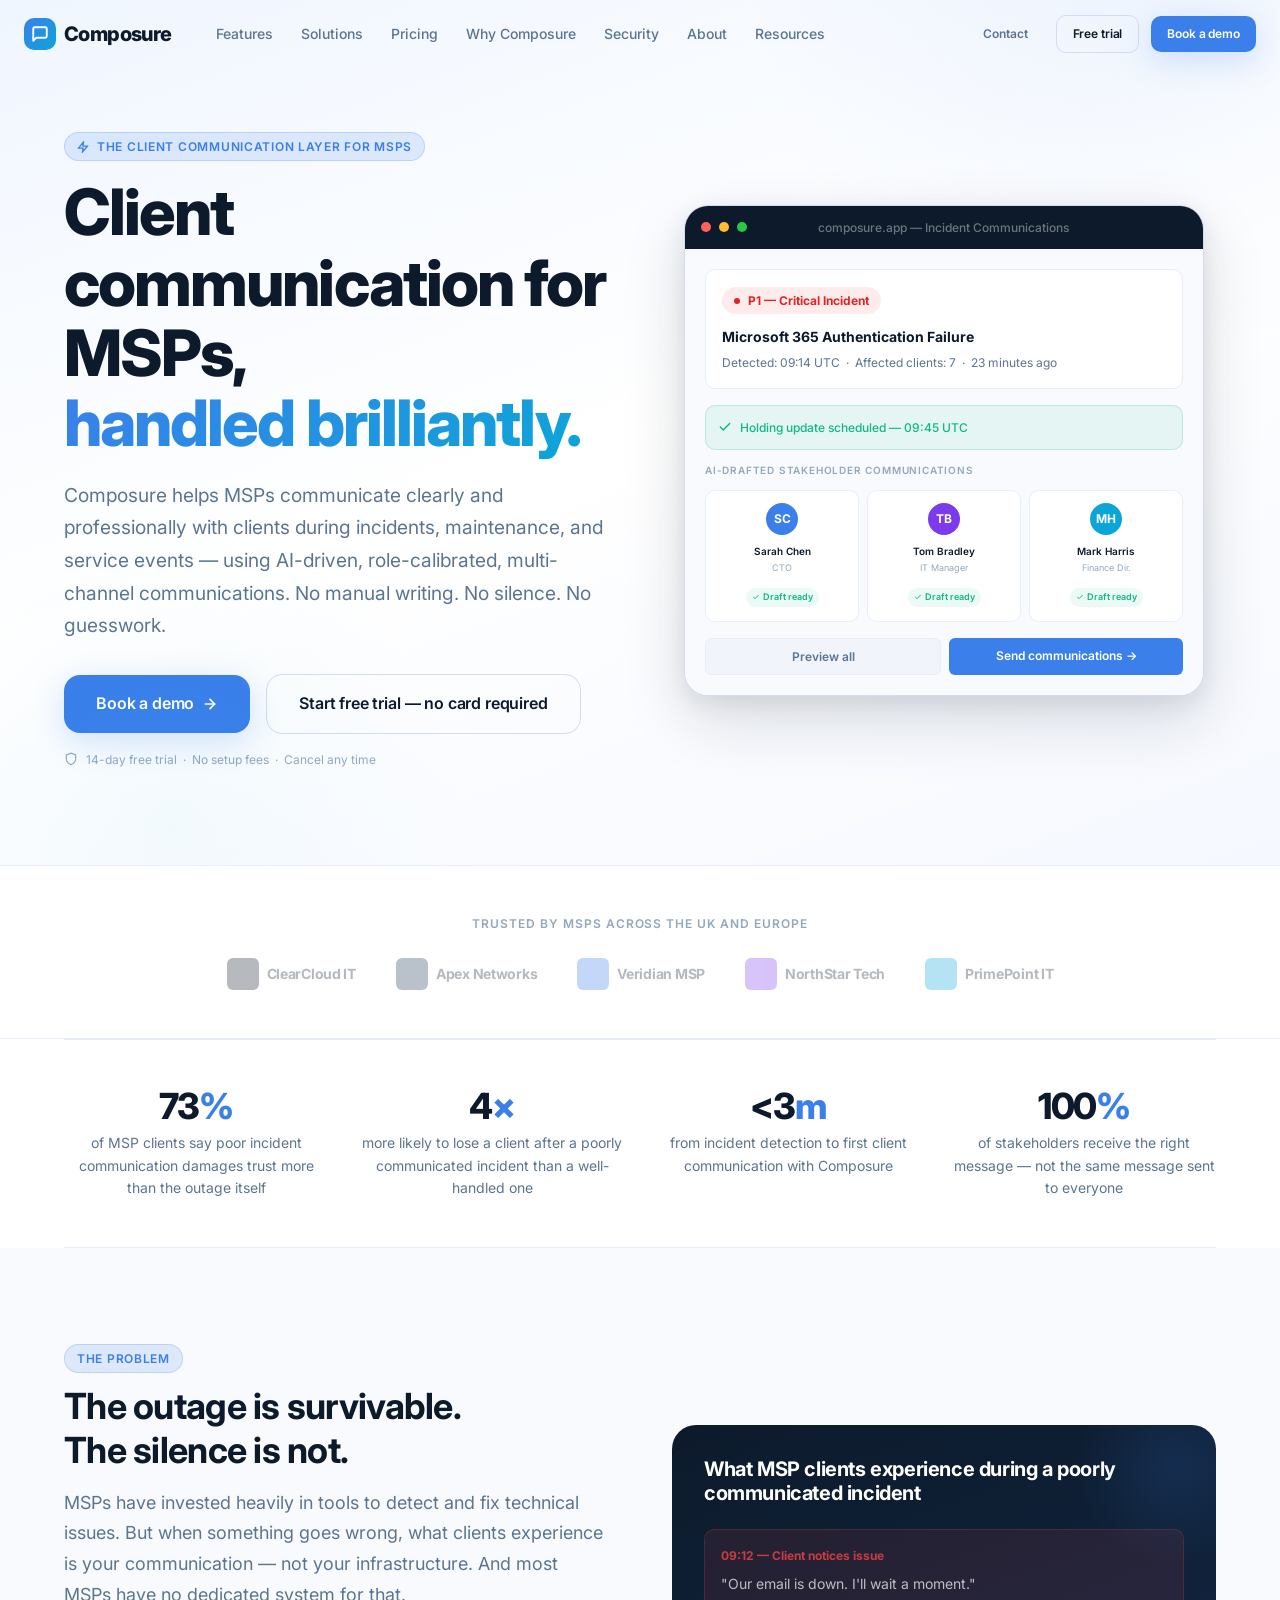
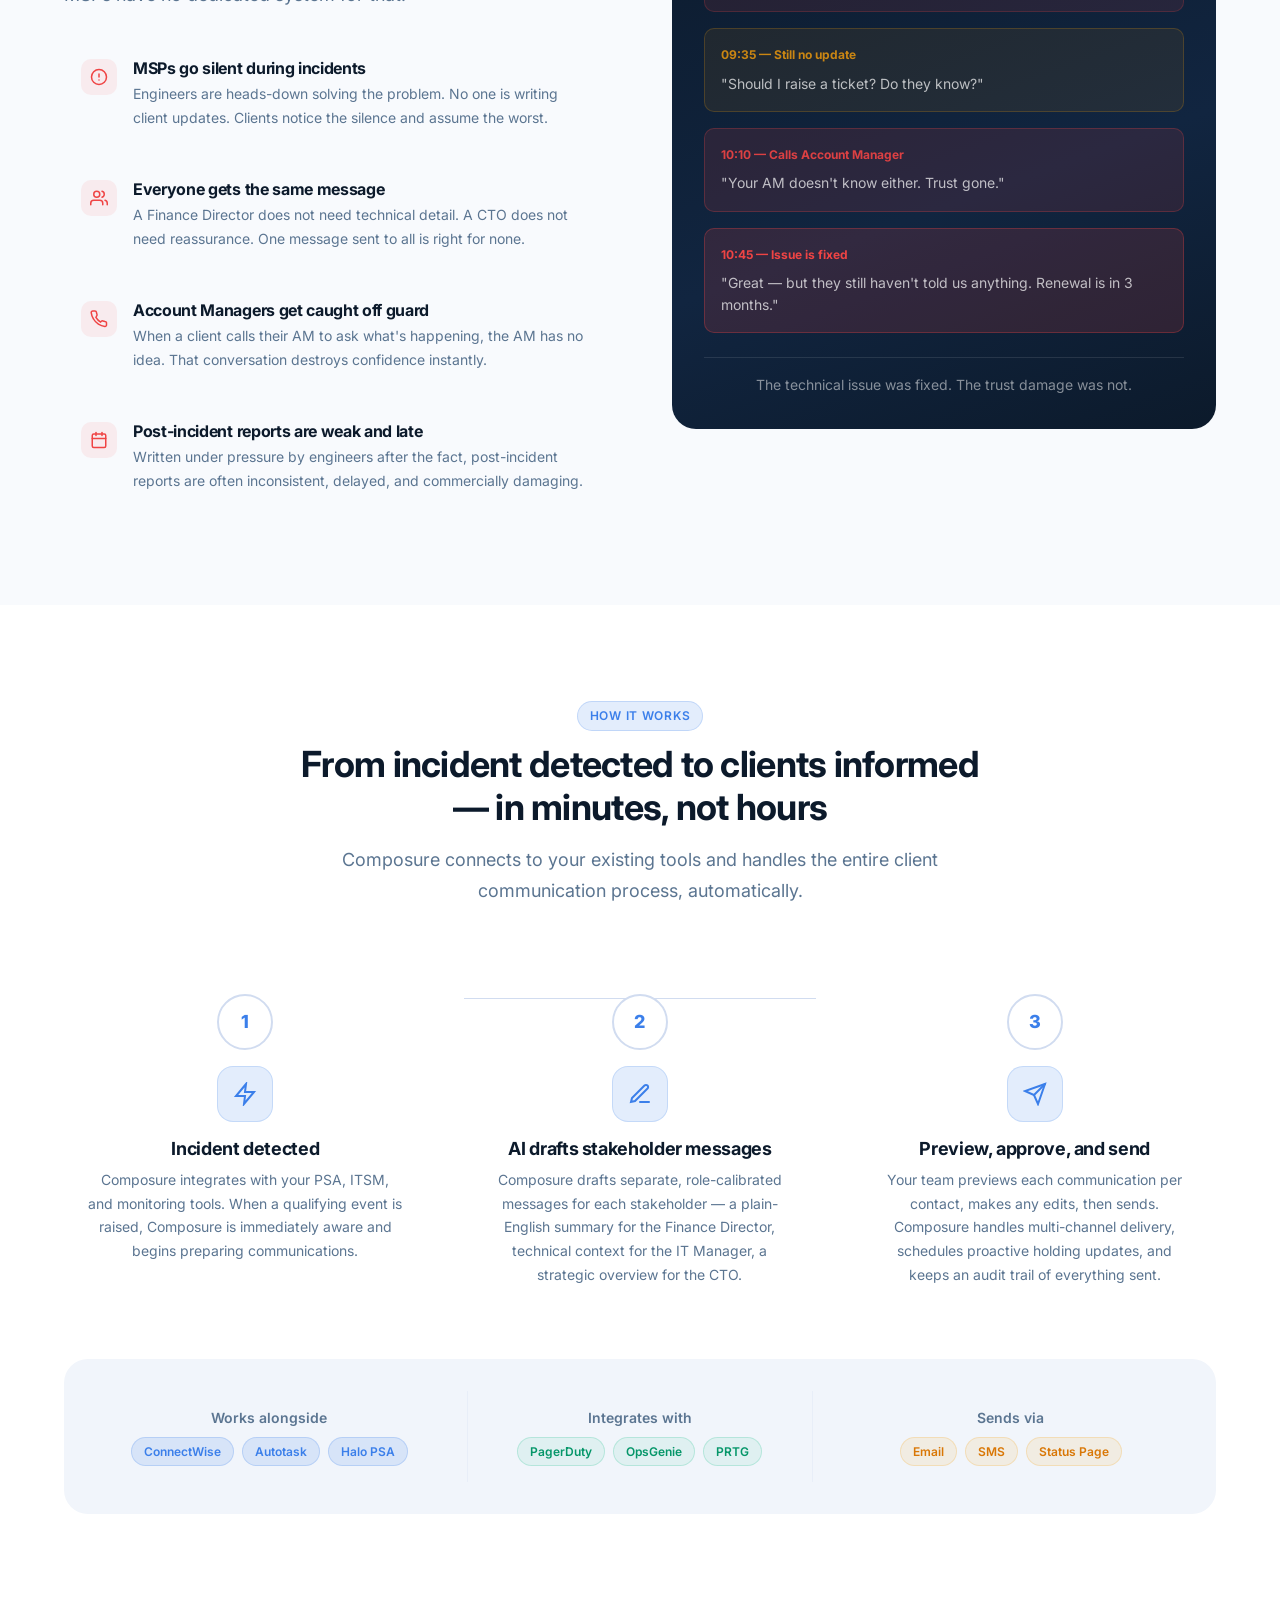
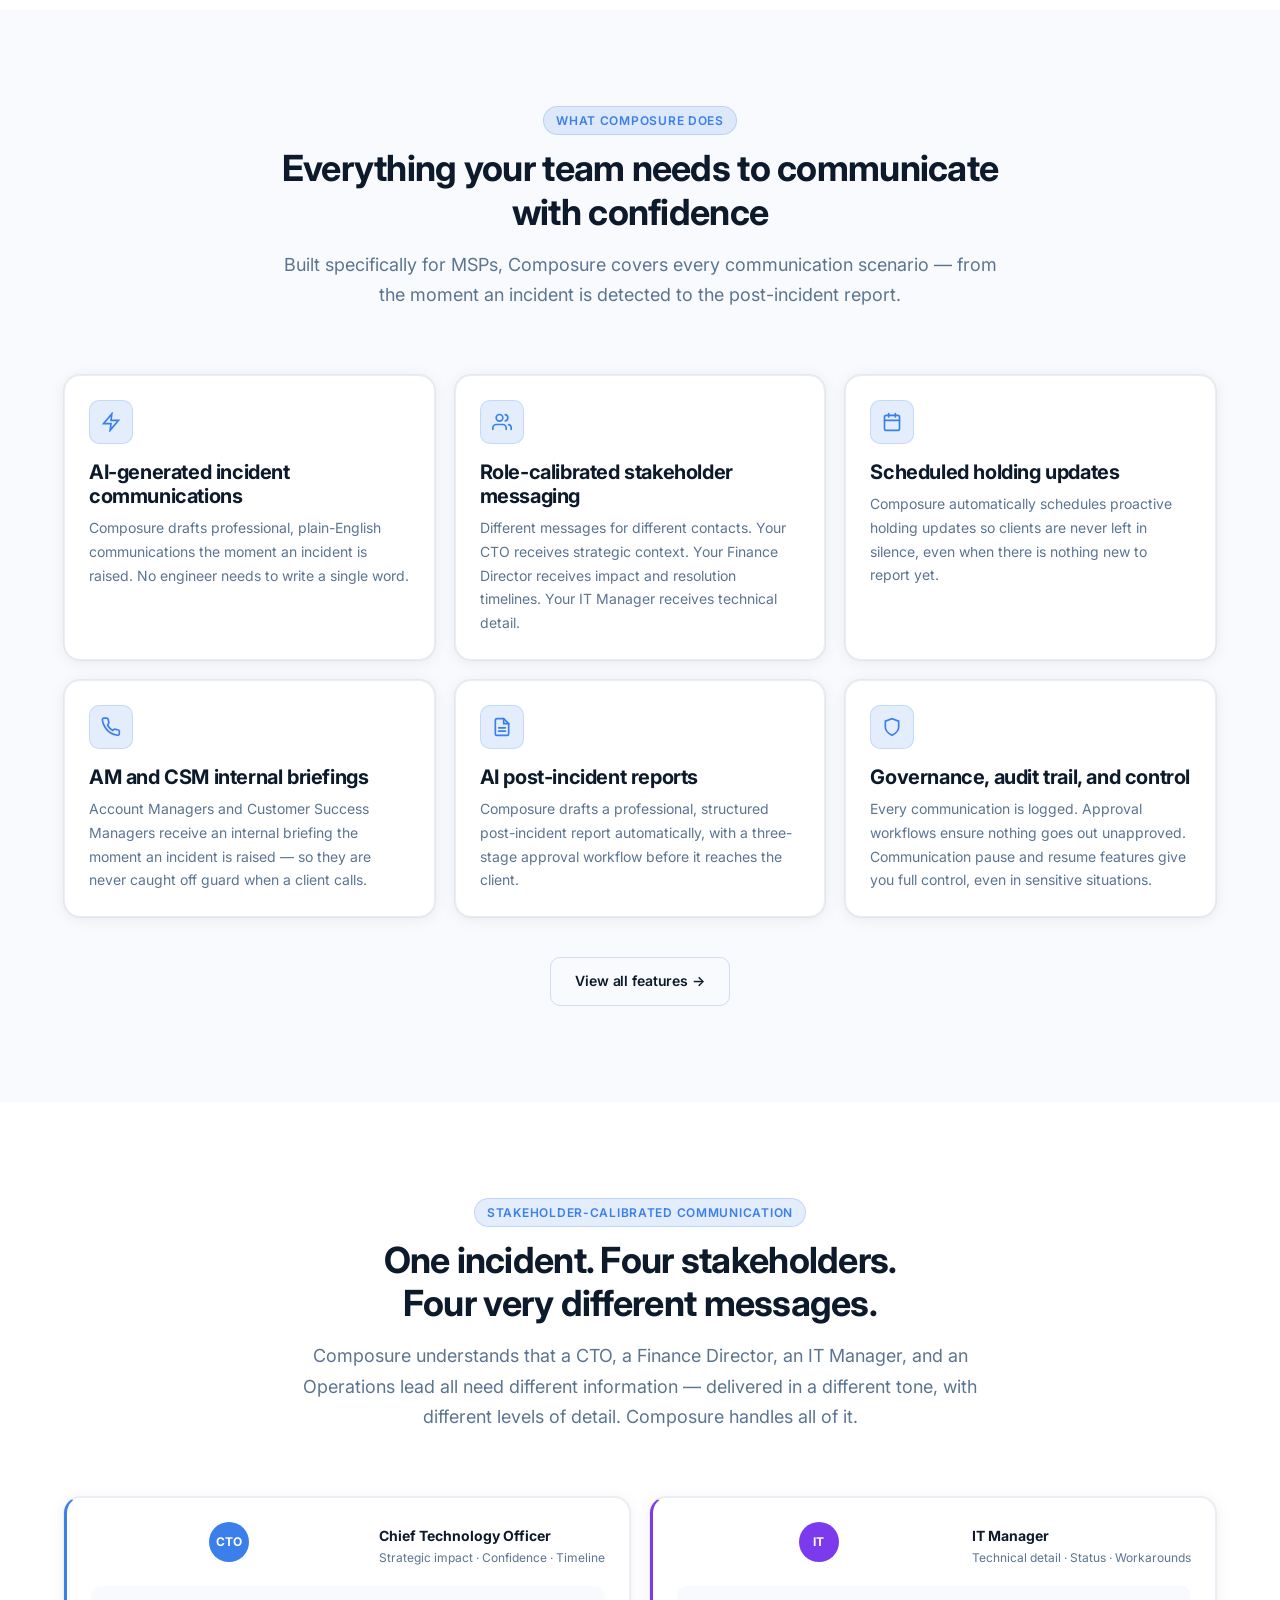
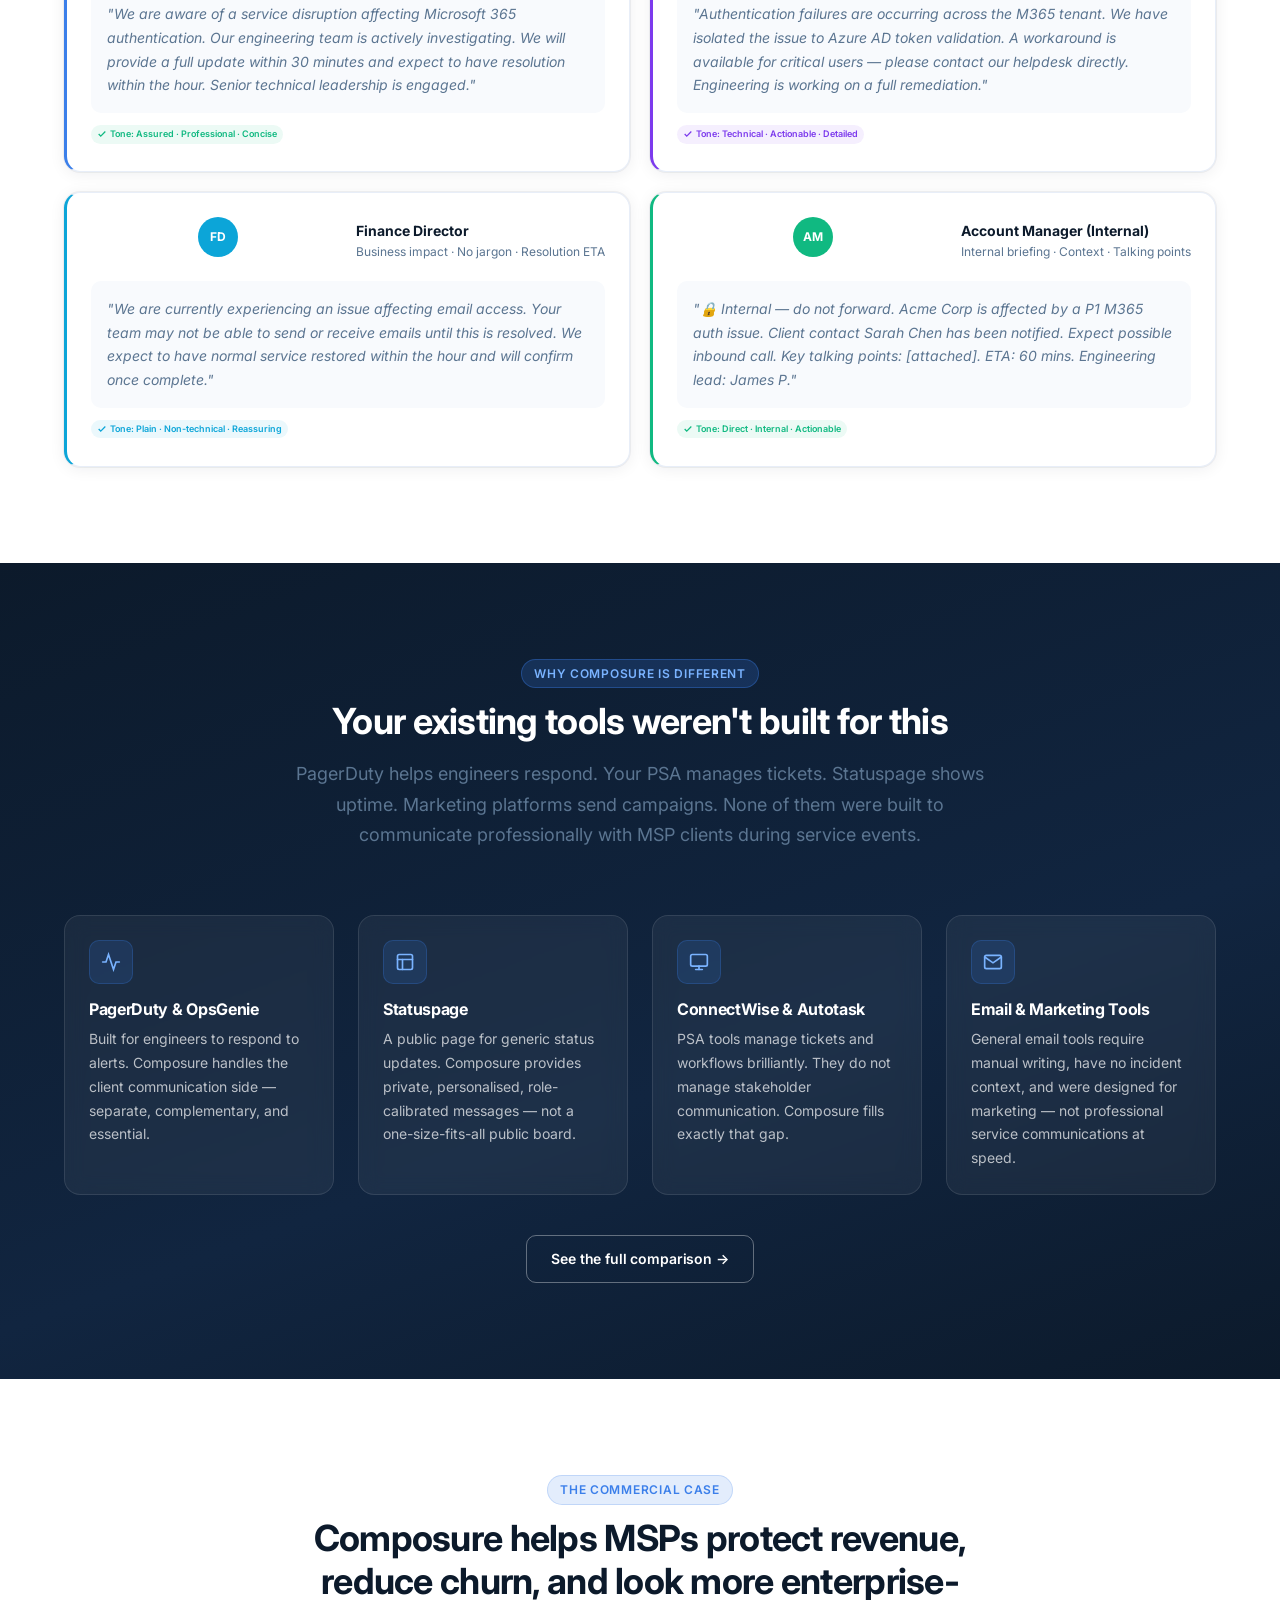
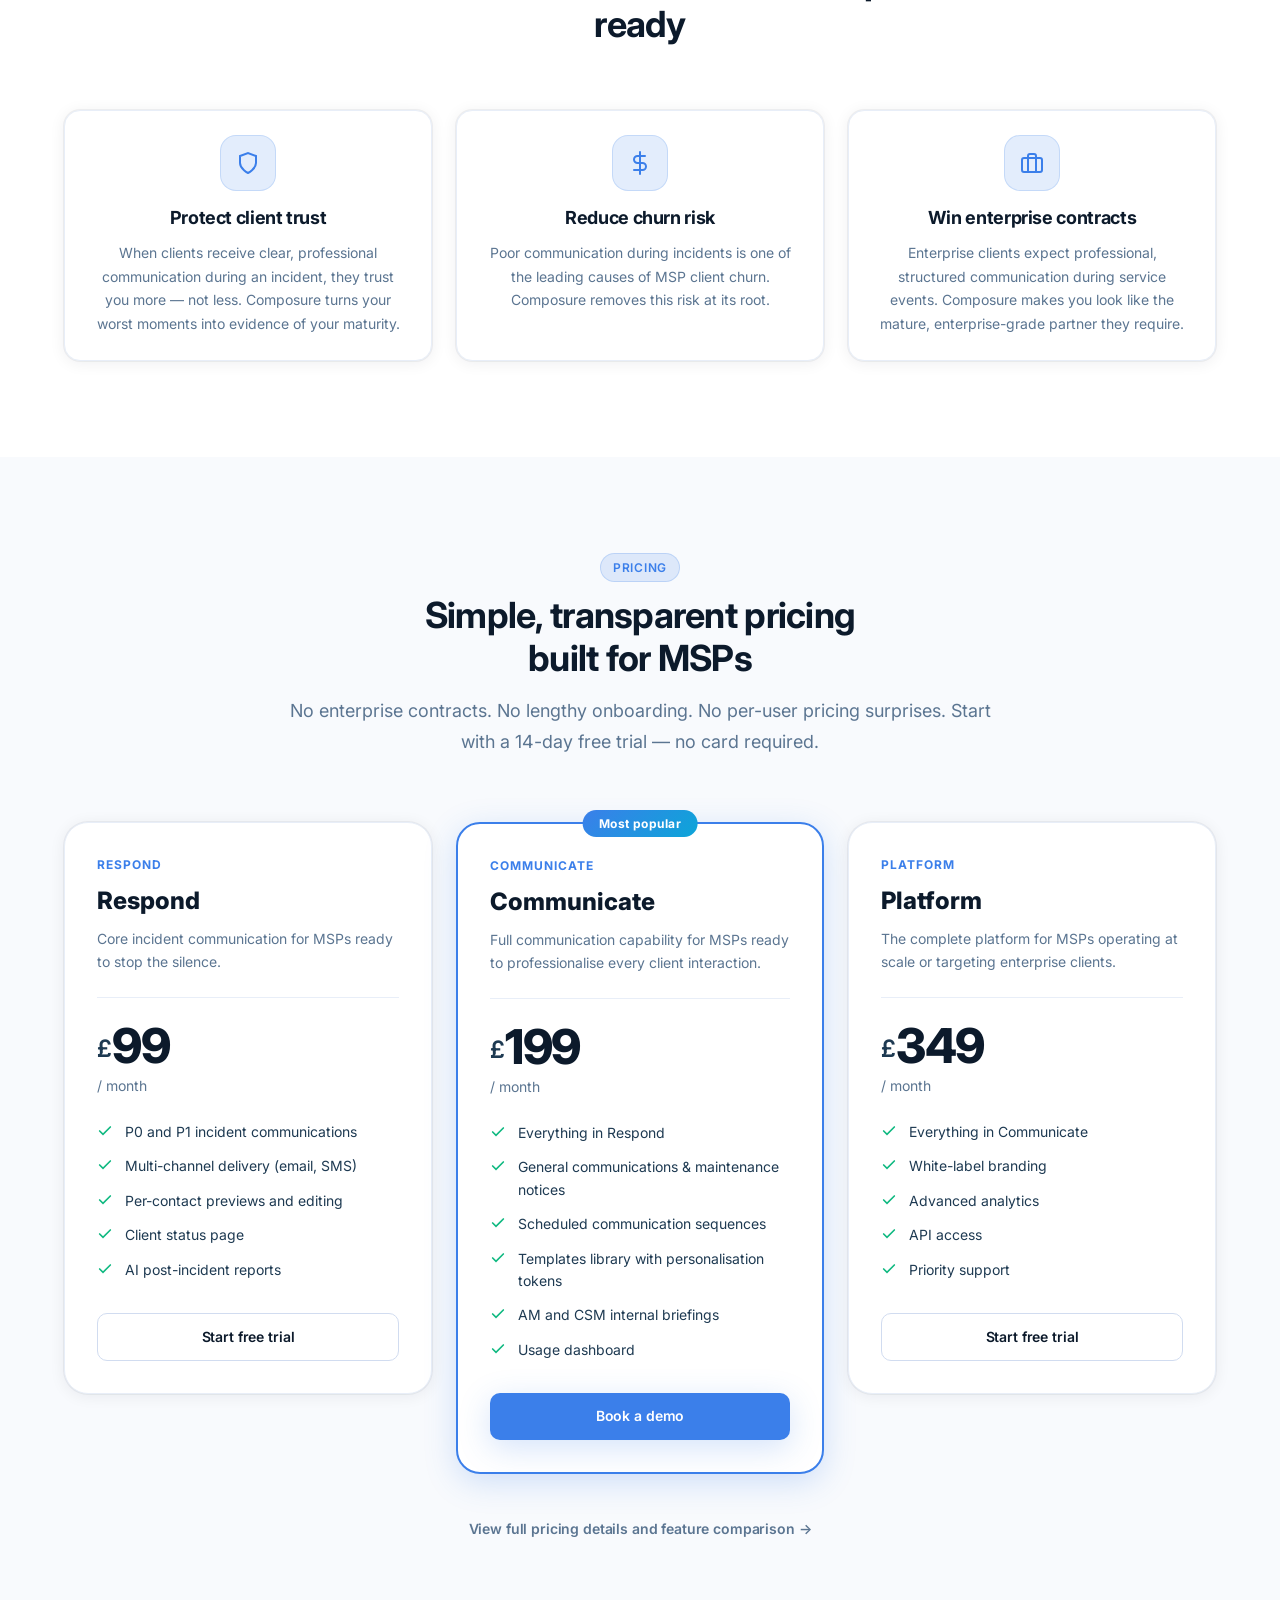
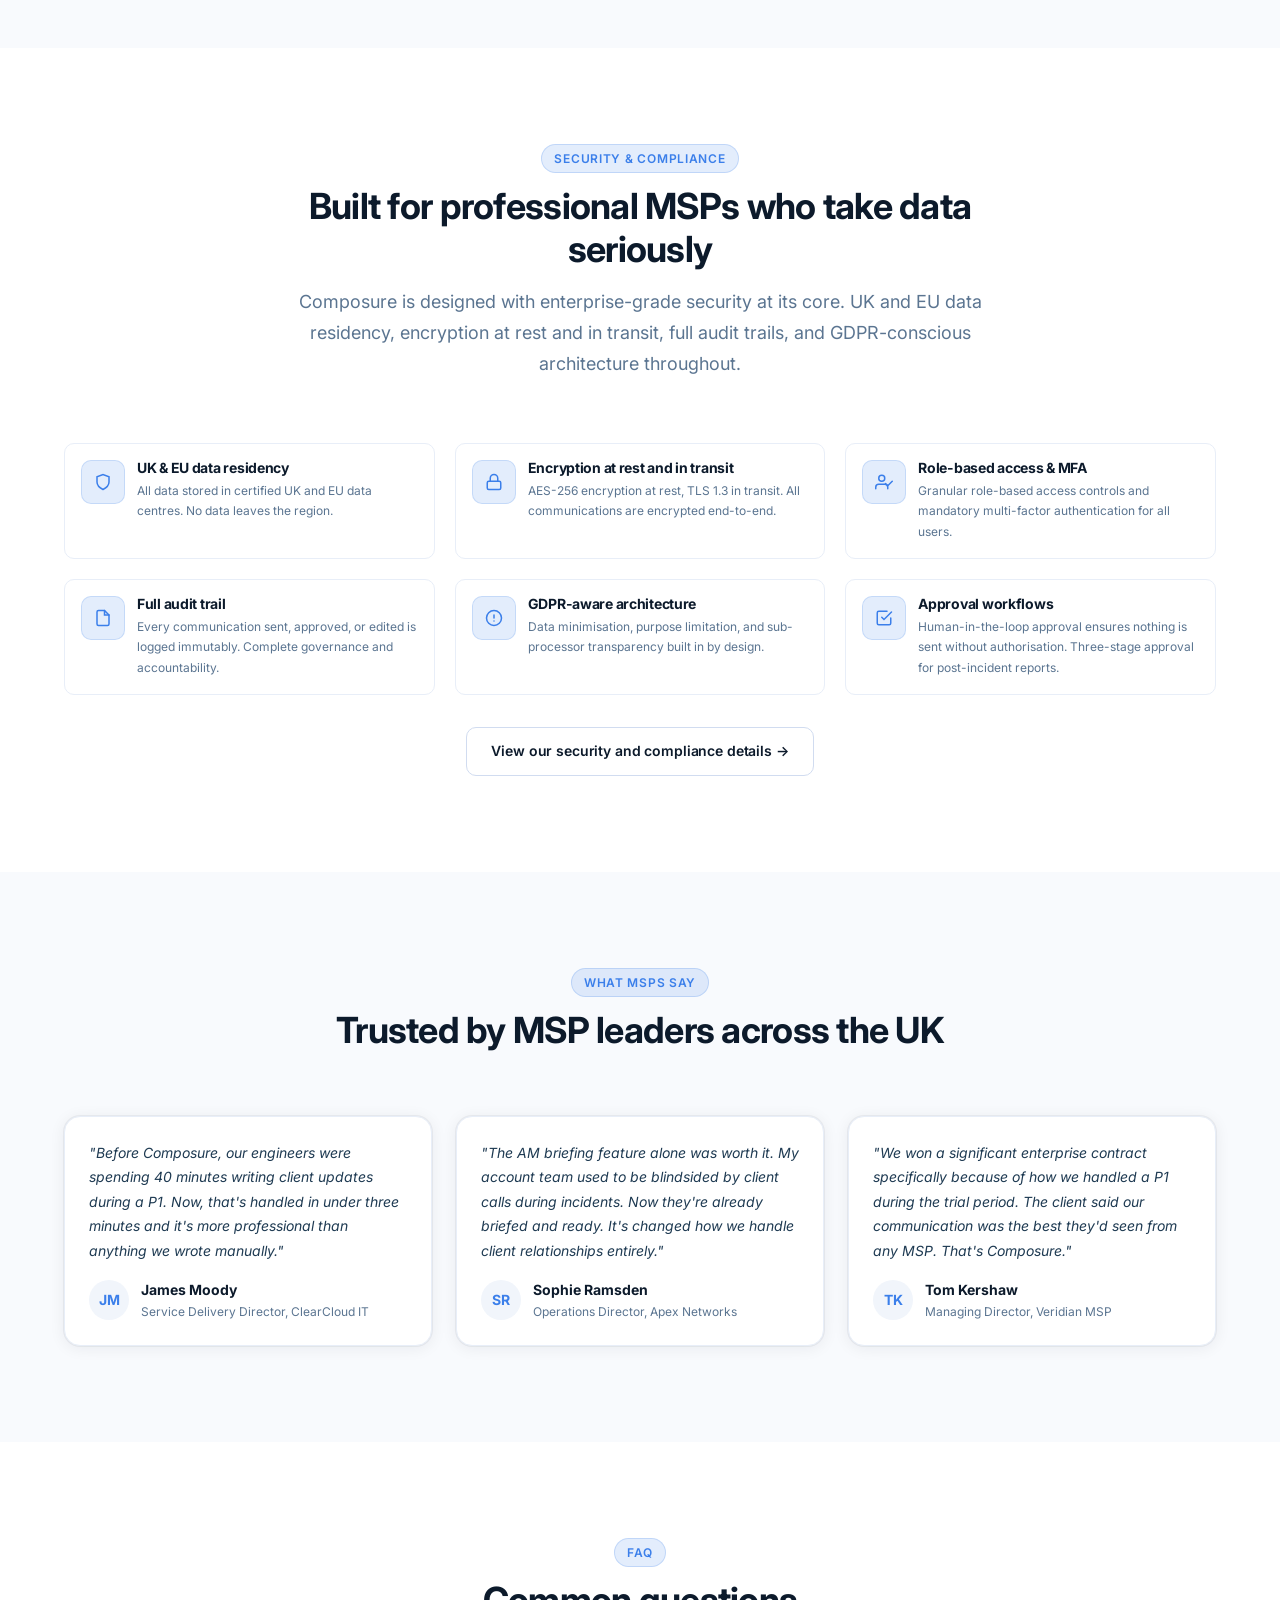
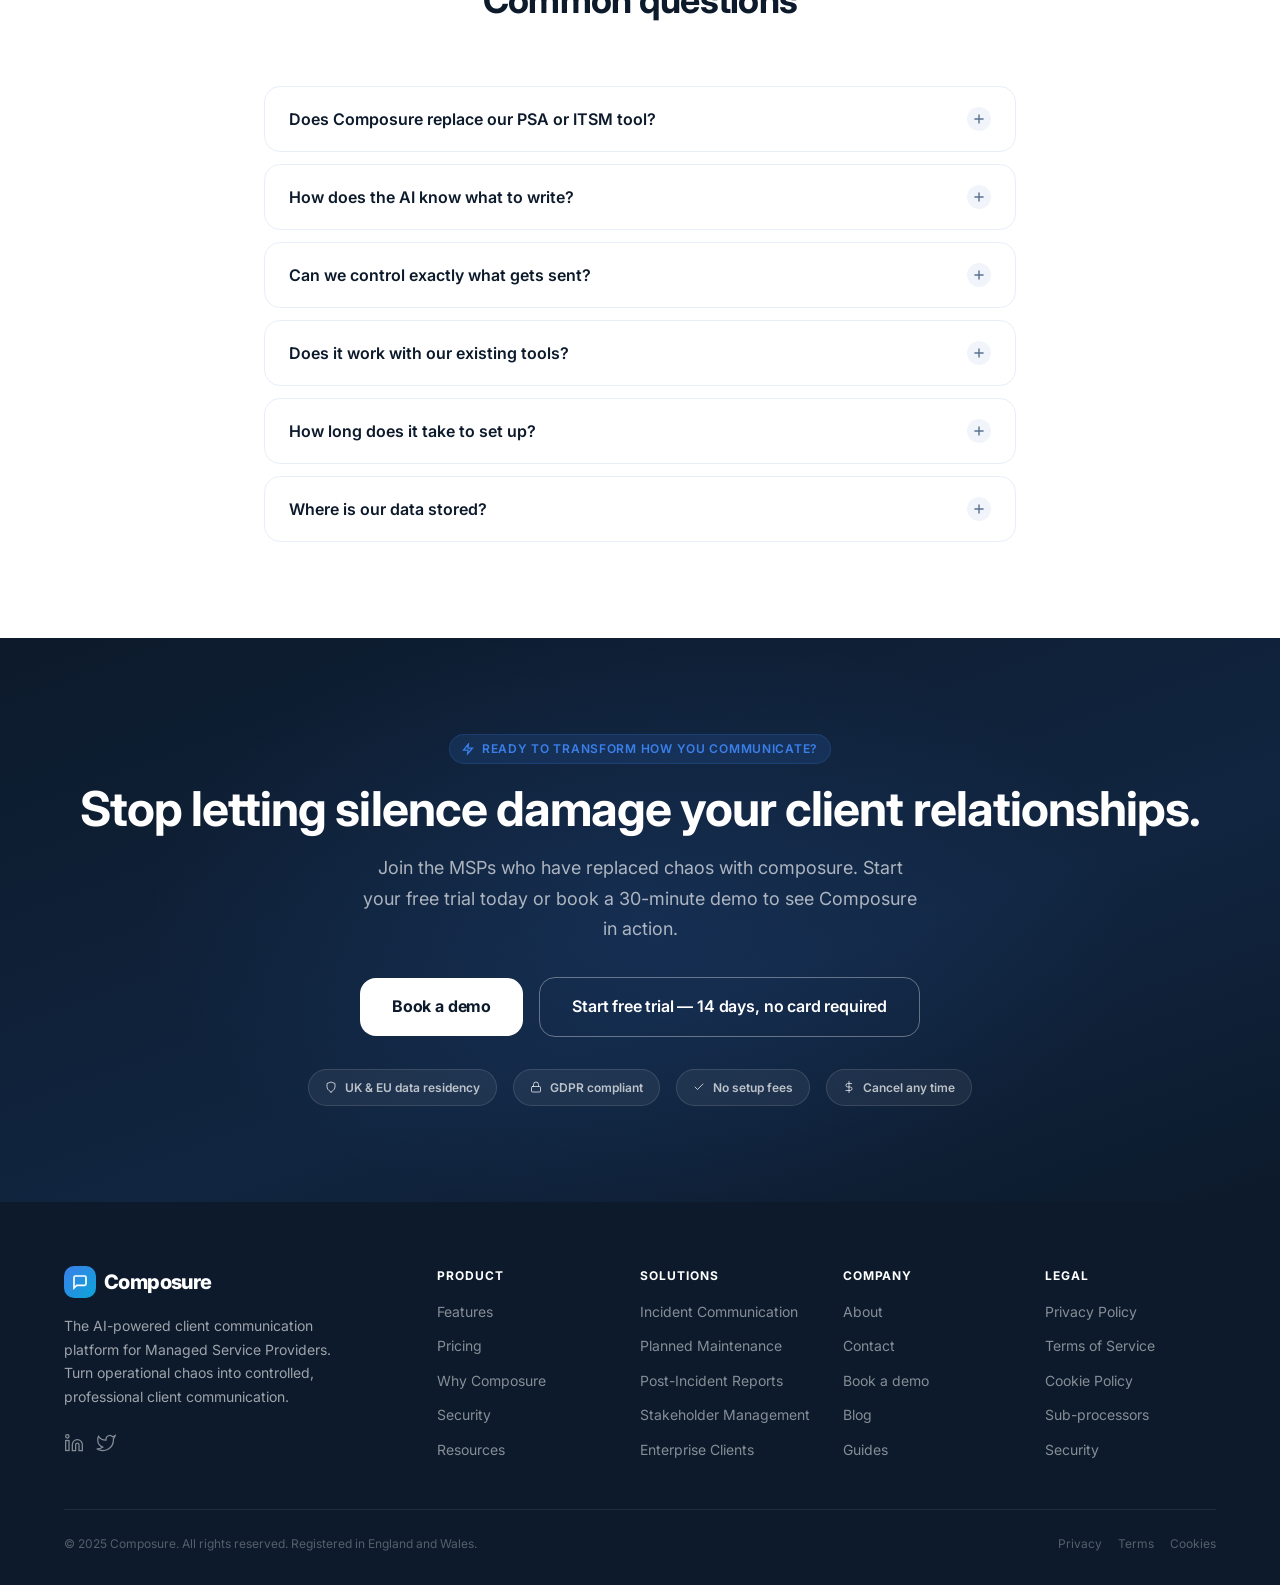
==== index.html @ 86de08e7 "Initial build: Composure marketing website Full 9-page SaaS marketing website for Composure — AI-pow" ====
<!DOCTYPE html>
<html lang="en-GB">
<head>
  <meta charset="UTF-8">
  <meta name="viewport" content="width=device-width, initial-scale=1.0">
  <meta name="description" content="Composure is the AI-powered client communication platform built for MSPs. Communicate clearly and professionally with clients during incidents, outages, and service events — automatically.">
  <meta name="keywords" content="MSP client communication, managed service provider software, incident communication, MSP platform, AI communications">
  <meta property="og:title" content="Composure — Client Communication for MSPs, Handled Brilliantly">
  <meta property="og:description" content="The AI-powered communication layer for Managed Service Providers. Never let a client sit in silence during an incident again.">
  <meta property="og:type" content="website">
  <title>Composure — Client Communication for MSPs, Handled Brilliantly</title>
  <link rel="stylesheet" href="css/styles.css">
  <link rel="preconnect" href="https://fonts.googleapis.com">
  <link rel="preconnect" href="https://fonts.gstatic.com" crossorigin>
</head>
<body>

<!-- ══════════════════════════════════════════════════════════
     NAVIGATION
══════════════════════════════════════════════════════════ -->
<nav class="nav" role="navigation" aria-label="Main navigation">
  <div class="nav-inner">
    <a href="index.html" class="nav-logo">
      <div class="nav-logo-mark">
        <svg width="18" height="18" viewBox="0 0 24 24" fill="none" stroke="white" stroke-width="2.5" stroke-linecap="round" stroke-linejoin="round">
          <path d="M21 15a2 2 0 0 1-2 2H7l-4 4V5a2 2 0 0 1 2-2h14a2 2 0 0 1 2 2z"/>
        </svg>
      </div>
      Composure
    </a>

    <div class="nav-links">
      <a href="features.html" class="nav-link">Features</a>
      <a href="solutions.html" class="nav-link">Solutions</a>
      <a href="pricing.html" class="nav-link">Pricing</a>
      <a href="comparison.html" class="nav-link">Why Composure</a>
      <a href="security.html" class="nav-link">Security</a>
      <a href="about.html" class="nav-link">About</a>
      <a href="resources.html" class="nav-link">Resources</a>
    </div>

    <div class="nav-actions">
      <a href="contact.html" class="btn btn-ghost btn-sm">Contact</a>
      <a href="contact.html#trial" class="btn btn-secondary btn-sm">Free trial</a>
      <a href="contact.html" class="btn btn-primary btn-sm">Book a demo</a>
    </div>

    <button class="nav-mobile-toggle" aria-label="Open menu">
      <svg width="22" height="22" viewBox="0 0 24 24" fill="none" stroke="currentColor" stroke-width="2" stroke-linecap="round">
        <line x1="3" y1="6" x2="21" y2="6"/><line x1="3" y1="12" x2="21" y2="12"/><line x1="3" y1="18" x2="21" y2="18"/>
      </svg>
    </button>
  </div>
</nav>

<!-- Mobile Nav -->
<div class="mobile-nav-overlay"></div>
<div class="mobile-nav">
  <div class="mobile-nav-header">
    <a href="index.html" class="nav-logo" style="font-size:1.1rem;">
      <div class="nav-logo-mark" style="width:28px;height:28px;">
        <svg width="14" height="14" viewBox="0 0 24 24" fill="none" stroke="white" stroke-width="2.5" stroke-linecap="round"><path d="M21 15a2 2 0 0 1-2 2H7l-4 4V5a2 2 0 0 1 2-2h14a2 2 0 0 1 2 2z"/></svg>
      </div>
      Composure
    </a>
    <button class="mobile-nav-close btn btn-ghost" style="padding:8px;">
      <svg width="20" height="20" viewBox="0 0 24 24" fill="none" stroke="currentColor" stroke-width="2" stroke-linecap="round"><line x1="18" y1="6" x2="6" y2="18"/><line x1="6" y1="6" x2="18" y2="18"/></svg>
    </button>
  </div>
  <div class="mobile-nav-links">
    <a href="features.html" class="mobile-nav-link">Features</a>
    <a href="solutions.html" class="mobile-nav-link">Solutions</a>
    <a href="pricing.html" class="mobile-nav-link">Pricing</a>
    <a href="comparison.html" class="mobile-nav-link">Why Composure</a>
    <a href="security.html" class="mobile-nav-link">Security</a>
    <a href="about.html" class="mobile-nav-link">About</a>
    <a href="resources.html" class="mobile-nav-link">Resources</a>
    <a href="contact.html" class="mobile-nav-link">Contact</a>
  </div>
  <div class="mobile-nav-actions">
    <a href="contact.html" class="btn btn-primary" style="text-align:center;">Book a demo</a>
    <a href="contact.html#trial" class="btn btn-secondary" style="text-align:center;">Start free trial</a>
  </div>
</div>

<!-- ══════════════════════════════════════════════════════════
     HERO
══════════════════════════════════════════════════════════ -->
<section class="hero" aria-label="Hero">
  <div class="container">
    <div class="hero-layout">

      <div class="hero-content fade-up">
        <div class="eyebrow-tag">
          <svg width="12" height="12" viewBox="0 0 24 24" fill="none" stroke="currentColor" stroke-width="2.5" stroke-linecap="round"><polygon points="13 2 3 14 12 14 11 22 21 10 12 10 13 2"/></svg>
          The client communication layer for MSPs
        </div>
        <h1 class="hero-headline">Client communication for MSPs,<br><span class="text-gradient">handled brilliantly.</span></h1>
        <p class="hero-sub">Composure helps MSPs communicate clearly and professionally with clients during incidents, maintenance, and service events — using AI-driven, role-calibrated, multi-channel communications. No manual writing. No silence. No guesswork.</p>
        <div class="hero-ctas">
          <a href="contact.html" class="btn btn-primary btn-lg">
            Book a demo
            <svg width="16" height="16" viewBox="0 0 24 24" fill="none" stroke="currentColor" stroke-width="2.5" stroke-linecap="round" stroke-linejoin="round"><line x1="5" y1="12" x2="19" y2="12"/><polyline points="12 5 19 12 12 19"/></svg>
          </a>
          <a href="contact.html#trial" class="btn btn-secondary btn-lg">Start free trial — no card required</a>
        </div>
        <div class="hero-note">
          <svg width="14" height="14" viewBox="0 0 24 24" fill="none" stroke="currentColor" stroke-width="2" stroke-linecap="round"><path d="M12 22s8-4 8-10V5l-8-3-8 3v7c0 6 8 10 8 10z"/></svg>
          14-day free trial &nbsp;·&nbsp; No setup fees &nbsp;·&nbsp; Cancel any time
        </div>
      </div>

      <!-- Product Mockup -->
      <div class="hero-visual fade-in stagger-2">
        <div class="product-mockup" style="transition: transform 0.3s ease;">
          <div class="mockup-titlebar">
            <div class="mockup-dots">
              <div class="mockup-dot"></div>
              <div class="mockup-dot"></div>
              <div class="mockup-dot"></div>
            </div>
            <span class="mockup-title">composure.app — Incident Communications</span>
            <div style="width:48px;"></div>
          </div>
          <div class="mockup-body">
            <div class="mockup-incident-header">
              <div class="incident-severity">
                <div class="incident-severity-dot"></div>
                P1 — Critical Incident
              </div>
              <div class="incident-title">Microsoft 365 Authentication Failure</div>
              <div class="incident-meta">Detected: 09:14 UTC &nbsp;·&nbsp; Affected clients: 7 &nbsp;·&nbsp; 23 minutes ago</div>
            </div>

            <div class="mockup-scheduling">
              <svg width="14" height="14" viewBox="0 0 24 24" fill="none" stroke="currentColor" stroke-width="2.5" stroke-linecap="round" style="color:#10B981;flex-shrink:0;">
                <polyline points="20 6 9 17 4 12"/>
              </svg>
              <span>Holding update scheduled — 09:45 UTC</span>
            </div>

            <div class="mockup-label">AI-drafted stakeholder communications</div>
            <div class="mockup-contacts">
              <div class="contact-card">
                <div class="contact-avatar" style="background: #3B7FEA;">SC</div>
                <div class="contact-name">Sarah Chen</div>
                <div class="contact-role">CTO</div>
                <div class="contact-status">
                  <svg width="8" height="8" viewBox="0 0 24 24" fill="none" stroke="currentColor" stroke-width="3"><polyline points="20 6 9 17 4 12"/></svg>
                  Draft ready
                </div>
              </div>
              <div class="contact-card">
                <div class="contact-avatar" style="background: #7C3AED;">TB</div>
                <div class="contact-name">Tom Bradley</div>
                <div class="contact-role">IT Manager</div>
                <div class="contact-status">
                  <svg width="8" height="8" viewBox="0 0 24 24" fill="none" stroke="currentColor" stroke-width="3"><polyline points="20 6 9 17 4 12"/></svg>
                  Draft ready
                </div>
              </div>
              <div class="contact-card">
                <div class="contact-avatar" style="background: #0CA5D8;">MH</div>
                <div class="contact-name">Mark Harris</div>
                <div class="contact-role">Finance Dir.</div>
                <div class="contact-status">
                  <svg width="8" height="8" viewBox="0 0 24 24" fill="none" stroke="currentColor" stroke-width="3"><polyline points="20 6 9 17 4 12"/></svg>
                  Draft ready
                </div>
              </div>
            </div>
            <div class="mockup-actions">
              <div class="mockup-btn mockup-btn-secondary">Preview all</div>
              <div class="mockup-btn mockup-btn-primary">Send communications →</div>
            </div>
          </div>
        </div>
      </div>

    </div>
  </div>
</section>

<!-- ══════════════════════════════════════════════════════════
     TRUST STRIP
══════════════════════════════════════════════════════════ -->
<div class="trust-strip">
  <div class="container">
    <p class="trust-label">Trusted by MSPs across the UK and Europe</p>
    <div class="trust-logos">
      <!-- Placeholder logo marks — replace with actual client logos -->
      <div style="display:flex;align-items:center;gap:8px;opacity:0.3;">
        <div style="width:32px;height:32px;background:var(--navy);border-radius:6px;"></div>
        <span style="font-size:14px;font-weight:700;color:var(--navy);letter-spacing:-0.02em;">ClearCloud IT</span>
      </div>
      <div style="display:flex;align-items:center;gap:8px;opacity:0.3;">
        <div style="width:32px;height:32px;background:var(--navy-light);border-radius:6px;"></div>
        <span style="font-size:14px;font-weight:700;color:var(--navy);letter-spacing:-0.02em;">Apex Networks</span>
      </div>
      <div style="display:flex;align-items:center;gap:8px;opacity:0.3;">
        <div style="width:32px;height:32px;background:var(--accent);border-radius:6px;"></div>
        <span style="font-size:14px;font-weight:700;color:var(--navy);letter-spacing:-0.02em;">Veridian MSP</span>
      </div>
      <div style="display:flex;align-items:center;gap:8px;opacity:0.3;">
        <div style="width:32px;height:32px;background:#7C3AED;border-radius:6px;"></div>
        <span style="font-size:14px;font-weight:700;color:var(--navy);letter-spacing:-0.02em;">NorthStar Tech</span>
      </div>
      <div style="display:flex;align-items:center;gap:8px;opacity:0.3;">
        <div style="width:32px;height:32px;background:#0CA5D8;border-radius:6px;"></div>
        <span style="font-size:14px;font-weight:700;color:var(--navy);letter-spacing:-0.02em;">PrimePoint IT</span>
      </div>
    </div>
  </div>
</div>

<!-- ══════════════════════════════════════════════════════════
     STATS ROW
══════════════════════════════════════════════════════════ -->
<div class="container">
  <div class="stats-row fade-up">
    <div class="stat-item">
      <div class="stat-number">73<span>%</span></div>
      <div class="stat-label">of MSP clients say poor incident communication damages trust more than the outage itself</div>
    </div>
    <div class="stat-item">
      <div class="stat-number">4<span>×</span></div>
      <div class="stat-label">more likely to lose a client after a poorly communicated incident than a well-handled one</div>
    </div>
    <div class="stat-item">
      <div class="stat-number">&lt;3<span>m</span></div>
      <div class="stat-label">from incident detection to first client communication with Composure</div>
    </div>
    <div class="stat-item">
      <div class="stat-number">100<span>%</span></div>
      <div class="stat-label">of stakeholders receive the right message — not the same message sent to everyone</div>
    </div>
  </div>
</div>

<!-- ══════════════════════════════════════════════════════════
     THE PROBLEM
══════════════════════════════════════════════════════════ -->
<section class="section section-alt" aria-labelledby="problem-heading">
  <div class="container">
    <div class="problem-grid">

      <div>
        <div class="section-header" style="text-align:left;margin-bottom:var(--sp-8);">
          <div class="eyebrow-tag fade-up">The problem</div>
          <h2 class="fade-up stagger-1">The outage is survivable.<br>The silence is not.</h2>
          <p class="fade-up stagger-2">MSPs have invested heavily in tools to detect and fix technical issues. But when something goes wrong, what clients experience is your communication — not your infrastructure. And most MSPs have no dedicated system for that.</p>
        </div>

        <div class="problem-points">
          <div class="problem-point fade-up stagger-1">
            <div class="problem-icon">
              <svg width="18" height="18" viewBox="0 0 24 24" fill="none" stroke="currentColor" stroke-width="2" stroke-linecap="round"><circle cx="12" cy="12" r="10"/><line x1="12" y1="8" x2="12" y2="12"/><line x1="12" y1="16" x2="12.01" y2="16"/></svg>
            </div>
            <div>
              <h4 style="font-size:var(--text-base);margin-bottom:var(--sp-1);">MSPs go silent during incidents</h4>
              <p style="font-size:var(--text-sm);color:var(--text-muted);">Engineers are heads-down solving the problem. No one is writing client updates. Clients notice the silence and assume the worst.</p>
            </div>
          </div>

          <div class="problem-point fade-up stagger-2">
            <div class="problem-icon">
              <svg width="18" height="18" viewBox="0 0 24 24" fill="none" stroke="currentColor" stroke-width="2" stroke-linecap="round"><path d="M17 21v-2a4 4 0 0 0-4-4H5a4 4 0 0 0-4 4v2"/><circle cx="9" cy="7" r="4"/><path d="M23 21v-2a4 4 0 0 0-3-3.87"/><path d="M16 3.13a4 4 0 0 1 0 7.75"/></svg>
            </div>
            <div>
              <h4 style="font-size:var(--text-base);margin-bottom:var(--sp-1);">Everyone gets the same message</h4>
              <p style="font-size:var(--text-sm);color:var(--text-muted);">A Finance Director does not need technical detail. A CTO does not need reassurance. One message sent to all is right for none.</p>
            </div>
          </div>

          <div class="problem-point fade-up stagger-3">
            <div class="problem-icon">
              <svg width="18" height="18" viewBox="0 0 24 24" fill="none" stroke="currentColor" stroke-width="2" stroke-linecap="round"><path d="M22 16.92v3a2 2 0 0 1-2.18 2 19.79 19.79 0 0 1-8.63-3.07A19.5 19.5 0 0 1 4.69 12 19.79 19.79 0 0 1 1.61 3.44a2 2 0 0 1 1.99-2.18h3a2 2 0 0 1 2 1.72 12.84 12.84 0 0 0 .7 2.81 2 2 0 0 1-.45 2.11L7.91 9.91a16 16 0 0 0 6.18 6.18l1.02-1.02a2 2 0 0 1 2.11-.45 12.84 12.84 0 0 0 2.81.7A2 2 0 0 1 22 16.92z"/></svg>
            </div>
            <div>
              <h4 style="font-size:var(--text-base);margin-bottom:var(--sp-1);">Account Managers get caught off guard</h4>
              <p style="font-size:var(--text-sm);color:var(--text-muted);">When a client calls their AM to ask what's happening, the AM has no idea. That conversation destroys confidence instantly.</p>
            </div>
          </div>

          <div class="problem-point fade-up stagger-4">
            <div class="problem-icon">
              <svg width="18" height="18" viewBox="0 0 24 24" fill="none" stroke="currentColor" stroke-width="2" stroke-linecap="round"><rect x="3" y="4" width="18" height="18" rx="2" ry="2"/><line x1="16" y1="2" x2="16" y2="6"/><line x1="8" y1="2" x2="8" y2="6"/><line x1="3" y1="10" x2="21" y2="10"/></svg>
            </div>
            <div>
              <h4 style="font-size:var(--text-base);margin-bottom:var(--sp-1);">Post-incident reports are weak and late</h4>
              <p style="font-size:var(--text-sm);color:var(--text-muted);">Written under pressure by engineers after the fact, post-incident reports are often inconsistent, delayed, and commercially damaging.</p>
            </div>
          </div>
        </div>
      </div>

      <!-- Visual contrast block -->
      <div class="fade-in stagger-2">
        <div style="background:var(--grad-dark);border-radius:var(--radius-xl);padding:var(--sp-8);position:relative;overflow:hidden;">
          <div style="position:absolute;top:-60px;right:-60px;width:200px;height:200px;background:radial-gradient(circle,rgba(59,127,234,0.15),transparent 70%);pointer-events:none;"></div>

          <h3 style="color:var(--white);font-size:var(--text-xl);margin-bottom:var(--sp-6);">What MSP clients experience during a poorly communicated incident</h3>

          <div style="display:flex;flex-direction:column;gap:var(--sp-4);">
            <div style="background:rgba(239,68,68,0.1);border:1px solid rgba(239,68,68,0.2);border-radius:var(--radius);padding:var(--sp-4);">
              <div style="font-size:var(--text-xs);color:rgba(239,68,68,0.8);font-weight:700;margin-bottom:var(--sp-2);">09:12 — Client notices issue</div>
              <div style="font-size:var(--text-sm);color:rgba(255,255,255,0.7);">"Our email is down. I'll wait a moment."</div>
            </div>
            <div style="background:rgba(245,158,11,0.08);border:1px solid rgba(245,158,11,0.2);border-radius:var(--radius);padding:var(--sp-4);">
              <div style="font-size:var(--text-xs);color:rgba(245,158,11,0.8);font-weight:700;margin-bottom:var(--sp-2);">09:35 — Still no update</div>
              <div style="font-size:var(--text-sm);color:rgba(255,255,255,0.7);">"Should I raise a ticket? Do they know?"</div>
            </div>
            <div style="background:rgba(239,68,68,0.12);border:1px solid rgba(239,68,68,0.25);border-radius:var(--radius);padding:var(--sp-4);">
              <div style="font-size:var(--text-xs);color:rgba(239,68,68,0.9);font-weight:700;margin-bottom:var(--sp-2);">10:10 — Calls Account Manager</div>
              <div style="font-size:var(--text-sm);color:rgba(255,255,255,0.7);">"Your AM doesn't know either. Trust gone."</div>
            </div>
            <div style="background:rgba(239,68,68,0.15);border:1px solid rgba(239,68,68,0.3);border-radius:var(--radius);padding:var(--sp-4);">
              <div style="font-size:var(--text-xs);color:rgba(239,68,68,1);font-weight:700;margin-bottom:var(--sp-2);">10:45 — Issue is fixed</div>
              <div style="font-size:var(--text-sm);color:rgba(255,255,255,0.7);">"Great — but they still haven't told us anything. Renewal is in 3 months."</div>
            </div>
          </div>

          <div style="margin-top:var(--sp-6);padding-top:var(--sp-4);border-top:1px solid rgba(255,255,255,0.1);">
            <div style="font-size:var(--text-sm);color:rgba(255,255,255,0.5);text-align:center;">The technical issue was fixed. The trust damage was not.</div>
          </div>
        </div>
      </div>

    </div>
  </div>
</section>

<!-- ══════════════════════════════════════════════════════════
     HOW IT WORKS
══════════════════════════════════════════════════════════ -->
<section class="section" aria-labelledby="how-heading">
  <div class="container">
    <div class="section-header fade-up">
      <div class="eyebrow-tag">How it works</div>
      <h2 id="how-heading">From incident detected to clients informed — in minutes, not hours</h2>
      <p>Composure connects to your existing tools and handles the entire client communication process, automatically.</p>
    </div>

    <div class="steps">
      <div class="step fade-up stagger-1">
        <div class="step-number">1</div>
        <div class="feature-icon-lg" style="margin:0 auto var(--sp-4);">
          <svg width="24" height="24" viewBox="0 0 24 24" fill="none" stroke="currentColor" stroke-width="2" stroke-linecap="round"><polygon points="13 2 3 14 12 14 11 22 21 10 12 10 13 2"/></svg>
        </div>
        <h3>Incident detected</h3>
        <p>Composure integrates with your PSA, ITSM, and monitoring tools. When a qualifying event is raised, Composure is immediately aware and begins preparing communications.</p>
      </div>

      <div class="step fade-up stagger-2">
        <div class="step-number">2</div>
        <div class="feature-icon-lg" style="margin:0 auto var(--sp-4);">
          <svg width="24" height="24" viewBox="0 0 24 24" fill="none" stroke="currentColor" stroke-width="2" stroke-linecap="round"><path d="M12 20h9"/><path d="M16.5 3.5a2.121 2.121 0 0 1 3 3L7 19l-4 1 1-4L16.5 3.5z"/></svg>
        </div>
        <h3>AI drafts stakeholder messages</h3>
        <p>Composure drafts separate, role-calibrated messages for each stakeholder — a plain-English summary for the Finance Director, technical context for the IT Manager, a strategic overview for the CTO.</p>
      </div>

      <div class="step fade-up stagger-3">
        <div class="step-number">3</div>
        <div class="feature-icon-lg" style="margin:0 auto var(--sp-4);">
          <svg width="24" height="24" viewBox="0 0 24 24" fill="none" stroke="currentColor" stroke-width="2" stroke-linecap="round"><line x1="22" y1="2" x2="11" y2="13"/><polygon points="22 2 15 22 11 13 2 9 22 2"/></svg>
        </div>
        <h3>Preview, approve, and send</h3>
        <p>Your team previews each communication per contact, makes any edits, then sends. Composure handles multi-channel delivery, schedules proactive holding updates, and keeps an audit trail of everything sent.</p>
      </div>
    </div>

    <div style="margin-top:var(--sp-12);background:var(--surface);border-radius:var(--radius-xl);padding:var(--sp-8);display:grid;grid-template-columns:1fr 1fr 1fr;gap:var(--sp-6);" class="fade-up">
      <div style="text-align:center;padding:var(--sp-4);">
        <div style="font-size:var(--text-sm);font-weight:600;color:var(--text-muted);margin-bottom:var(--sp-2);">Works alongside</div>
        <div style="display:flex;flex-wrap:wrap;gap:var(--sp-2);justify-content:center;">
          <span class="badge badge-blue">ConnectWise</span>
          <span class="badge badge-blue">Autotask</span>
          <span class="badge badge-blue">Halo PSA</span>
        </div>
      </div>
      <div style="text-align:center;padding:var(--sp-4);border-left:1px solid var(--border-light);border-right:1px solid var(--border-light);">
        <div style="font-size:var(--text-sm);font-weight:600;color:var(--text-muted);margin-bottom:var(--sp-2);">Integrates with</div>
        <div style="display:flex;flex-wrap:wrap;gap:var(--sp-2);justify-content:center;">
          <span class="badge badge-green">PagerDuty</span>
          <span class="badge badge-green">OpsGenie</span>
          <span class="badge badge-green">PRTG</span>
        </div>
      </div>
      <div style="text-align:center;padding:var(--sp-4);">
        <div style="font-size:var(--text-sm);font-weight:600;color:var(--text-muted);margin-bottom:var(--sp-2);">Sends via</div>
        <div style="display:flex;flex-wrap:wrap;gap:var(--sp-2);justify-content:center;">
          <span class="badge badge-amber">Email</span>
          <span class="badge badge-amber">SMS</span>
          <span class="badge badge-amber">Status Page</span>
        </div>
      </div>
    </div>
  </div>
</section>

<!-- ══════════════════════════════════════════════════════════
     KEY FEATURES
══════════════════════════════════════════════════════════ -->
<section class="section section-alt" aria-labelledby="features-heading">
  <div class="container">
    <div class="section-header fade-up">
      <div class="eyebrow-tag">What Composure does</div>
      <h2 id="features-heading">Everything your team needs to communicate with confidence</h2>
      <p>Built specifically for MSPs, Composure covers every communication scenario — from the moment an incident is detected to the post-incident report.</p>
    </div>

    <div class="grid-3" style="gap:var(--sp-5);">
      <div class="feature-card fade-up stagger-1">
        <div class="feature-icon" style="margin-bottom:var(--sp-4);">
          <svg width="20" height="20" viewBox="0 0 24 24" fill="none" stroke="currentColor" stroke-width="2" stroke-linecap="round"><polygon points="13 2 3 14 12 14 11 22 21 10 12 10 13 2"/></svg>
        </div>
        <h4 style="margin-bottom:var(--sp-2);">AI-generated incident communications</h4>
        <p style="font-size:var(--text-sm);color:var(--text-muted);">Composure drafts professional, plain-English communications the moment an incident is raised. No engineer needs to write a single word.</p>
      </div>

      <div class="feature-card fade-up stagger-2">
        <div class="feature-icon" style="margin-bottom:var(--sp-4);">
          <svg width="20" height="20" viewBox="0 0 24 24" fill="none" stroke="currentColor" stroke-width="2" stroke-linecap="round"><path d="M17 21v-2a4 4 0 0 0-4-4H5a4 4 0 0 0-4 4v2"/><circle cx="9" cy="7" r="4"/><path d="M23 21v-2a4 4 0 0 0-3-3.87"/><path d="M16 3.13a4 4 0 0 1 0 7.75"/></svg>
        </div>
        <h4 style="margin-bottom:var(--sp-2);">Role-calibrated stakeholder messaging</h4>
        <p style="font-size:var(--text-sm);color:var(--text-muted);">Different messages for different contacts. Your CTO receives strategic context. Your Finance Director receives impact and resolution timelines. Your IT Manager receives technical detail.</p>
      </div>

      <div class="feature-card fade-up stagger-3">
        <div class="feature-icon" style="margin-bottom:var(--sp-4);">
          <svg width="20" height="20" viewBox="0 0 24 24" fill="none" stroke="currentColor" stroke-width="2" stroke-linecap="round"><rect x="3" y="4" width="18" height="18" rx="2" ry="2"/><line x1="16" y1="2" x2="16" y2="6"/><line x1="8" y1="2" x2="8" y2="6"/><line x1="3" y1="10" x2="21" y2="10"/></svg>
        </div>
        <h4 style="margin-bottom:var(--sp-2);">Scheduled holding updates</h4>
        <p style="font-size:var(--text-sm);color:var(--text-muted);">Composure automatically schedules proactive holding updates so clients are never left in silence, even when there is nothing new to report yet.</p>
      </div>

      <div class="feature-card fade-up stagger-1">
        <div class="feature-icon" style="margin-bottom:var(--sp-4);">
          <svg width="20" height="20" viewBox="0 0 24 24" fill="none" stroke="currentColor" stroke-width="2" stroke-linecap="round"><path d="M22 16.92v3a2 2 0 0 1-2.18 2 19.79 19.79 0 0 1-8.63-3.07A19.5 19.5 0 0 1 4.69 12 19.79 19.79 0 0 1 1.61 3.44a2 2 0 0 1 1.99-2.18h3a2 2 0 0 1 2 1.72 12.84 12.84 0 0 0 .7 2.81 2 2 0 0 1-.45 2.11L7.91 9.91a16 16 0 0 0 6.18 6.18l1.02-1.02a2 2 0 0 1 2.11-.45 12.84 12.84 0 0 0 2.81.7A2 2 0 0 1 22 16.92z"/></svg>
        </div>
        <h4 style="margin-bottom:var(--sp-2);">AM and CSM internal briefings</h4>
        <p style="font-size:var(--text-sm);color:var(--text-muted);">Account Managers and Customer Success Managers receive an internal briefing the moment an incident is raised — so they are never caught off guard when a client calls.</p>
      </div>

      <div class="feature-card fade-up stagger-2">
        <div class="feature-icon" style="margin-bottom:var(--sp-4);">
          <svg width="20" height="20" viewBox="0 0 24 24" fill="none" stroke="currentColor" stroke-width="2" stroke-linecap="round"><path d="M14 2H6a2 2 0 0 0-2 2v16a2 2 0 0 0 2 2h12a2 2 0 0 0 2-2V8z"/><polyline points="14 2 14 8 20 8"/><line x1="16" y1="13" x2="8" y2="13"/><line x1="16" y1="17" x2="8" y2="17"/></svg>
        </div>
        <h4 style="margin-bottom:var(--sp-2);">AI post-incident reports</h4>
        <p style="font-size:var(--text-sm);color:var(--text-muted);">Composure drafts a professional, structured post-incident report automatically, with a three-stage approval workflow before it reaches the client.</p>
      </div>

      <div class="feature-card fade-up stagger-3">
        <div class="feature-icon" style="margin-bottom:var(--sp-4);">
          <svg width="20" height="20" viewBox="0 0 24 24" fill="none" stroke="currentColor" stroke-width="2" stroke-linecap="round"><path d="M12 22s8-4 8-10V5l-8-3-8 3v7c0 6 8 10 8 10z"/></svg>
        </div>
        <h4 style="margin-bottom:var(--sp-2);">Governance, audit trail, and control</h4>
        <p style="font-size:var(--text-sm);color:var(--text-muted);">Every communication is logged. Approval workflows ensure nothing goes out unapproved. Communication pause and resume features give you full control, even in sensitive situations.</p>
      </div>
    </div>

    <div style="text-align:center;margin-top:var(--sp-10);">
      <a href="features.html" class="btn btn-secondary">View all features →</a>
    </div>
  </div>
</section>

<!-- ══════════════════════════════════════════════════════════
     AUDIENCE CALIBRATION
══════════════════════════════════════════════════════════ -->
<section class="section" aria-labelledby="audience-heading">
  <div class="container">
    <div class="section-header fade-up">
      <div class="eyebrow-tag">Stakeholder-calibrated communication</div>
      <h2 id="audience-heading">One incident. Four stakeholders.<br>Four very different messages.</h2>
      <p>Composure understands that a CTO, a Finance Director, an IT Manager, and an Operations lead all need different information — delivered in a different tone, with different levels of detail. Composure handles all of it.</p>
    </div>

    <div class="grid-2" style="gap:var(--sp-5);">
      <div class="card fade-up stagger-1" style="border-left:3px solid var(--accent);">
        <div style="display:flex;align-items:center;gap:var(--sp-3);margin-bottom:var(--sp-4);">
          <div class="contact-avatar" style="background:#3B7FEA;width:40px;height:40px;">CTO</div>
          <div>
            <div style="font-size:var(--text-sm);font-weight:700;color:var(--navy);">Chief Technology Officer</div>
            <div style="font-size:var(--text-xs);color:var(--text-muted);">Strategic impact · Confidence · Timeline</div>
          </div>
        </div>
        <div style="background:var(--off-white);border-radius:var(--radius);padding:var(--sp-4);font-size:var(--text-sm);color:var(--text-muted);font-style:italic;line-height:1.7;">
          "We are aware of a service disruption affecting Microsoft 365 authentication. Our engineering team is actively investigating. We will provide a full update within 30 minutes and expect to have resolution within the hour. Senior technical leadership is engaged."
        </div>
        <div class="contact-status" style="margin-top:var(--sp-3);display:inline-flex;">
          <svg width="10" height="10" viewBox="0 0 24 24" fill="none" stroke="currentColor" stroke-width="3"><polyline points="20 6 9 17 4 12"/></svg>
          Tone: Assured · Professional · Concise
        </div>
      </div>

      <div class="card fade-up stagger-2" style="border-left:3px solid #7C3AED;">
        <div style="display:flex;align-items:center;gap:var(--sp-3);margin-bottom:var(--sp-4);">
          <div class="contact-avatar" style="background:#7C3AED;width:40px;height:40px;">IT</div>
          <div>
            <div style="font-size:var(--text-sm);font-weight:700;color:var(--navy);">IT Manager</div>
            <div style="font-size:var(--text-xs);color:var(--text-muted);">Technical detail · Status · Workarounds</div>
          </div>
        </div>
        <div style="background:var(--off-white);border-radius:var(--radius);padding:var(--sp-4);font-size:var(--text-sm);color:var(--text-muted);font-style:italic;line-height:1.7;">
          "Authentication failures are occurring across the M365 tenant. We have isolated the issue to Azure AD token validation. A workaround is available for critical users — please contact our helpdesk directly. Engineering is working on a full remediation."
        </div>
        <div class="contact-status" style="margin-top:var(--sp-3);display:inline-flex;background:rgba(124,58,237,0.08);color:#7C3AED;">
          <svg width="10" height="10" viewBox="0 0 24 24" fill="none" stroke="currentColor" stroke-width="3"><polyline points="20 6 9 17 4 12"/></svg>
          Tone: Technical · Actionable · Detailed
        </div>
      </div>

      <div class="card fade-up stagger-3" style="border-left:3px solid #0CA5D8;">
        <div style="display:flex;align-items:center;gap:var(--sp-3);margin-bottom:var(--sp-4);">
          <div class="contact-avatar" style="background:#0CA5D8;width:40px;height:40px;">FD</div>
          <div>
            <div style="font-size:var(--text-sm);font-weight:700;color:var(--navy);">Finance Director</div>
            <div style="font-size:var(--text-xs);color:var(--text-muted);">Business impact · No jargon · Resolution ETA</div>
          </div>
        </div>
        <div style="background:var(--off-white);border-radius:var(--radius);padding:var(--sp-4);font-size:var(--text-sm);color:var(--text-muted);font-style:italic;line-height:1.7;">
          "We are currently experiencing an issue affecting email access. Your team may not be able to send or receive emails until this is resolved. We expect to have normal service restored within the hour and will confirm once complete."
        </div>
        <div class="contact-status" style="margin-top:var(--sp-3);display:inline-flex;background:rgba(12,165,216,0.08);color:#0CA5D8;">
          <svg width="10" height="10" viewBox="0 0 24 24" fill="none" stroke="currentColor" stroke-width="3"><polyline points="20 6 9 17 4 12"/></svg>
          Tone: Plain · Non-technical · Reassuring
        </div>
      </div>

      <div class="card fade-up stagger-4" style="border-left:3px solid var(--success);">
        <div style="display:flex;align-items:center;gap:var(--sp-3);margin-bottom:var(--sp-4);">
          <div class="contact-avatar" style="background:var(--success);width:40px;height:40px;">AM</div>
          <div>
            <div style="font-size:var(--text-sm);font-weight:700;color:var(--navy);">Account Manager (Internal)</div>
            <div style="font-size:var(--text-xs);color:var(--text-muted);">Internal briefing · Context · Talking points</div>
          </div>
        </div>
        <div style="background:var(--off-white);border-radius:var(--radius);padding:var(--sp-4);font-size:var(--text-sm);color:var(--text-muted);font-style:italic;line-height:1.7;">
          "🔒 Internal — do not forward. Acme Corp is affected by a P1 M365 auth issue. Client contact Sarah Chen has been notified. Expect possible inbound call. Key talking points: [attached]. ETA: 60 mins. Engineering lead: James P."
        </div>
        <div class="contact-status" style="margin-top:var(--sp-3);display:inline-flex;background:var(--success-bg);color:var(--success);">
          <svg width="10" height="10" viewBox="0 0 24 24" fill="none" stroke="currentColor" stroke-width="3"><polyline points="20 6 9 17 4 12"/></svg>
          Tone: Direct · Internal · Actionable
        </div>
      </div>
    </div>
  </div>
</section>

<!-- ══════════════════════════════════════════════════════════
     WHY DIFFERENT
══════════════════════════════════════════════════════════ -->
<section class="section section-dark" aria-labelledby="different-heading">
  <div class="container">
    <div class="section-header fade-up">
      <div class="eyebrow-tag">Why Composure is different</div>
      <h2 id="different-heading">Your existing tools weren't built for this</h2>
      <p>PagerDuty helps engineers respond. Your PSA manages tickets. Statuspage shows uptime. Marketing platforms send campaigns. None of them were built to communicate professionally with MSP clients during service events.</p>
    </div>

    <div class="grid-4 fade-up">
      <div class="card-dark">
        <div class="feature-icon-dark" style="margin-bottom:var(--sp-4);">
          <svg width="20" height="20" viewBox="0 0 24 24" fill="none" stroke="currentColor" stroke-width="2" stroke-linecap="round"><path d="M22 12h-4l-3 9L9 3l-3 9H2"/></svg>
        </div>
        <h4 style="font-size:var(--text-base);color:var(--white);margin-bottom:var(--sp-2);">PagerDuty &amp; OpsGenie</h4>
        <p style="font-size:var(--text-sm);">Built for engineers to respond to alerts. Composure handles the client communication side — separate, complementary, and essential.</p>
      </div>

      <div class="card-dark">
        <div class="feature-icon-dark" style="margin-bottom:var(--sp-4);">
          <svg width="20" height="20" viewBox="0 0 24 24" fill="none" stroke="currentColor" stroke-width="2" stroke-linecap="round"><rect x="3" y="3" width="18" height="18" rx="2" ry="2"/><line x1="3" y1="9" x2="21" y2="9"/><line x1="9" y1="21" x2="9" y2="9"/></svg>
        </div>
        <h4 style="font-size:var(--text-base);color:var(--white);margin-bottom:var(--sp-2);">Statuspage</h4>
        <p style="font-size:var(--text-sm);">A public page for generic status updates. Composure provides private, personalised, role-calibrated messages — not a one-size-fits-all public board.</p>
      </div>

      <div class="card-dark">
        <div class="feature-icon-dark" style="margin-bottom:var(--sp-4);">
          <svg width="20" height="20" viewBox="0 0 24 24" fill="none" stroke="currentColor" stroke-width="2" stroke-linecap="round"><rect x="2" y="3" width="20" height="14" rx="2" ry="2"/><line x1="8" y1="21" x2="16" y2="21"/><line x1="12" y1="17" x2="12" y2="21"/></svg>
        </div>
        <h4 style="font-size:var(--text-base);color:var(--white);margin-bottom:var(--sp-2);">ConnectWise &amp; Autotask</h4>
        <p style="font-size:var(--text-sm);">PSA tools manage tickets and workflows brilliantly. They do not manage stakeholder communication. Composure fills exactly that gap.</p>
      </div>

      <div class="card-dark">
        <div class="feature-icon-dark" style="margin-bottom:var(--sp-4);">
          <svg width="20" height="20" viewBox="0 0 24 24" fill="none" stroke="currentColor" stroke-width="2" stroke-linecap="round"><path d="M4 4h16c1.1 0 2 .9 2 2v12c0 1.1-.9 2-2 2H4c-1.1 0-2-.9-2-2V6c0-1.1.9-2 2-2z"/><polyline points="22,6 12,13 2,6"/></svg>
        </div>
        <h4 style="font-size:var(--text-base);color:var(--white);margin-bottom:var(--sp-2);">Email &amp; Marketing Tools</h4>
        <p style="font-size:var(--text-sm);">General email tools require manual writing, have no incident context, and were designed for marketing — not professional service communications at speed.</p>
      </div>
    </div>

    <div style="text-align:center;margin-top:var(--sp-10);">
      <a href="comparison.html" class="btn btn-outline-white">See the full comparison →</a>
    </div>
  </div>
</section>

<!-- ══════════════════════════════════════════════════════════
     COMMERCIAL VALUE
══════════════════════════════════════════════════════════ -->
<section class="section" aria-labelledby="value-heading">
  <div class="container">
    <div class="section-header fade-up">
      <div class="eyebrow-tag">The commercial case</div>
      <h2 id="value-heading">Composure helps MSPs protect revenue,<br>reduce churn, and look more enterprise-ready</h2>
    </div>

    <div class="grid-3" style="gap:var(--sp-6);">
      <div class="card fade-up stagger-1" style="text-align:center;">
        <div class="feature-icon-lg" style="margin:0 auto var(--sp-4);">
          <svg width="24" height="24" viewBox="0 0 24 24" fill="none" stroke="currentColor" stroke-width="2" stroke-linecap="round"><path d="M12 22s8-4 8-10V5l-8-3-8 3v7c0 6 8 10 8 10z"/></svg>
        </div>
        <h3 style="font-size:var(--text-lg);margin-bottom:var(--sp-3);">Protect client trust</h3>
        <p style="font-size:var(--text-sm);color:var(--text-muted);">When clients receive clear, professional communication during an incident, they trust you more — not less. Composure turns your worst moments into evidence of your maturity.</p>
      </div>

      <div class="card fade-up stagger-2" style="text-align:center;">
        <div class="feature-icon-lg" style="margin:0 auto var(--sp-4);">
          <svg width="24" height="24" viewBox="0 0 24 24" fill="none" stroke="currentColor" stroke-width="2" stroke-linecap="round"><line x1="12" y1="1" x2="12" y2="23"/><path d="M17 5H9.5a3.5 3.5 0 0 0 0 7h5a3.5 3.5 0 0 1 0 7H6"/></svg>
        </div>
        <h3 style="font-size:var(--text-lg);margin-bottom:var(--sp-3);">Reduce churn risk</h3>
        <p style="font-size:var(--text-sm);color:var(--text-muted);">Poor communication during incidents is one of the leading causes of MSP client churn. Composure removes this risk at its root.</p>
      </div>

      <div class="card fade-up stagger-3" style="text-align:center;">
        <div class="feature-icon-lg" style="margin:0 auto var(--sp-4);">
          <svg width="24" height="24" viewBox="0 0 24 24" fill="none" stroke="currentColor" stroke-width="2" stroke-linecap="round"><rect x="2" y="7" width="20" height="14" rx="2" ry="2"/><path d="M16 21V5a2 2 0 0 0-2-2h-4a2 2 0 0 0-2 2v16"/></svg>
        </div>
        <h3 style="font-size:var(--text-lg);margin-bottom:var(--sp-3);">Win enterprise contracts</h3>
        <p style="font-size:var(--text-sm);color:var(--text-muted);">Enterprise clients expect professional, structured communication during service events. Composure makes you look like the mature, enterprise-grade partner they require.</p>
      </div>
    </div>
  </div>
</section>

<!-- ══════════════════════════════════════════════════════════
     PRICING TEASER
══════════════════════════════════════════════════════════ -->
<section class="section section-alt" aria-labelledby="pricing-heading">
  <div class="container">
    <div class="section-header fade-up">
      <div class="eyebrow-tag">Pricing</div>
      <h2 id="pricing-heading">Simple, transparent pricing<br>built for MSPs</h2>
      <p>No enterprise contracts. No lengthy onboarding. No per-user pricing surprises. Start with a 14-day free trial — no card required.</p>
    </div>

    <div class="pricing-grid">
      <div class="pricing-card fade-up stagger-1">
        <div class="pricing-tier">Respond</div>
        <div class="pricing-name">Respond</div>
        <div class="pricing-description">Core incident communication for MSPs ready to stop the silence.</div>
        <div class="pricing-price">
          <span class="pricing-currency">£</span><span class="pricing-amount" data-monthly="99">99</span>
          <div class="pricing-period">/ month</div>
        </div>
        <div class="pricing-features">
          <div class="pricing-feature"><svg width="16" height="16" viewBox="0 0 24 24" fill="none" stroke="currentColor" stroke-width="2.5" stroke-linecap="round"><polyline points="20 6 9 17 4 12"/></svg>P0 and P1 incident communications</div>
          <div class="pricing-feature"><svg width="16" height="16" viewBox="0 0 24 24" fill="none" stroke="currentColor" stroke-width="2.5" stroke-linecap="round"><polyline points="20 6 9 17 4 12"/></svg>Multi-channel delivery (email, SMS)</div>
          <div class="pricing-feature"><svg width="16" height="16" viewBox="0 0 24 24" fill="none" stroke="currentColor" stroke-width="2.5" stroke-linecap="round"><polyline points="20 6 9 17 4 12"/></svg>Per-contact previews and editing</div>
          <div class="pricing-feature"><svg width="16" height="16" viewBox="0 0 24 24" fill="none" stroke="currentColor" stroke-width="2.5" stroke-linecap="round"><polyline points="20 6 9 17 4 12"/></svg>Client status page</div>
          <div class="pricing-feature"><svg width="16" height="16" viewBox="0 0 24 24" fill="none" stroke="currentColor" stroke-width="2.5" stroke-linecap="round"><polyline points="20 6 9 17 4 12"/></svg>AI post-incident reports</div>
        </div>
        <a href="contact.html#trial" class="btn btn-secondary" style="width:100%;text-align:center;">Start free trial</a>
      </div>

      <div class="pricing-card popular fade-up stagger-2">
        <div class="popular-badge">Most popular</div>
        <div class="pricing-tier">Communicate</div>
        <div class="pricing-name">Communicate</div>
        <div class="pricing-description">Full communication capability for MSPs ready to professionalise every client interaction.</div>
        <div class="pricing-price">
          <span class="pricing-currency">£</span><span class="pricing-amount" data-monthly="199">199</span>
          <div class="pricing-period">/ month</div>
        </div>
        <div class="pricing-features">
          <div class="pricing-feature"><svg width="16" height="16" viewBox="0 0 24 24" fill="none" stroke="currentColor" stroke-width="2.5" stroke-linecap="round"><polyline points="20 6 9 17 4 12"/></svg>Everything in Respond</div>
          <div class="pricing-feature"><svg width="16" height="16" viewBox="0 0 24 24" fill="none" stroke="currentColor" stroke-width="2.5" stroke-linecap="round"><polyline points="20 6 9 17 4 12"/></svg>General communications &amp; maintenance notices</div>
          <div class="pricing-feature"><svg width="16" height="16" viewBox="0 0 24 24" fill="none" stroke="currentColor" stroke-width="2.5" stroke-linecap="round"><polyline points="20 6 9 17 4 12"/></svg>Scheduled communication sequences</div>
          <div class="pricing-feature"><svg width="16" height="16" viewBox="0 0 24 24" fill="none" stroke="currentColor" stroke-width="2.5" stroke-linecap="round"><polyline points="20 6 9 17 4 12"/></svg>Templates library with personalisation tokens</div>
          <div class="pricing-feature"><svg width="16" height="16" viewBox="0 0 24 24" fill="none" stroke="currentColor" stroke-width="2.5" stroke-linecap="round"><polyline points="20 6 9 17 4 12"/></svg>AM and CSM internal briefings</div>
          <div class="pricing-feature"><svg width="16" height="16" viewBox="0 0 24 24" fill="none" stroke="currentColor" stroke-width="2.5" stroke-linecap="round"><polyline points="20 6 9 17 4 12"/></svg>Usage dashboard</div>
        </div>
        <a href="contact.html" class="btn btn-primary" style="width:100%;text-align:center;">Book a demo</a>
      </div>

      <div class="pricing-card fade-up stagger-3">
        <div class="pricing-tier">Platform</div>
        <div class="pricing-name">Platform</div>
        <div class="pricing-description">The complete platform for MSPs operating at scale or targeting enterprise clients.</div>
        <div class="pricing-price">
          <span class="pricing-currency">£</span><span class="pricing-amount" data-monthly="349">349</span>
          <div class="pricing-period">/ month</div>
        </div>
        <div class="pricing-features">
          <div class="pricing-feature"><svg width="16" height="16" viewBox="0 0 24 24" fill="none" stroke="currentColor" stroke-width="2.5" stroke-linecap="round"><polyline points="20 6 9 17 4 12"/></svg>Everything in Communicate</div>
          <div class="pricing-feature"><svg width="16" height="16" viewBox="0 0 24 24" fill="none" stroke="currentColor" stroke-width="2.5" stroke-linecap="round"><polyline points="20 6 9 17 4 12"/></svg>White-label branding</div>
          <div class="pricing-feature"><svg width="16" height="16" viewBox="0 0 24 24" fill="none" stroke="currentColor" stroke-width="2.5" stroke-linecap="round"><polyline points="20 6 9 17 4 12"/></svg>Advanced analytics</div>
          <div class="pricing-feature"><svg width="16" height="16" viewBox="0 0 24 24" fill="none" stroke="currentColor" stroke-width="2.5" stroke-linecap="round"><polyline points="20 6 9 17 4 12"/></svg>API access</div>
          <div class="pricing-feature"><svg width="16" height="16" viewBox="0 0 24 24" fill="none" stroke="currentColor" stroke-width="2.5" stroke-linecap="round"><polyline points="20 6 9 17 4 12"/></svg>Priority support</div>
        </div>
        <a href="contact.html#trial" class="btn btn-secondary" style="width:100%;text-align:center;">Start free trial</a>
      </div>
    </div>

    <div style="text-align:center;margin-top:var(--sp-8);">
      <a href="pricing.html" class="btn btn-ghost">View full pricing details and feature comparison →</a>
    </div>
  </div>
</section>

<!-- ══════════════════════════════════════════════════════════
     SECURITY
══════════════════════════════════════════════════════════ -->
<section class="section" aria-labelledby="security-heading">
  <div class="container">
    <div class="section-header fade-up">
      <div class="eyebrow-tag">Security &amp; compliance</div>
      <h2 id="security-heading">Built for professional MSPs who take data seriously</h2>
      <p>Composure is designed with enterprise-grade security at its core. UK and EU data residency, encryption at rest and in transit, full audit trails, and GDPR-conscious architecture throughout.</p>
    </div>

    <div class="grid-3" style="gap:var(--sp-5);">
      <div class="feature-list-item fade-up stagger-1">
        <div class="feature-icon">
          <svg width="18" height="18" viewBox="0 0 24 24" fill="none" stroke="currentColor" stroke-width="2" stroke-linecap="round"><path d="M12 22s8-4 8-10V5l-8-3-8 3v7c0 6 8 10 8 10z"/></svg>
        </div>
        <div>
          <h5 style="font-size:var(--text-sm);margin-bottom:var(--sp-1);">UK &amp; EU data residency</h5>
          <p style="font-size:var(--text-xs);color:var(--text-muted);">All data stored in certified UK and EU data centres. No data leaves the region.</p>
        </div>
      </div>

      <div class="feature-list-item fade-up stagger-2">
        <div class="feature-icon">
          <svg width="18" height="18" viewBox="0 0 24 24" fill="none" stroke="currentColor" stroke-width="2" stroke-linecap="round"><rect x="3" y="11" width="18" height="11" rx="2" ry="2"/><path d="M7 11V7a5 5 0 0 1 10 0v4"/></svg>
        </div>
        <div>
          <h5 style="font-size:var(--text-sm);margin-bottom:var(--sp-1);">Encryption at rest and in transit</h5>
          <p style="font-size:var(--text-xs);color:var(--text-muted);">AES-256 encryption at rest, TLS 1.3 in transit. All communications are encrypted end-to-end.</p>
        </div>
      </div>

      <div class="feature-list-item fade-up stagger-3">
        <div class="feature-icon">
          <svg width="18" height="18" viewBox="0 0 24 24" fill="none" stroke="currentColor" stroke-width="2" stroke-linecap="round"><path d="M17 21v-2a4 4 0 0 0-4-4H5a4 4 0 0 0-4 4v2"/><circle cx="9" cy="7" r="4"/><polyline points="23 11 17 17 14 14"/></svg>
        </div>
        <div>
          <h5 style="font-size:var(--text-sm);margin-bottom:var(--sp-1);">Role-based access &amp; MFA</h5>
          <p style="font-size:var(--text-xs);color:var(--text-muted);">Granular role-based access controls and mandatory multi-factor authentication for all users.</p>
        </div>
      </div>

      <div class="feature-list-item fade-up stagger-1">
        <div class="feature-icon">
          <svg width="18" height="18" viewBox="0 0 24 24" fill="none" stroke="currentColor" stroke-width="2" stroke-linecap="round"><path d="M14 2H6a2 2 0 0 0-2 2v16a2 2 0 0 0 2 2h12a2 2 0 0 0 2-2V8z"/><polyline points="14 2 14 8 20 8"/></svg>
        </div>
        <div>
          <h5 style="font-size:var(--text-sm);margin-bottom:var(--sp-1);">Full audit trail</h5>
          <p style="font-size:var(--text-xs);color:var(--text-muted);">Every communication sent, approved, or edited is logged immutably. Complete governance and accountability.</p>
        </div>
      </div>

      <div class="feature-list-item fade-up stagger-2">
        <div class="feature-icon">
          <svg width="18" height="18" viewBox="0 0 24 24" fill="none" stroke="currentColor" stroke-width="2" stroke-linecap="round"><circle cx="12" cy="12" r="10"/><line x1="12" y1="8" x2="12" y2="12"/><line x1="12" y1="16" x2="12.01" y2="16"/></svg>
        </div>
        <div>
          <h5 style="font-size:var(--text-sm);margin-bottom:var(--sp-1);">GDPR-aware architecture</h5>
          <p style="font-size:var(--text-xs);color:var(--text-muted);">Data minimisation, purpose limitation, and sub-processor transparency built in by design.</p>
        </div>
      </div>

      <div class="feature-list-item fade-up stagger-3">
        <div class="feature-icon">
          <svg width="18" height="18" viewBox="0 0 24 24" fill="none" stroke="currentColor" stroke-width="2" stroke-linecap="round"><polyline points="9 11 12 14 22 4"/><path d="M21 12v7a2 2 0 0 1-2 2H5a2 2 0 0 1-2-2V5a2 2 0 0 1 2-2h11"/></svg>
        </div>
        <div>
          <h5 style="font-size:var(--text-sm);margin-bottom:var(--sp-1);">Approval workflows</h5>
          <p style="font-size:var(--text-xs);color:var(--text-muted);">Human-in-the-loop approval ensures nothing is sent without authorisation. Three-stage approval for post-incident reports.</p>
        </div>
      </div>
    </div>

    <div style="text-align:center;margin-top:var(--sp-8);">
      <a href="security.html" class="btn btn-secondary">View our security and compliance details →</a>
    </div>
  </div>
</section>

<!-- ══════════════════════════════════════════════════════════
     TESTIMONIALS (Placeholder)
══════════════════════════════════════════════════════════ -->
<section class="section section-alt" aria-labelledby="testimonials-heading">
  <div class="container">
    <div class="section-header fade-up">
      <div class="eyebrow-tag">What MSPs say</div>
      <h2 id="testimonials-heading">Trusted by MSP leaders across the UK</h2>
    </div>

    <div class="testimonial-grid fade-up">
      <div class="testimonial-card">
        <div class="testimonial-quote">"Before Composure, our engineers were spending 40 minutes writing client updates during a P1. Now, that's handled in under three minutes and it's more professional than anything we wrote manually."</div>
        <div class="testimonial-author">
          <div class="testimonial-avatar">JM</div>
          <div>
            <div class="testimonial-name">James Moody</div>
            <div class="testimonial-role">Service Delivery Director, ClearCloud IT</div>
          </div>
        </div>
      </div>

      <div class="testimonial-card">
        <div class="testimonial-quote">"The AM briefing feature alone was worth it. My account team used to be blindsided by client calls during incidents. Now they're already briefed and ready. It's changed how we handle client relationships entirely."</div>
        <div class="testimonial-author">
          <div class="testimonial-avatar">SR</div>
          <div>
            <div class="testimonial-name">Sophie Ramsden</div>
            <div class="testimonial-role">Operations Director, Apex Networks</div>
          </div>
        </div>
      </div>

      <div class="testimonial-card">
        <div class="testimonial-quote">"We won a significant enterprise contract specifically because of how we handled a P1 during the trial period. The client said our communication was the best they'd seen from any MSP. That's Composure."</div>
        <div class="testimonial-author">
          <div class="testimonial-avatar">TK</div>
          <div>
            <div class="testimonial-name">Tom Kershaw</div>
            <div class="testimonial-role">Managing Director, Veridian MSP</div>
          </div>
        </div>
      </div>
    </div>
  </div>
</section>

<!-- ══════════════════════════════════════════════════════════
     FAQ
══════════════════════════════════════════════════════════ -->
<section class="section" aria-labelledby="faq-heading">
  <div class="container-narrow">
    <div class="section-header fade-up">
      <div class="eyebrow-tag">FAQ</div>
      <h2 id="faq-heading">Common questions</h2>
    </div>

    <div class="faq-list fade-up">
      <div class="faq-item">
        <button class="faq-question">
          Does Composure replace our PSA or ITSM tool?
          <div class="faq-icon"><svg width="14" height="14" viewBox="0 0 24 24" fill="none" stroke="currentColor" stroke-width="2.5" stroke-linecap="round"><line x1="12" y1="5" x2="12" y2="19"/><line x1="5" y1="12" x2="19" y2="12"/></svg></div>
        </button>
        <div class="faq-answer"><div class="faq-answer-inner">No. Composure works alongside your existing PSA, ITSM, and monitoring tools. It connects to them to get the information it needs, then handles the client communication layer — which is a gap those tools were never designed to fill. You keep everything you already use.</div></div>
      </div>

      <div class="faq-item">
        <button class="faq-question">
          How does the AI know what to write?
          <div class="faq-icon"><svg width="14" height="14" viewBox="0 0 24 24" fill="none" stroke="currentColor" stroke-width="2.5" stroke-linecap="round"><line x1="12" y1="5" x2="12" y2="19"/><line x1="5" y1="12" x2="19" y2="12"/></svg></div>
        </button>
        <div class="faq-answer"><div class="faq-answer-inner">Composure draws on the incident or ticket data from your PSA or ITSM tool, the stakeholder profiles and roles you've configured for each contact, and your communication playbooks — the rules you set about tone, what to share, and what to omit. Every draft can be previewed and edited by your team before it's sent.</div></div>
      </div>

      <div class="faq-item">
        <button class="faq-question">
          Can we control exactly what gets sent?
          <div class="faq-icon"><svg width="14" height="14" viewBox="0 0 24 24" fill="none" stroke="currentColor" stroke-width="2.5" stroke-linecap="round"><line x1="12" y1="5" x2="12" y2="19"/><line x1="5" y1="12" x2="19" y2="12"/></svg></div>
        </button>
        <div class="faq-answer"><div class="faq-answer-inner">Yes, completely. Composure is built on a human-in-the-loop principle. Every communication is previewed, and can be edited, before sending. You can pause communications entirely for sensitive situations. Approval workflows mean nothing goes out without the appropriate sign-off.</div></div>
      </div>

      <div class="faq-item">
        <button class="faq-question">
          Does it work with our existing tools?
          <div class="faq-icon"><svg width="14" height="14" viewBox="0 0 24 24" fill="none" stroke="currentColor" stroke-width="2.5" stroke-linecap="round"><line x1="12" y1="5" x2="12" y2="19"/><line x1="5" y1="12" x2="19" y2="12"/></svg></div>
        </button>
        <div class="faq-answer"><div class="faq-answer-inner">Composure integrates with the most widely used MSP tools including ConnectWise Manage, Autotask, Halo PSA, PagerDuty, OpsGenie, and PRTG. We're continuously expanding our integration library and our team can discuss specific integration requirements during your demo.</div></div>
      </div>

      <div class="faq-item">
        <button class="faq-question">
          How long does it take to set up?
          <div class="faq-icon"><svg width="14" height="14" viewBox="0 0 24 24" fill="none" stroke="currentColor" stroke-width="2.5" stroke-linecap="round"><line x1="12" y1="5" x2="12" y2="19"/><line x1="5" y1="12" x2="19" y2="12"/></svg></div>
        </button>
        <div class="faq-answer"><div class="faq-answer-inner">Most MSPs are up and running within a single working day. Connecting your PSA, configuring your client and stakeholder contacts, and setting your communication playbooks typically takes 2–4 hours. Our onboarding team guides you through every step.</div></div>
      </div>

      <div class="faq-item">
        <button class="faq-question">
          Where is our data stored?
          <div class="faq-icon"><svg width="14" height="14" viewBox="0 0 24 24" fill="none" stroke="currentColor" stroke-width="2.5" stroke-linecap="round"><line x1="12" y1="5" x2="12" y2="19"/><line x1="5" y1="12" x2="19" y2="12"/></svg></div>
        </button>
        <div class="faq-answer"><div class="faq-answer-inner">All data is stored in UK and EU data centres. We do not transfer data outside the EEA. Our architecture is designed to meet GDPR requirements, and we publish a full sub-processor list. See our Security page for full details.</div></div>
      </div>
    </div>
  </div>
</section>

<!-- ══════════════════════════════════════════════════════════
     FINAL CTA
══════════════════════════════════════════════════════════ -->
<section class="cta-banner" aria-labelledby="cta-heading">
  <div class="container" style="position:relative;z-index:1;">
    <div class="eyebrow-tag" style="justify-content:center;display:inline-flex;margin-bottom:var(--sp-4);">
      <svg width="12" height="12" viewBox="0 0 24 24" fill="none" stroke="currentColor" stroke-width="2.5" stroke-linecap="round"><polygon points="13 2 3 14 12 14 11 22 21 10 12 10 13 2"/></svg>
      Ready to transform how you communicate?
    </div>
    <h2 id="cta-heading" class="fade-up">Stop letting silence damage your client relationships.</h2>
    <p class="fade-up stagger-1">Join the MSPs who have replaced chaos with composure. Start your free trial today or book a 30-minute demo to see Composure in action.</p>
    <div class="cta-banner-actions fade-up stagger-2">
      <a href="contact.html" class="btn btn-white btn-lg">Book a demo</a>
      <a href="contact.html#trial" class="btn btn-outline-white btn-lg">Start free trial — 14 days, no card required</a>
    </div>
    <div style="margin-top:var(--sp-8);display:flex;align-items:center;justify-content:center;gap:var(--sp-4);flex-wrap:wrap;">
      <div class="security-badge">
        <svg width="12" height="12" viewBox="0 0 24 24" fill="none" stroke="currentColor" stroke-width="2" stroke-linecap="round"><path d="M12 22s8-4 8-10V5l-8-3-8 3v7c0 6 8 10 8 10z"/></svg>
        UK &amp; EU data residency
      </div>
      <div class="security-badge">
        <svg width="12" height="12" viewBox="0 0 24 24" fill="none" stroke="currentColor" stroke-width="2" stroke-linecap="round"><rect x="3" y="11" width="18" height="11" rx="2" ry="2"/><path d="M7 11V7a5 5 0 0 1 10 0v4"/></svg>
        GDPR compliant
      </div>
      <div class="security-badge">
        <svg width="12" height="12" viewBox="0 0 24 24" fill="none" stroke="currentColor" stroke-width="2" stroke-linecap="round"><polyline points="20 6 9 17 4 12"/></svg>
        No setup fees
      </div>
      <div class="security-badge">
        <svg width="12" height="12" viewBox="0 0 24 24" fill="none" stroke="currentColor" stroke-width="2" stroke-linecap="round"><line x1="12" y1="1" x2="12" y2="23"/><path d="M17 5H9.5a3.5 3.5 0 0 0 0 7h5a3.5 3.5 0 0 1 0 7H6"/></svg>
        Cancel any time
      </div>
    </div>
  </div>
</section>

<!-- ══════════════════════════════════════════════════════════
     FOOTER
══════════════════════════════════════════════════════════ -->
<footer class="footer" aria-label="Site footer">
  <div class="container">
    <div class="footer-grid">
      <div class="footer-brand">
        <div class="footer-logo">
          <div class="nav-logo-mark">
            <svg width="16" height="16" viewBox="0 0 24 24" fill="none" stroke="white" stroke-width="2.5" stroke-linecap="round"><path d="M21 15a2 2 0 0 1-2 2H7l-4 4V5a2 2 0 0 1 2-2h14a2 2 0 0 1 2 2z"/></svg>
          </div>
          Composure
        </div>
        <p>The AI-powered client communication platform for Managed Service Providers. Turn operational chaos into controlled, professional client communication.</p>
        <div style="display:flex;gap:var(--sp-3);">
          <a href="#" class="footer-link" aria-label="LinkedIn">
            <svg width="20" height="20" viewBox="0 0 24 24" fill="none" stroke="currentColor" stroke-width="1.5" stroke-linecap="round"><path d="M16 8a6 6 0 0 1 6 6v7h-4v-7a2 2 0 0 0-2-2 2 2 0 0 0-2 2v7h-4v-7a6 6 0 0 1 6-6z"/><rect x="2" y="9" width="4" height="12"/><circle cx="4" cy="4" r="2"/></svg>
          </a>
          <a href="#" class="footer-link" aria-label="Twitter / X">
            <svg width="20" height="20" viewBox="0 0 24 24" fill="none" stroke="currentColor" stroke-width="1.5" stroke-linecap="round"><path d="M23 3a10.9 10.9 0 0 1-3.14 1.53 4.48 4.48 0 0 0-7.86 3v1A10.66 10.66 0 0 1 3 4s-4 9 5 13a11.64 11.64 0 0 1-7 2c9 5 20 0 20-11.5a4.5 4.5 0 0 0-.08-.83A7.72 7.72 0 0 0 23 3z"/></svg>
          </a>
        </div>
      </div>

      <div>
        <div class="footer-col-title">Product</div>
        <div class="footer-links">
          <a href="features.html" class="footer-link">Features</a>
          <a href="pricing.html" class="footer-link">Pricing</a>
          <a href="comparison.html" class="footer-link">Why Composure</a>
          <a href="security.html" class="footer-link">Security</a>
          <a href="resources.html" class="footer-link">Resources</a>
        </div>
      </div>

      <div>
        <div class="footer-col-title">Solutions</div>
        <div class="footer-links">
          <a href="solutions.html" class="footer-link">Incident Communication</a>
          <a href="solutions.html" class="footer-link">Planned Maintenance</a>
          <a href="solutions.html" class="footer-link">Post-Incident Reports</a>
          <a href="solutions.html" class="footer-link">Stakeholder Management</a>
          <a href="solutions.html" class="footer-link">Enterprise Clients</a>
        </div>
      </div>

      <div>
        <div class="footer-col-title">Company</div>
        <div class="footer-links">
          <a href="about.html" class="footer-link">About</a>
          <a href="contact.html" class="footer-link">Contact</a>
          <a href="contact.html" class="footer-link">Book a demo</a>
          <a href="resources.html#blog" class="footer-link">Blog</a>
          <a href="resources.html#guides" class="footer-link">Guides</a>
        </div>
      </div>

      <div>
        <div class="footer-col-title">Legal</div>
        <div class="footer-links">
          <a href="#" class="footer-link">Privacy Policy</a>
          <a href="#" class="footer-link">Terms of Service</a>
          <a href="#" class="footer-link">Cookie Policy</a>
          <a href="#" class="footer-link">Sub-processors</a>
          <a href="security.html" class="footer-link">Security</a>
        </div>
      </div>
    </div>

    <div class="footer-bottom">
      <div class="footer-bottom-left">
        &copy; 2025 Composure. All rights reserved. Registered in England and Wales.
      </div>
      <div class="footer-bottom-links">
        <a href="#" class="footer-bottom-link">Privacy</a>
        <a href="#" class="footer-bottom-link">Terms</a>
        <a href="#" class="footer-bottom-link">Cookies</a>
      </div>
    </div>
  </div>
</footer>

<script src="js/main.js"></script>
</body>
</html>
---- css/styles.css ----
/* ============================================================
   Composure — Design System & Shared Styles
   Premium SaaS Marketing Website
   ============================================================ */

@import url('https://fonts.googleapis.com/css2?family=Inter:wght@300;400;500;600;700;800;900&display=swap');

/* ============================================================
   CSS Custom Properties (Design Tokens)
   ============================================================ */
:root {
  /* Brand Colours */
  --navy:        #0C1A2B;
  --navy-mid:    #112540;
  --navy-light:  #1A3554;
  --accent:      #3B7FEA;
  --accent-dark: #2563CB;
  --accent-hover:#1D55B8;
  --accent-glow: rgba(59, 127, 234, 0.14);
  --teal:        #0CA5D8;
  --teal-light:  rgba(12, 165, 216, 0.1);

  /* Neutrals */
  --white:       #FFFFFF;
  --off-white:   #F8FAFD;
  --surface:     #F1F5FB;
  --surface-alt: #EBF0F9;
  --border:      #D1DCF0;
  --border-light:#E8EEF8;
  --text:        #0C1A2B;
  --text-body:   #1E3A52;
  --text-muted:  #5B7591;
  --text-subtle: #92A8BF;

  /* Semantic */
  --success:     #10B981;
  --success-bg:  rgba(16, 185, 129, 0.08);
  --warning:     #F59E0B;
  --danger:      #EF4444;

  /* Gradients */
  --grad-dark:    linear-gradient(160deg, #0C1A2B 0%, #112540 60%, #0C1A2B 100%);
  --grad-accent:  linear-gradient(135deg, #3B7FEA 0%, #0CA5D8 100%);
  --grad-subtle:  linear-gradient(180deg, #FFFFFF 0%, #F8FAFD 100%);
  --grad-hero:    linear-gradient(160deg, #F0F6FF 0%, #FFFFFF 50%, #F5F8FF 100%);

  /* Shadows */
  --shadow-xs: 0 1px 3px rgba(12, 26, 43, 0.06), 0 1px 2px rgba(12, 26, 43, 0.04);
  --shadow-sm: 0 2px 8px rgba(12, 26, 43, 0.08), 0 1px 4px rgba(12, 26, 43, 0.04);
  --shadow-md: 0 4px 20px rgba(12, 26, 43, 0.10), 0 2px 8px rgba(12, 26, 43, 0.05);
  --shadow-lg: 0 12px 40px rgba(12, 26, 43, 0.12), 0 4px 16px rgba(12, 26, 43, 0.06);
  --shadow-xl: 0 24px 64px rgba(12, 26, 43, 0.14), 0 8px 24px rgba(12, 26, 43, 0.08);
  --shadow-accent: 0 8px 32px rgba(59, 127, 234, 0.22);
  --shadow-card: 0 2px 16px rgba(12, 26, 43, 0.07), 0 0 0 1px rgba(12, 26, 43, 0.05);

  /* Spacing */
  --sp-1:  0.25rem;   /* 4px */
  --sp-2:  0.5rem;    /* 8px */
  --sp-3:  0.75rem;   /* 12px */
  --sp-4:  1rem;      /* 16px */
  --sp-5:  1.25rem;   /* 20px */
  --sp-6:  1.5rem;    /* 24px */
  --sp-8:  2rem;      /* 32px */
  --sp-10: 2.5rem;    /* 40px */
  --sp-12: 3rem;      /* 48px */
  --sp-16: 4rem;      /* 64px */
  --sp-20: 5rem;      /* 80px */
  --sp-24: 6rem;      /* 96px */
  --sp-32: 8rem;      /* 128px */

  /* Typography scale */
  --text-xs:   0.75rem;
  --text-sm:   0.875rem;
  --text-base: 1rem;
  --text-lg:   1.125rem;
  --text-xl:   1.25rem;
  --text-2xl:  1.5rem;
  --text-3xl:  1.875rem;
  --text-4xl:  2.25rem;
  --text-5xl:  3rem;
  --text-6xl:  3.75rem;
  --text-7xl:  4.5rem;

  /* Border radius */
  --radius-sm: 0.375rem;
  --radius:    0.625rem;
  --radius-lg: 1rem;
  --radius-xl: 1.5rem;
  --radius-2xl:2rem;
  --radius-full: 9999px;

  /* Transitions */
  --ease:      cubic-bezier(0.4, 0, 0.2, 1);
  --ease-out:  cubic-bezier(0, 0, 0.2, 1);
  --ease-spring: cubic-bezier(0.34, 1.56, 0.64, 1);
  --transition: 0.2s var(--ease);
  --transition-slow: 0.4s var(--ease);

  /* Layout */
  --container: 1200px;
  --container-wide: 1360px;
  --container-narrow: 800px;
}

/* ============================================================
   Reset & Base
   ============================================================ */
*, *::before, *::after {
  box-sizing: border-box;
  margin: 0;
  padding: 0;
}

html {
  scroll-behavior: smooth;
  -webkit-text-size-adjust: 100%;
}

body {
  font-family: 'Inter', -apple-system, BlinkMacSystemFont, 'Segoe UI', sans-serif;
  font-size: var(--text-base);
  line-height: 1.6;
  color: var(--text-body);
  background: var(--white);
  -webkit-font-smoothing: antialiased;
  -moz-osx-font-smoothing: grayscale;
  overflow-x: hidden;
}

img, svg, video { display: block; max-width: 100%; }
a { color: inherit; text-decoration: none; }
ul, ol { list-style: none; }
button { font-family: inherit; cursor: pointer; border: none; background: none; }
input, textarea, select { font-family: inherit; }

::selection {
  background: rgba(59, 127, 234, 0.18);
  color: var(--navy);
}

/* ============================================================
   Typography
   ============================================================ */
h1, h2, h3, h4, h5, h6 {
  font-weight: 700;
  line-height: 1.2;
  letter-spacing: -0.02em;
  color: var(--text);
}

h1 { font-size: clamp(2.25rem, 5vw, var(--text-6xl)); }
h2 { font-size: clamp(1.75rem, 3.5vw, var(--text-4xl)); }
h3 { font-size: clamp(1.25rem, 2.5vw, var(--text-2xl)); }
h4 { font-size: var(--text-xl); }
h5 { font-size: var(--text-lg); }

p { line-height: 1.7; }

.text-gradient {
  background: var(--grad-accent);
  -webkit-background-clip: text;
  -webkit-text-fill-color: transparent;
  background-clip: text;
}

.eyebrow {
  font-size: var(--text-xs);
  font-weight: 600;
  letter-spacing: 0.1em;
  text-transform: uppercase;
  color: var(--accent);
}

.eyebrow-tag {
  display: inline-flex;
  align-items: center;
  gap: var(--sp-2);
  padding: var(--sp-1) var(--sp-3);
  background: var(--accent-glow);
  border: 1px solid var(--accent-border, rgba(59, 127, 234, 0.2));
  border-radius: var(--radius-full);
  font-size: var(--text-xs);
  font-weight: 600;
  letter-spacing: 0.06em;
  text-transform: uppercase;
  color: var(--accent);
}

/* ============================================================
   Layout Utilities
   ============================================================ */
.container {
  width: 100%;
  max-width: var(--container);
  margin: 0 auto;
  padding: 0 var(--sp-6);
}

.container-wide {
  width: 100%;
  max-width: var(--container-wide);
  margin: 0 auto;
  padding: 0 var(--sp-6);
}

.container-narrow {
  width: 100%;
  max-width: var(--container-narrow);
  margin: 0 auto;
  padding: 0 var(--sp-6);
}

.section {
  padding: var(--sp-24) 0;
}

.section-sm {
  padding: var(--sp-16) 0;
}

.section-lg {
  padding: var(--sp-32) 0;
}

.section-dark {
  background: var(--grad-dark);
  color: var(--white);
}

.section-dark h1,
.section-dark h2,
.section-dark h3,
.section-dark h4,
.section-dark h5,
.section-dark .eyebrow { color: var(--white); }

.section-dark .eyebrow-tag {
  background: rgba(59, 127, 234, 0.2);
  border-color: rgba(59, 127, 234, 0.35);
  color: #7AB3FF;
}

.section-dark p,
.section-dark li { color: rgba(255,255,255,0.7); }

.section-alt {
  background: var(--off-white);
}

.text-centre { text-align: center; }
.text-left   { text-align: left; }

.flex { display: flex; }
.flex-col { flex-direction: column; }
.items-centre { align-items: center; }
.justify-centre { justify-content: center; }
.gap-4 { gap: var(--sp-4); }
.gap-6 { gap: var(--sp-6); }
.gap-8 { gap: var(--sp-8); }

.grid-2 {
  display: grid;
  grid-template-columns: repeat(2, 1fr);
  gap: var(--sp-8);
}

.grid-3 {
  display: grid;
  grid-template-columns: repeat(3, 1fr);
  gap: var(--sp-6);
}

.grid-4 {
  display: grid;
  grid-template-columns: repeat(4, 1fr);
  gap: var(--sp-6);
}

/* ============================================================
   Navigation
   ============================================================ */
.nav {
  position: fixed;
  top: 0;
  left: 0;
  right: 0;
  z-index: 1000;
  padding: 0 var(--sp-6);
  transition: var(--transition-slow);
}

.nav-inner {
  max-width: var(--container-wide);
  margin: 0 auto;
  height: 68px;
  display: flex;
  align-items: center;
  justify-content: space-between;
  gap: var(--sp-8);
}

.nav.scrolled {
  background: rgba(255, 255, 255, 0.92);
  backdrop-filter: blur(20px);
  -webkit-backdrop-filter: blur(20px);
  border-bottom: 1px solid var(--border-light);
  box-shadow: var(--shadow-sm);
}

.nav-logo {
  display: flex;
  align-items: center;
  gap: var(--sp-2);
  font-size: var(--text-xl);
  font-weight: 800;
  color: var(--navy);
  letter-spacing: -0.03em;
  flex-shrink: 0;
}

.nav-logo-mark {
  width: 32px;
  height: 32px;
  background: var(--grad-accent);
  border-radius: var(--radius);
  display: flex;
  align-items: center;
  justify-content: center;
}

.nav-links {
  display: flex;
  align-items: center;
  gap: var(--sp-1);
  flex: 1;
}

.nav-link {
  padding: var(--sp-2) var(--sp-3);
  font-size: var(--text-sm);
  font-weight: 500;
  color: var(--text-muted);
  border-radius: var(--radius-sm);
  transition: var(--transition);
  white-space: nowrap;
}

.nav-link:hover,
.nav-link.active {
  color: var(--navy);
  background: var(--surface);
}

.nav-actions {
  display: flex;
  align-items: center;
  gap: var(--sp-3);
  flex-shrink: 0;
}

.nav-mobile-toggle {
  display: none;
  padding: var(--sp-2);
  color: var(--navy);
  border-radius: var(--radius-sm);
}

/* ============================================================
   Buttons
   ============================================================ */
.btn {
  display: inline-flex;
  align-items: center;
  justify-content: center;
  gap: var(--sp-2);
  padding: var(--sp-3) var(--sp-6);
  font-size: var(--text-sm);
  font-weight: 600;
  border-radius: var(--radius);
  transition: var(--transition);
  cursor: pointer;
  white-space: nowrap;
  letter-spacing: -0.01em;
  position: relative;
  overflow: hidden;
}

.btn-primary {
  background: var(--accent);
  color: var(--white);
  box-shadow: var(--shadow-accent);
}

.btn-primary:hover {
  background: var(--accent-dark);
  box-shadow: 0 10px 36px rgba(59, 127, 234, 0.32);
  transform: translateY(-1px);
}

.btn-primary:active {
  transform: translateY(0);
}

.btn-secondary {
  background: transparent;
  color: var(--navy);
  border: 1.5px solid var(--border);
}

.btn-secondary:hover {
  background: var(--surface);
  border-color: var(--accent);
  color: var(--accent);
}

.btn-ghost {
  background: transparent;
  color: var(--text-muted);
}

.btn-ghost:hover {
  background: var(--surface);
  color: var(--navy);
}

.btn-white {
  background: var(--white);
  color: var(--navy);
  font-weight: 700;
}

.btn-white:hover {
  background: var(--off-white);
  transform: translateY(-1px);
  box-shadow: var(--shadow-md);
}

.btn-outline-white {
  background: transparent;
  color: var(--white);
  border: 1.5px solid rgba(255,255,255,0.35);
}

.btn-outline-white:hover {
  background: rgba(255,255,255,0.1);
  border-color: rgba(255,255,255,0.6);
}

.btn-sm {
  padding: var(--sp-2) var(--sp-4);
  font-size: var(--text-xs);
}

.btn-lg {
  padding: var(--sp-4) var(--sp-8);
  font-size: var(--text-base);
  border-radius: var(--radius-lg);
}

/* ============================================================
   Cards
   ============================================================ */
.card {
  background: var(--white);
  border: 1px solid var(--border-light);
  border-radius: var(--radius-lg);
  padding: var(--sp-6);
  box-shadow: var(--shadow-card);
  transition: var(--transition-slow);
}

.card:hover {
  box-shadow: var(--shadow-lg);
  border-color: var(--border);
  transform: translateY(-2px);
}

.card-accent-top {
  border-top: 3px solid var(--accent);
}

.card-dark {
  background: rgba(255,255,255,0.05);
  border: 1px solid rgba(255,255,255,0.1);
  border-radius: var(--radius-lg);
  padding: var(--sp-6);
  backdrop-filter: blur(10px);
}

.card-dark:hover {
  background: rgba(255,255,255,0.08);
  border-color: rgba(255,255,255,0.18);
}

.feature-card {
  background: var(--white);
  border: 1px solid var(--border-light);
  border-radius: var(--radius-lg);
  padding: var(--sp-6);
  box-shadow: var(--shadow-card);
  transition: var(--transition-slow);
}

.feature-card:hover {
  box-shadow: var(--shadow-lg);
  border-color: var(--accent);
  transform: translateY(-2px);
}

.feature-card:hover .feature-icon {
  background: var(--accent);
  color: var(--white);
}

/* ============================================================
   Feature Icon
   ============================================================ */
.feature-icon {
  width: 44px;
  height: 44px;
  background: var(--accent-glow);
  border: 1px solid rgba(59, 127, 234, 0.18);
  border-radius: var(--radius);
  display: flex;
  align-items: center;
  justify-content: center;
  color: var(--accent);
  flex-shrink: 0;
  transition: var(--transition);
}

.feature-icon-lg {
  width: 56px;
  height: 56px;
  background: var(--accent-glow);
  border: 1px solid rgba(59, 127, 234, 0.18);
  border-radius: var(--radius-lg);
  display: flex;
  align-items: center;
  justify-content: center;
  color: var(--accent);
  flex-shrink: 0;
  transition: var(--transition);
}

.feature-icon-dark {
  width: 44px;
  height: 44px;
  background: rgba(59, 127, 234, 0.15);
  border: 1px solid rgba(59, 127, 234, 0.25);
  border-radius: var(--radius);
  display: flex;
  align-items: center;
  justify-content: center;
  color: #7AB3FF;
  flex-shrink: 0;
}

/* ============================================================
   Section Headers
   ============================================================ */
.section-header {
  text-align: center;
  max-width: 720px;
  margin: 0 auto var(--sp-16);
}

.section-header h2 {
  margin: var(--sp-3) 0 var(--sp-4);
}

.section-header p {
  font-size: var(--text-lg);
  color: var(--text-muted);
  line-height: 1.7;
}

/* ============================================================
   Hero Section
   ============================================================ */
.hero {
  padding: calc(68px + var(--sp-16)) 0 var(--sp-24);
  background: var(--grad-hero);
  position: relative;
  overflow: hidden;
}

.hero::before {
  content: '';
  position: absolute;
  top: -50%;
  right: -20%;
  width: 800px;
  height: 800px;
  background: radial-gradient(circle, rgba(59, 127, 234, 0.06) 0%, transparent 70%);
  pointer-events: none;
}

.hero::after {
  content: '';
  position: absolute;
  bottom: -30%;
  left: -10%;
  width: 600px;
  height: 600px;
  background: radial-gradient(circle, rgba(12, 165, 216, 0.04) 0%, transparent 70%);
  pointer-events: none;
}

.hero-inner {
  position: relative;
  z-index: 1;
}

.hero-content {
  max-width: 680px;
}

.hero-headline {
  font-size: clamp(2.5rem, 5.5vw, 4rem);
  font-weight: 800;
  line-height: 1.1;
  letter-spacing: -0.03em;
  color: var(--navy);
  margin: var(--sp-4) 0 var(--sp-5);
}

.hero-sub {
  font-size: clamp(1rem, 2vw, 1.2rem);
  color: var(--text-muted);
  line-height: 1.7;
  margin-bottom: var(--sp-8);
  max-width: 560px;
}

.hero-ctas {
  display: flex;
  align-items: center;
  gap: var(--sp-4);
  flex-wrap: wrap;
}

.hero-visual {
  position: relative;
  flex: 1;
  display: flex;
  align-items: center;
  justify-content: center;
}

.hero-layout {
  display: grid;
  grid-template-columns: 1fr 1fr;
  gap: var(--sp-16);
  align-items: center;
}

.hero-note {
  display: flex;
  align-items: center;
  gap: var(--sp-2);
  font-size: var(--text-xs);
  color: var(--text-subtle);
  margin-top: var(--sp-4);
}

/* ============================================================
   Product Mockup
   ============================================================ */
.product-mockup {
  background: var(--white);
  border: 1px solid var(--border);
  border-radius: var(--radius-xl);
  box-shadow: var(--shadow-xl);
  overflow: hidden;
  width: 100%;
  max-width: 520px;
}

.mockup-titlebar {
  background: var(--navy);
  padding: var(--sp-3) var(--sp-4);
  display: flex;
  align-items: center;
  justify-content: space-between;
}

.mockup-dots {
  display: flex;
  gap: var(--sp-2);
}

.mockup-dot {
  width: 10px;
  height: 10px;
  border-radius: var(--radius-full);
}

.mockup-dot:nth-child(1) { background: #FF6058; }
.mockup-dot:nth-child(2) { background: #FEBC2E; }
.mockup-dot:nth-child(3) { background: #28C840; }

.mockup-title {
  font-size: var(--text-xs);
  color: rgba(255,255,255,0.4);
  font-weight: 500;
}

.mockup-body {
  padding: var(--sp-5);
  background: var(--off-white);
}

.mockup-incident-header {
  background: var(--white);
  border: 1px solid var(--border-light);
  border-radius: var(--radius);
  padding: var(--sp-4);
  margin-bottom: var(--sp-4);
}

.incident-severity {
  display: inline-flex;
  align-items: center;
  gap: var(--sp-2);
  padding: var(--sp-1) var(--sp-3);
  border-radius: var(--radius-full);
  font-size: var(--text-xs);
  font-weight: 700;
  background: rgba(239, 68, 68, 0.1);
  color: #DC2626;
  margin-bottom: var(--sp-3);
}

.incident-severity-dot {
  width: 6px;
  height: 6px;
  border-radius: 50%;
  background: #DC2626;
  animation: pulse-red 1.5s infinite;
}

@keyframes pulse-red {
  0%, 100% { opacity: 1; transform: scale(1); }
  50% { opacity: 0.5; transform: scale(1.3); }
}

.incident-title {
  font-size: var(--text-sm);
  font-weight: 700;
  color: var(--navy);
  margin-bottom: var(--sp-1);
}

.incident-meta {
  font-size: var(--text-xs);
  color: var(--text-muted);
}

.mockup-label {
  font-size: 10px;
  font-weight: 600;
  letter-spacing: 0.08em;
  text-transform: uppercase;
  color: var(--text-subtle);
  margin-bottom: var(--sp-3);
}

.mockup-contacts {
  display: grid;
  grid-template-columns: repeat(3, 1fr);
  gap: var(--sp-2);
  margin-bottom: var(--sp-4);
}

.contact-card {
  background: var(--white);
  border: 1px solid var(--border-light);
  border-radius: var(--radius);
  padding: var(--sp-3);
  text-align: center;
}

.contact-avatar {
  width: 32px;
  height: 32px;
  border-radius: 50%;
  margin: 0 auto var(--sp-2);
  display: flex;
  align-items: center;
  justify-content: center;
  font-size: var(--text-xs);
  font-weight: 700;
  color: var(--white);
}

.contact-name {
  font-size: 10px;
  font-weight: 600;
  color: var(--navy);
  margin-bottom: 2px;
}

.contact-role {
  font-size: 9px;
  color: var(--text-subtle);
  margin-bottom: var(--sp-2);
}

.contact-status {
  display: inline-flex;
  align-items: center;
  gap: 3px;
  font-size: 9px;
  font-weight: 600;
  color: var(--success);
  padding: 2px 6px;
  background: var(--success-bg);
  border-radius: var(--radius-full);
}

.mockup-actions {
  display: flex;
  gap: var(--sp-2);
}

.mockup-btn {
  flex: 1;
  padding: var(--sp-2) var(--sp-3);
  border-radius: var(--radius-sm);
  font-size: var(--text-xs);
  font-weight: 600;
  text-align: center;
  cursor: pointer;
}

.mockup-btn-primary {
  background: var(--accent);
  color: var(--white);
}

.mockup-btn-secondary {
  background: var(--surface);
  color: var(--text-muted);
  border: 1px solid var(--border-light);
}

.mockup-scheduling {
  background: rgba(16, 185, 129, 0.08);
  border: 1px solid rgba(16, 185, 129, 0.2);
  border-radius: var(--radius);
  padding: var(--sp-3);
  display: flex;
  align-items: center;
  gap: var(--sp-2);
  margin-bottom: var(--sp-3);
}

.mockup-scheduling span {
  font-size: var(--text-xs);
  color: var(--success);
  font-weight: 500;
}

/* ============================================================
   Trust Strip / Logos
   ============================================================ */
.trust-strip {
  padding: var(--sp-12) 0;
  border-top: 1px solid var(--border-light);
  border-bottom: 1px solid var(--border-light);
  background: var(--white);
}

.trust-label {
  font-size: var(--text-xs);
  font-weight: 600;
  letter-spacing: 0.08em;
  text-transform: uppercase;
  color: var(--text-subtle);
  text-align: center;
  margin-bottom: var(--sp-6);
}

.trust-logos {
  display: flex;
  align-items: center;
  justify-content: center;
  gap: var(--sp-10);
  flex-wrap: wrap;
}

.trust-logo {
  height: 28px;
  opacity: 0.35;
  filter: grayscale(1);
  transition: var(--transition);
}

.trust-logo:hover {
  opacity: 0.6;
  filter: grayscale(0.5);
}

/* ============================================================
   Stat Items
   ============================================================ */
.stats-row {
  display: grid;
  grid-template-columns: repeat(4, 1fr);
  gap: var(--sp-8);
  padding: var(--sp-12) 0;
  border-top: 1px solid var(--border-light);
  border-bottom: 1px solid var(--border-light);
}

.stat-item {
  text-align: center;
}

.stat-number {
  font-size: var(--text-4xl);
  font-weight: 800;
  color: var(--navy);
  letter-spacing: -0.03em;
  line-height: 1;
  margin-bottom: var(--sp-2);
}

.stat-number span {
  color: var(--accent);
}

.stat-label {
  font-size: var(--text-sm);
  color: var(--text-muted);
}

/* ============================================================
   Problem Section
   ============================================================ */
.problem-grid {
  display: grid;
  grid-template-columns: 1fr 1fr;
  gap: var(--sp-16);
  align-items: center;
}

.problem-points {
  display: flex;
  flex-direction: column;
  gap: var(--sp-4);
}

.problem-point {
  display: flex;
  gap: var(--sp-4);
  align-items: flex-start;
  padding: var(--sp-4);
  border-radius: var(--radius);
  border: 1px solid transparent;
  transition: var(--transition);
}

.problem-point:hover {
  background: rgba(239, 68, 68, 0.04);
  border-color: rgba(239, 68, 68, 0.12);
}

.problem-icon {
  width: 36px;
  height: 36px;
  border-radius: var(--radius);
  background: rgba(239, 68, 68, 0.08);
  display: flex;
  align-items: center;
  justify-content: center;
  color: var(--danger);
  flex-shrink: 0;
}

/* ============================================================
   How It Works
   ============================================================ */
.steps {
  display: grid;
  grid-template-columns: repeat(3, 1fr);
  gap: var(--sp-8);
  position: relative;
}

.steps::before {
  content: '';
  position: absolute;
  top: 28px;
  left: calc(33.33% + 16px);
  right: calc(33.33% + 16px);
  height: 1px;
  background: var(--border);
}

.step {
  text-align: center;
  padding: var(--sp-6);
}

.step-number {
  width: 56px;
  height: 56px;
  border-radius: 50%;
  background: var(--white);
  border: 2px solid var(--border);
  display: flex;
  align-items: center;
  justify-content: center;
  font-size: var(--text-lg);
  font-weight: 800;
  color: var(--accent);
  margin: 0 auto var(--sp-4);
  position: relative;
  z-index: 1;
}

.step h3 {
  font-size: var(--text-lg);
  margin-bottom: var(--sp-2);
}

.step p {
  font-size: var(--text-sm);
  color: var(--text-muted);
}

/* ============================================================
   Feature Group Cards
   ============================================================ */
.feature-group {
  margin-bottom: var(--sp-16);
}

.feature-group-header {
  display: flex;
  align-items: center;
  gap: var(--sp-3);
  margin-bottom: var(--sp-6);
  padding-bottom: var(--sp-4);
  border-bottom: 1px solid var(--border-light);
}

.feature-group-title {
  font-size: var(--text-xl);
  font-weight: 700;
  color: var(--navy);
}

.feature-list-grid {
  display: grid;
  grid-template-columns: repeat(3, 1fr);
  gap: var(--sp-4);
}

.feature-list-item {
  display: flex;
  gap: var(--sp-3);
  align-items: flex-start;
  padding: var(--sp-4);
  background: var(--white);
  border: 1px solid var(--border-light);
  border-radius: var(--radius);
  transition: var(--transition);
}

.feature-list-item:hover {
  border-color: var(--accent);
  box-shadow: var(--shadow-sm);
}

.check-icon {
  width: 20px;
  height: 20px;
  background: var(--success-bg);
  border-radius: 50%;
  display: flex;
  align-items: center;
  justify-content: center;
  color: var(--success);
  flex-shrink: 0;
  margin-top: 2px;
}

/* ============================================================
   Pricing Cards
   ============================================================ */
.pricing-grid {
  display: grid;
  grid-template-columns: repeat(3, 1fr);
  gap: var(--sp-6);
  align-items: start;
}

.pricing-card {
  background: var(--white);
  border: 1px solid var(--border-light);
  border-radius: var(--radius-xl);
  padding: var(--sp-8);
  box-shadow: var(--shadow-card);
  transition: var(--transition-slow);
  position: relative;
}

.pricing-card:hover {
  box-shadow: var(--shadow-lg);
  transform: translateY(-3px);
}

.pricing-card.popular {
  border: 2px solid var(--accent);
  box-shadow: var(--shadow-accent);
}

.pricing-card.popular:hover {
  box-shadow: 0 16px 48px rgba(59, 127, 234, 0.28);
}

.popular-badge {
  position: absolute;
  top: -14px;
  left: 50%;
  transform: translateX(-50%);
  background: var(--grad-accent);
  color: var(--white);
  font-size: var(--text-xs);
  font-weight: 700;
  padding: var(--sp-1) var(--sp-4);
  border-radius: var(--radius-full);
  letter-spacing: 0.04em;
  white-space: nowrap;
}

.pricing-tier {
  font-size: var(--text-xs);
  font-weight: 700;
  letter-spacing: 0.08em;
  text-transform: uppercase;
  color: var(--accent);
  margin-bottom: var(--sp-2);
}

.pricing-name {
  font-size: var(--text-2xl);
  font-weight: 800;
  color: var(--navy);
  margin-bottom: var(--sp-2);
}

.pricing-description {
  font-size: var(--text-sm);
  color: var(--text-muted);
  margin-bottom: var(--sp-6);
  padding-bottom: var(--sp-6);
  border-bottom: 1px solid var(--border-light);
}

.pricing-price {
  margin-bottom: var(--sp-6);
}

.pricing-amount {
  font-size: var(--text-5xl);
  font-weight: 800;
  color: var(--navy);
  letter-spacing: -0.03em;
  line-height: 1;
}

.pricing-currency {
  font-size: var(--text-2xl);
  font-weight: 600;
  vertical-align: top;
  margin-top: 8px;
  display: inline-block;
}

.pricing-period {
  font-size: var(--text-sm);
  color: var(--text-muted);
  margin-top: var(--sp-1);
}

.pricing-features {
  display: flex;
  flex-direction: column;
  gap: var(--sp-3);
  margin-bottom: var(--sp-8);
}

.pricing-feature {
  display: flex;
  align-items: flex-start;
  gap: var(--sp-3);
  font-size: var(--text-sm);
  color: var(--text-body);
}

.pricing-feature svg {
  color: var(--success);
  flex-shrink: 0;
  margin-top: 2px;
}

/* ============================================================
   Comparison Table
   ============================================================ */
.comparison-table {
  width: 100%;
  border-collapse: collapse;
  border-radius: var(--radius-lg);
  overflow: hidden;
  box-shadow: var(--shadow-card);
  border: 1px solid var(--border-light);
}

.comparison-table th {
  padding: var(--sp-4) var(--sp-6);
  background: var(--surface);
  text-align: left;
  font-size: var(--text-sm);
  font-weight: 700;
  color: var(--navy);
  border-bottom: 1px solid var(--border);
}

.comparison-table th:first-child {
  width: 30%;
}

.comparison-table td {
  padding: var(--sp-4) var(--sp-6);
  border-bottom: 1px solid var(--border-light);
  font-size: var(--text-sm);
  color: var(--text-body);
  vertical-align: middle;
}

.comparison-table tr:last-child td {
  border-bottom: none;
}

.comparison-table tr:nth-child(even) td {
  background: var(--off-white);
}

.comparison-table tr:hover td {
  background: var(--surface-alt);
}

.comparison-table .col-composure {
  background: rgba(59, 127, 234, 0.04);
  font-weight: 500;
}

.comparison-table .col-composure:hover {
  background: rgba(59, 127, 234, 0.06);
}

.table-header-composure {
  background: var(--accent) !important;
  color: var(--white) !important;
}

.icon-check { color: var(--success); }
.icon-partial { color: var(--warning); }
.icon-cross { color: var(--danger); }

/* ============================================================
   FAQ Accordion
   ============================================================ */
.faq-list {
  display: flex;
  flex-direction: column;
  gap: var(--sp-3);
}

.faq-item {
  background: var(--white);
  border: 1px solid var(--border-light);
  border-radius: var(--radius-lg);
  overflow: hidden;
  transition: var(--transition);
}

.faq-item.open {
  border-color: var(--accent);
  box-shadow: var(--shadow-sm);
}

.faq-question {
  width: 100%;
  display: flex;
  align-items: center;
  justify-content: space-between;
  padding: var(--sp-5) var(--sp-6);
  text-align: left;
  font-size: var(--text-base);
  font-weight: 600;
  color: var(--navy);
  cursor: pointer;
  gap: var(--sp-4);
  transition: var(--transition);
}

.faq-question:hover {
  color: var(--accent);
}

.faq-icon {
  width: 24px;
  height: 24px;
  border-radius: 50%;
  background: var(--surface);
  display: flex;
  align-items: center;
  justify-content: center;
  color: var(--text-muted);
  flex-shrink: 0;
  transition: var(--transition);
}

.faq-item.open .faq-icon {
  background: var(--accent);
  color: var(--white);
  transform: rotate(45deg);
}

.faq-answer {
  max-height: 0;
  overflow: hidden;
  transition: max-height 0.35s var(--ease-out);
}

.faq-answer-inner {
  padding: 0 var(--sp-6) var(--sp-5);
  font-size: var(--text-sm);
  color: var(--text-muted);
  line-height: 1.75;
}

/* ============================================================
   Testimonials
   ============================================================ */
.testimonial-grid {
  display: grid;
  grid-template-columns: repeat(3, 1fr);
  gap: var(--sp-6);
}

.testimonial-card {
  background: var(--white);
  border: 1px solid var(--border-light);
  border-radius: var(--radius-lg);
  padding: var(--sp-6);
  box-shadow: var(--shadow-card);
}

.testimonial-quote {
  font-size: var(--text-sm);
  line-height: 1.75;
  color: var(--text-body);
  font-style: italic;
  margin-bottom: var(--sp-4);
}

.testimonial-author {
  display: flex;
  align-items: center;
  gap: var(--sp-3);
}

.testimonial-avatar {
  width: 40px;
  height: 40px;
  border-radius: 50%;
  background: var(--surface);
  display: flex;
  align-items: center;
  justify-content: center;
  font-size: var(--text-sm);
  font-weight: 700;
  color: var(--accent);
}

.testimonial-name {
  font-size: var(--text-sm);
  font-weight: 700;
  color: var(--navy);
}

.testimonial-role {
  font-size: var(--text-xs);
  color: var(--text-muted);
}

/* ============================================================
   CTA Banner
   ============================================================ */
.cta-banner {
  background: var(--grad-dark);
  padding: var(--sp-24) 0;
  text-align: center;
  position: relative;
  overflow: hidden;
}

.cta-banner::before {
  content: '';
  position: absolute;
  top: 50%;
  left: 50%;
  transform: translate(-50%, -50%);
  width: 1000px;
  height: 600px;
  background: radial-gradient(ellipse, rgba(59, 127, 234, 0.12) 0%, transparent 70%);
  pointer-events: none;
}

.cta-banner h2 {
  color: var(--white);
  font-size: clamp(2rem, 4vw, 3rem);
  margin-bottom: var(--sp-4);
}

.cta-banner p {
  font-size: var(--text-lg);
  color: rgba(255,255,255,0.65);
  margin-bottom: var(--sp-8);
  max-width: 560px;
  margin-left: auto;
  margin-right: auto;
}

.cta-banner-actions {
  display: flex;
  align-items: center;
  justify-content: center;
  gap: var(--sp-4);
  flex-wrap: wrap;
}

/* ============================================================
   Footer
   ============================================================ */
.footer {
  background: var(--navy);
  color: rgba(255,255,255,0.6);
  padding: var(--sp-16) 0 var(--sp-8);
}

.footer-grid {
  display: grid;
  grid-template-columns: 2fr 1fr 1fr 1fr 1fr;
  gap: var(--sp-8);
  margin-bottom: var(--sp-12);
}

.footer-brand p {
  font-size: var(--text-sm);
  line-height: 1.7;
  margin-top: var(--sp-4);
  margin-bottom: var(--sp-6);
  max-width: 280px;
}

.footer-col-title {
  font-size: var(--text-xs);
  font-weight: 700;
  letter-spacing: 0.08em;
  text-transform: uppercase;
  color: var(--white);
  margin-bottom: var(--sp-4);
}

.footer-links {
  display: flex;
  flex-direction: column;
  gap: var(--sp-3);
}

.footer-link {
  font-size: var(--text-sm);
  color: rgba(255,255,255,0.5);
  transition: var(--transition);
}

.footer-link:hover {
  color: var(--white);
}

.footer-bottom {
  padding-top: var(--sp-6);
  border-top: 1px solid rgba(255,255,255,0.08);
  display: flex;
  align-items: center;
  justify-content: space-between;
  flex-wrap: wrap;
  gap: var(--sp-4);
}

.footer-bottom-left {
  font-size: var(--text-xs);
  color: rgba(255,255,255,0.3);
}

.footer-bottom-links {
  display: flex;
  gap: var(--sp-4);
}

.footer-bottom-link {
  font-size: var(--text-xs);
  color: rgba(255,255,255,0.3);
  transition: var(--transition);
}

.footer-bottom-link:hover {
  color: rgba(255,255,255,0.6);
}

.footer-logo {
  color: var(--white);
  font-size: var(--text-xl);
  font-weight: 800;
  letter-spacing: -0.03em;
  display: flex;
  align-items: center;
  gap: var(--sp-2);
}

/* ============================================================
   Security Badges
   ============================================================ */
.security-badges {
  display: flex;
  align-items: center;
  gap: var(--sp-4);
  flex-wrap: wrap;
  justify-content: center;
}

.security-badge {
  display: flex;
  align-items: center;
  gap: var(--sp-2);
  padding: var(--sp-2) var(--sp-4);
  background: rgba(255,255,255,0.06);
  border: 1px solid rgba(255,255,255,0.12);
  border-radius: var(--radius-full);
  font-size: var(--text-xs);
  font-weight: 600;
  color: rgba(255,255,255,0.7);
}

/* ============================================================
   Mobile Navigation Drawer
   ============================================================ */
.mobile-nav {
  display: none;
  position: fixed;
  top: 0;
  right: -100%;
  width: min(360px, 90vw);
  height: 100vh;
  background: var(--white);
  z-index: 1100;
  padding: var(--sp-6);
  box-shadow: var(--shadow-xl);
  transition: right 0.35s var(--ease-out);
  overflow-y: auto;
}

.mobile-nav.open {
  right: 0;
}

.mobile-nav-overlay {
  display: none;
  position: fixed;
  inset: 0;
  background: rgba(12, 26, 43, 0.5);
  z-index: 1050;
  opacity: 0;
  transition: opacity 0.35s var(--ease);
}

.mobile-nav-overlay.open {
  opacity: 1;
}

.mobile-nav-header {
  display: flex;
  align-items: center;
  justify-content: space-between;
  margin-bottom: var(--sp-8);
}

.mobile-nav-links {
  display: flex;
  flex-direction: column;
  gap: var(--sp-2);
  margin-bottom: var(--sp-6);
}

.mobile-nav-link {
  padding: var(--sp-3) var(--sp-4);
  font-size: var(--text-base);
  font-weight: 500;
  color: var(--text-body);
  border-radius: var(--radius);
  transition: var(--transition);
}

.mobile-nav-link:hover {
  background: var(--surface);
  color: var(--navy);
}

.mobile-nav-actions {
  display: flex;
  flex-direction: column;
  gap: var(--sp-3);
}

/* ============================================================
   Use Case Cards (Solutions Page)
   ============================================================ */
.use-case-card {
  background: var(--white);
  border: 1px solid var(--border-light);
  border-radius: var(--radius-xl);
  padding: var(--sp-8);
  box-shadow: var(--shadow-card);
  transition: var(--transition-slow);
}

.use-case-card:hover {
  box-shadow: var(--shadow-lg);
  border-color: var(--accent);
  transform: translateY(-2px);
}

.use-case-number {
  font-size: var(--text-sm);
  font-weight: 700;
  color: var(--accent);
  margin-bottom: var(--sp-2);
  opacity: 0.7;
}

.use-case-meta {
  display: grid;
  grid-template-columns: 1fr 1fr;
  gap: var(--sp-4);
  margin-top: var(--sp-6);
  padding-top: var(--sp-6);
  border-top: 1px solid var(--border-light);
}

.use-case-meta-block h5 {
  font-size: var(--text-xs);
  font-weight: 700;
  letter-spacing: 0.06em;
  text-transform: uppercase;
  color: var(--text-subtle);
  margin-bottom: var(--sp-2);
}

.use-case-meta-block p {
  font-size: var(--text-sm);
  color: var(--text-muted);
  line-height: 1.6;
}

.use-case-impact {
  background: var(--success-bg);
  border: 1px solid rgba(16, 185, 129, 0.2);
  border-radius: var(--radius);
  padding: var(--sp-3) var(--sp-4);
  margin-top: var(--sp-4);
  font-size: var(--text-sm);
  color: #065F46;
  font-weight: 500;
}

/* ============================================================
   Page Hero (inner pages)
   ============================================================ */
.page-hero {
  padding: calc(68px + var(--sp-12)) 0 var(--sp-16);
  background: var(--grad-dark);
  text-align: center;
  position: relative;
  overflow: hidden;
}

.page-hero::before {
  content: '';
  position: absolute;
  top: 50%;
  left: 50%;
  transform: translate(-50%, -50%);
  width: 800px;
  height: 400px;
  background: radial-gradient(ellipse, rgba(59, 127, 234, 0.15) 0%, transparent 70%);
  pointer-events: none;
}

.page-hero h1 {
  color: var(--white);
  max-width: 700px;
  margin: var(--sp-3) auto var(--sp-4);
}

.page-hero p {
  color: rgba(255,255,255,0.65);
  font-size: var(--text-lg);
  max-width: 560px;
  margin: 0 auto var(--sp-8);
}

/* ============================================================
   About Page
   ============================================================ */
.about-grid {
  display: grid;
  grid-template-columns: 3fr 2fr;
  gap: var(--sp-16);
  align-items: start;
}

.value-list {
  display: flex;
  flex-direction: column;
  gap: var(--sp-3);
}

.value-item {
  display: flex;
  gap: var(--sp-4);
  align-items: flex-start;
  padding: var(--sp-4);
  border-radius: var(--radius);
  border: 1px solid var(--border-light);
  background: var(--white);
}

/* ============================================================
   Form Styles
   ============================================================ */
.form-group {
  margin-bottom: var(--sp-5);
}

.form-label {
  display: block;
  font-size: var(--text-sm);
  font-weight: 600;
  color: var(--navy);
  margin-bottom: var(--sp-2);
}

.form-input,
.form-select,
.form-textarea {
  width: 100%;
  padding: var(--sp-3) var(--sp-4);
  font-size: var(--text-sm);
  color: var(--text);
  background: var(--white);
  border: 1.5px solid var(--border);
  border-radius: var(--radius);
  transition: var(--transition);
  outline: none;
  appearance: none;
}

.form-input:focus,
.form-select:focus,
.form-textarea:focus {
  border-color: var(--accent);
  box-shadow: 0 0 0 3px var(--accent-glow);
}

.form-textarea {
  min-height: 120px;
  resize: vertical;
}

.form-hint {
  font-size: var(--text-xs);
  color: var(--text-subtle);
  margin-top: var(--sp-1);
}

.form-grid-2 {
  display: grid;
  grid-template-columns: 1fr 1fr;
  gap: var(--sp-4);
}

/* ============================================================
   Scroll Animations
   ============================================================ */
.fade-up {
  opacity: 0;
  transform: translateY(24px);
  transition: opacity 0.6s var(--ease), transform 0.6s var(--ease);
}

.fade-up.visible {
  opacity: 1;
  transform: translateY(0);
}

.fade-in {
  opacity: 0;
  transition: opacity 0.6s var(--ease);
}

.fade-in.visible {
  opacity: 1;
}

.stagger-1 { transition-delay: 0.05s; }
.stagger-2 { transition-delay: 0.10s; }
.stagger-3 { transition-delay: 0.15s; }
.stagger-4 { transition-delay: 0.20s; }
.stagger-5 { transition-delay: 0.25s; }
.stagger-6 { transition-delay: 0.30s; }

/* ============================================================
   Dividers
   ============================================================ */
.divider {
  height: 1px;
  background: var(--border-light);
  margin: 0;
}

/* ============================================================
   Badges
   ============================================================ */
.badge {
  display: inline-flex;
  align-items: center;
  padding: var(--sp-1) var(--sp-3);
  border-radius: var(--radius-full);
  font-size: var(--text-xs);
  font-weight: 600;
}

.badge-blue  { background: var(--accent-glow); color: var(--accent); border: 1px solid rgba(59,127,234,0.2); }
.badge-green { background: var(--success-bg);  color: #059669;       border: 1px solid rgba(16,185,129,0.2); }
.badge-amber { background: rgba(245,158,11,0.1); color: #D97706;     border: 1px solid rgba(245,158,11,0.2); }

/* ============================================================
   Responsive — Tablet (≤1024px)
   ============================================================ */
@media (max-width: 1024px) {
  .hero-layout {
    grid-template-columns: 1fr;
    gap: var(--sp-12);
  }

  .hero-visual {
    order: -1;
  }

  .hero-content {
    max-width: 100%;
    text-align: center;
  }

  .hero-ctas {
    justify-content: center;
  }

  .hero-note {
    justify-content: center;
  }

  .grid-4 {
    grid-template-columns: repeat(2, 1fr);
  }

  .stats-row {
    grid-template-columns: repeat(2, 1fr);
  }

  .footer-grid {
    grid-template-columns: 1fr 1fr;
    gap: var(--sp-8);
  }

  .footer-brand {
    grid-column: 1 / -1;
  }

  .pricing-grid {
    grid-template-columns: 1fr;
    max-width: 480px;
    margin: 0 auto;
  }

  .problem-grid,
  .about-grid {
    grid-template-columns: 1fr;
  }
}

/* ============================================================
   Responsive — Mobile (≤768px)
   ============================================================ */
@media (max-width: 768px) {
  :root {
    --text-5xl: 2.25rem;
    --text-6xl: 2.5rem;
  }

  .section  { padding: var(--sp-16) 0; }
  .section-lg { padding: var(--sp-20) 0; }

  .nav-links  { display: none; }
  .nav-actions .btn { display: none; }
  .nav-mobile-toggle { display: flex; }

  .mobile-nav, .mobile-nav-overlay { display: block; }

  .grid-2,
  .grid-3 {
    grid-template-columns: 1fr;
  }

  .steps {
    grid-template-columns: 1fr;
  }

  .steps::before {
    display: none;
  }

  .stats-row {
    grid-template-columns: repeat(2, 1fr);
    gap: var(--sp-6);
  }

  .feature-list-grid {
    grid-template-columns: 1fr;
  }

  .hero-layout {
    grid-template-columns: 1fr;
  }

  .hero-ctas {
    flex-direction: column;
    align-items: stretch;
  }

  .hero-ctas .btn {
    text-align: center;
    justify-content: center;
  }

  .section-header {
    margin-bottom: var(--sp-10);
  }

  .use-case-meta {
    grid-template-columns: 1fr;
  }

  .form-grid-2 {
    grid-template-columns: 1fr;
  }

  .testimonial-grid {
    grid-template-columns: 1fr;
  }

  .cta-banner-actions {
    flex-direction: column;
    align-items: stretch;
  }

  .cta-banner-actions .btn {
    text-align: center;
  }

  .footer-grid {
    grid-template-columns: 1fr;
  }

  .footer-brand {
    grid-column: auto;
  }

  .footer-bottom {
    flex-direction: column;
    align-items: flex-start;
  }

  .comparison-table {
    font-size: var(--text-xs);
  }

  .comparison-table th,
  .comparison-table td {
    padding: var(--sp-3) var(--sp-4);
  }

  .trust-logos {
    gap: var(--sp-6);
  }
}
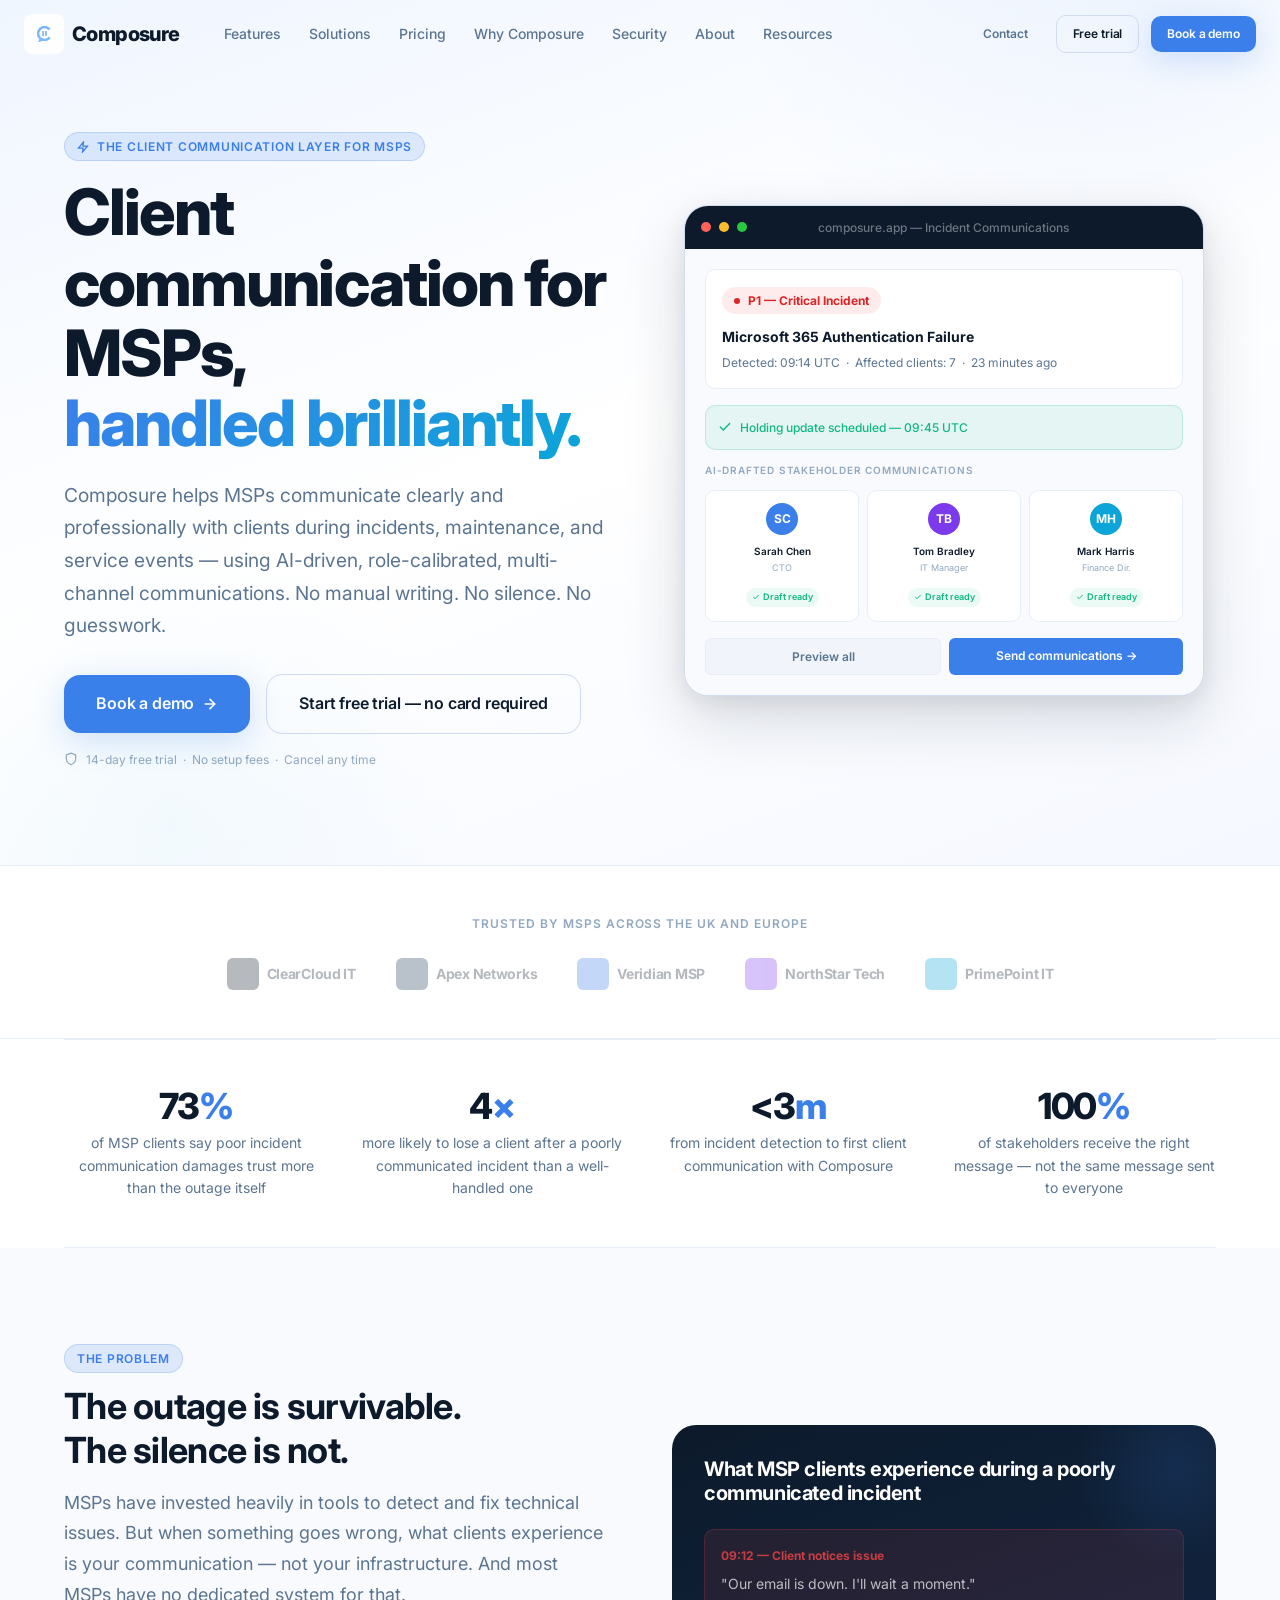
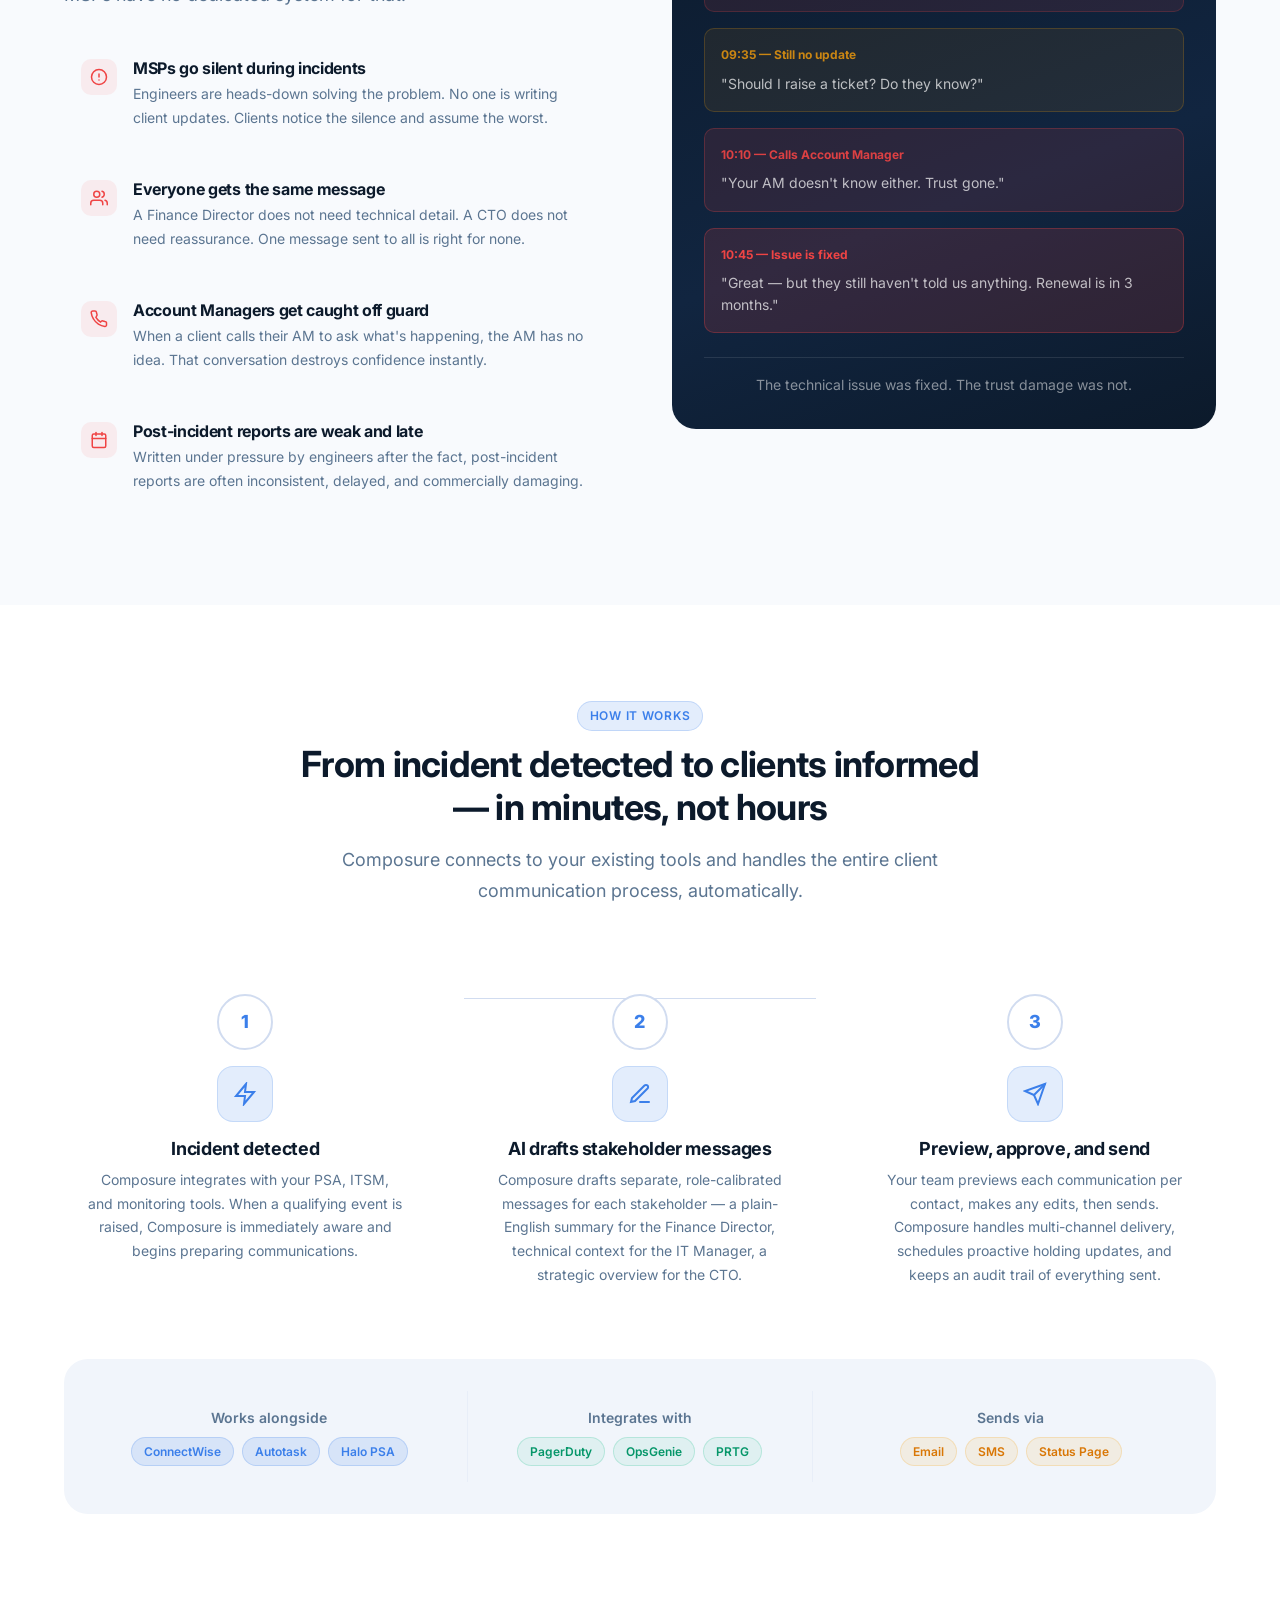
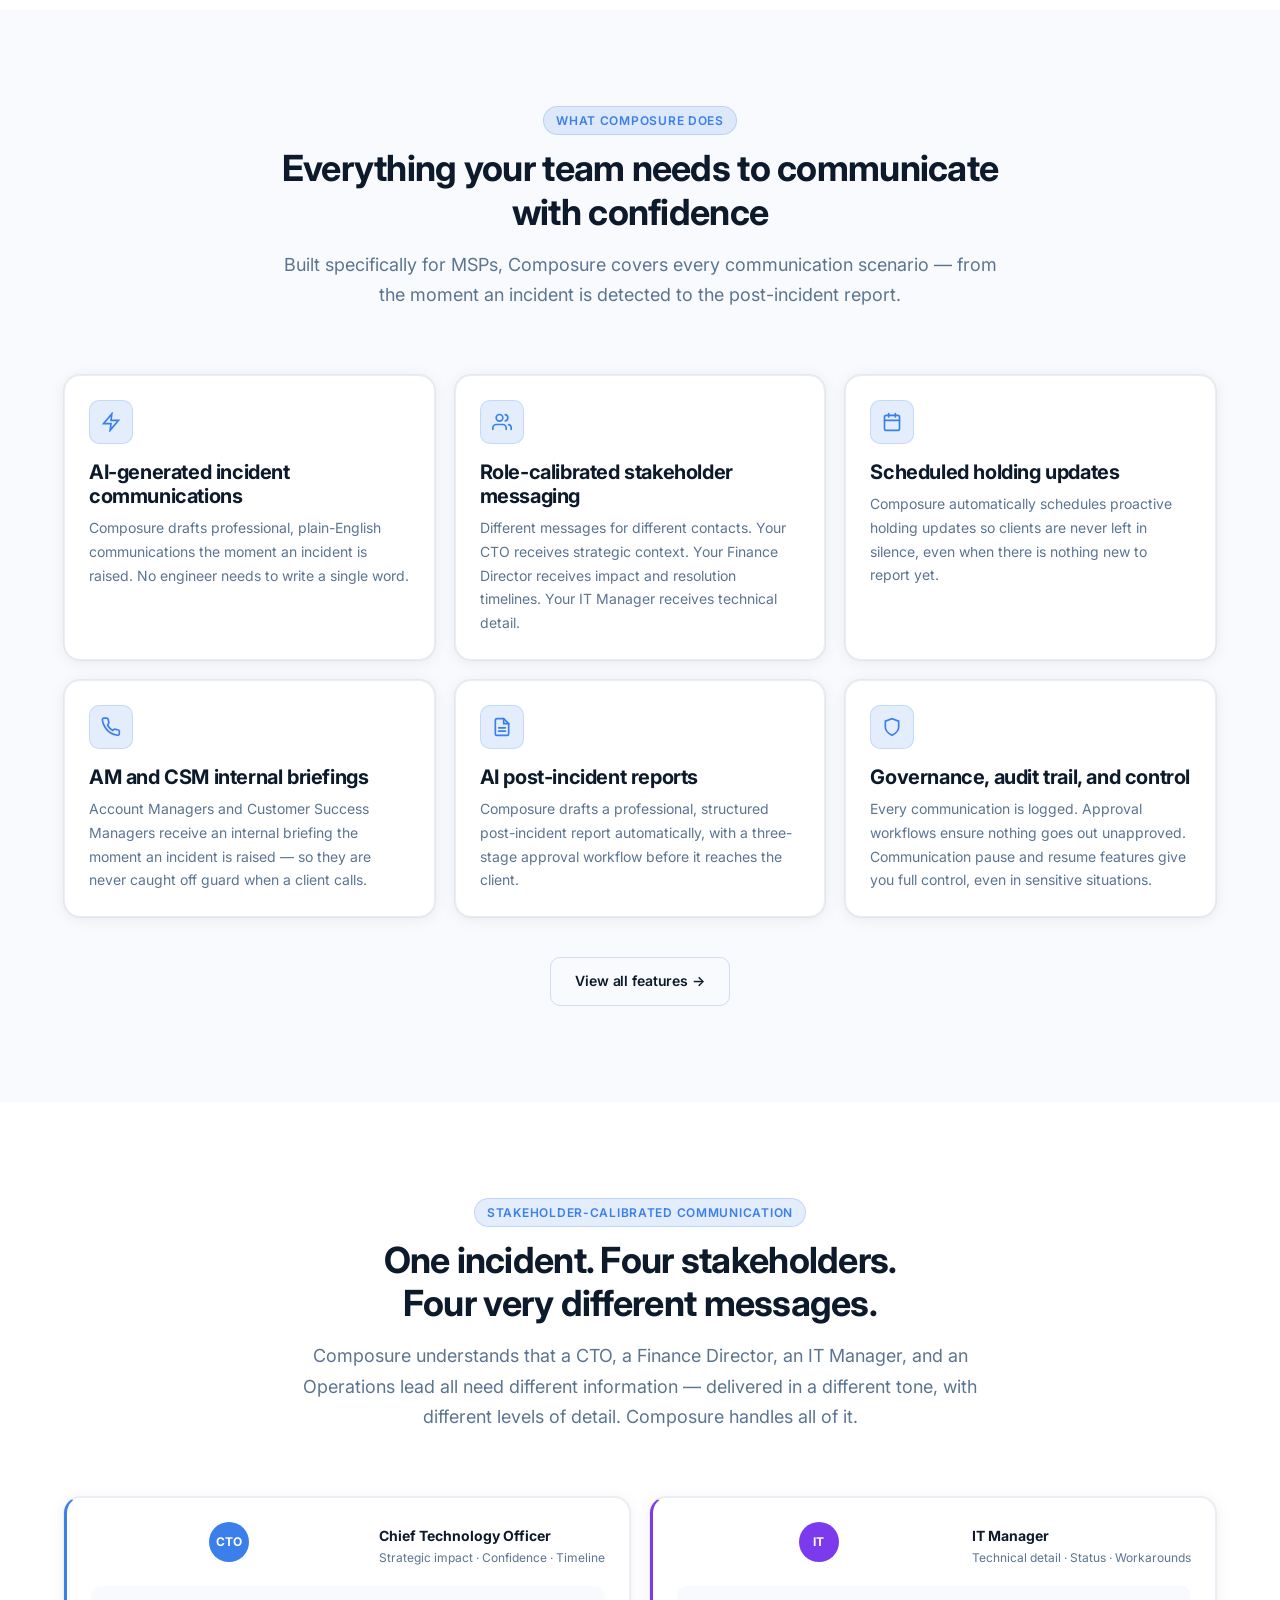
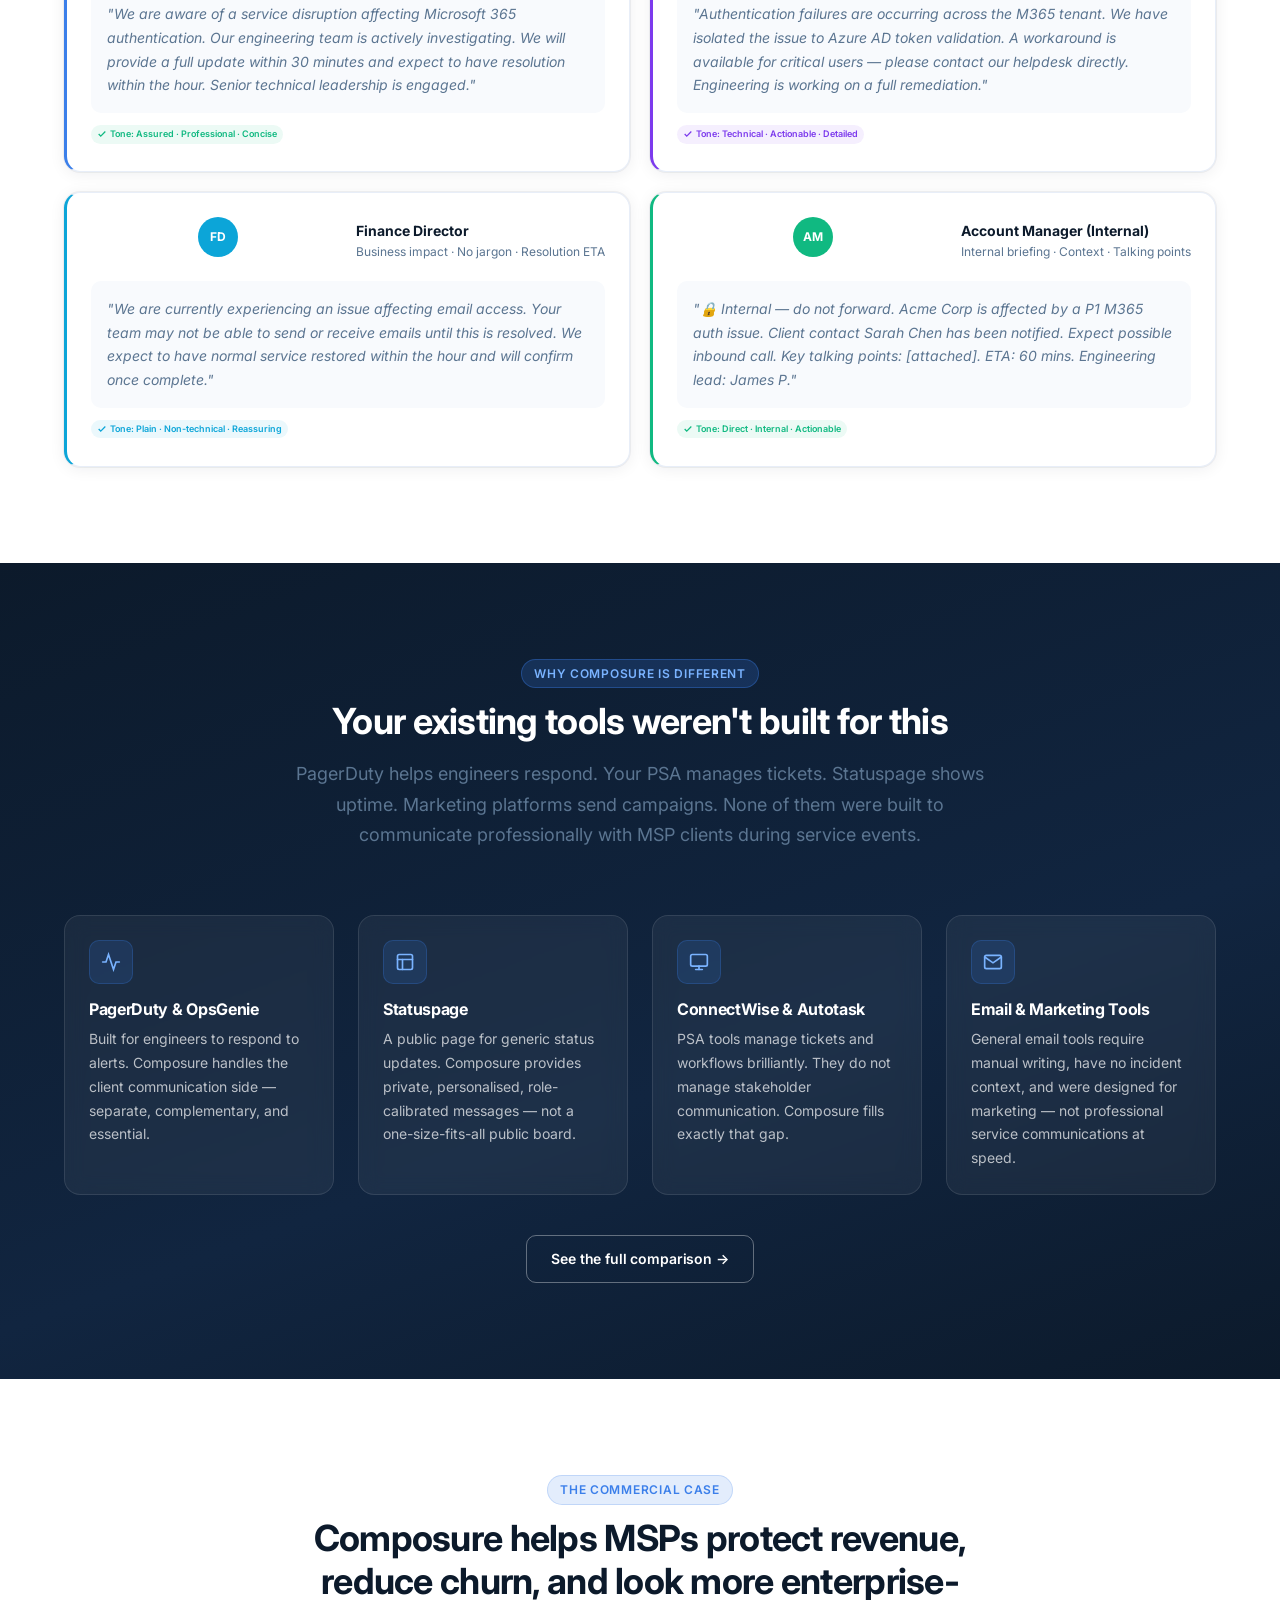
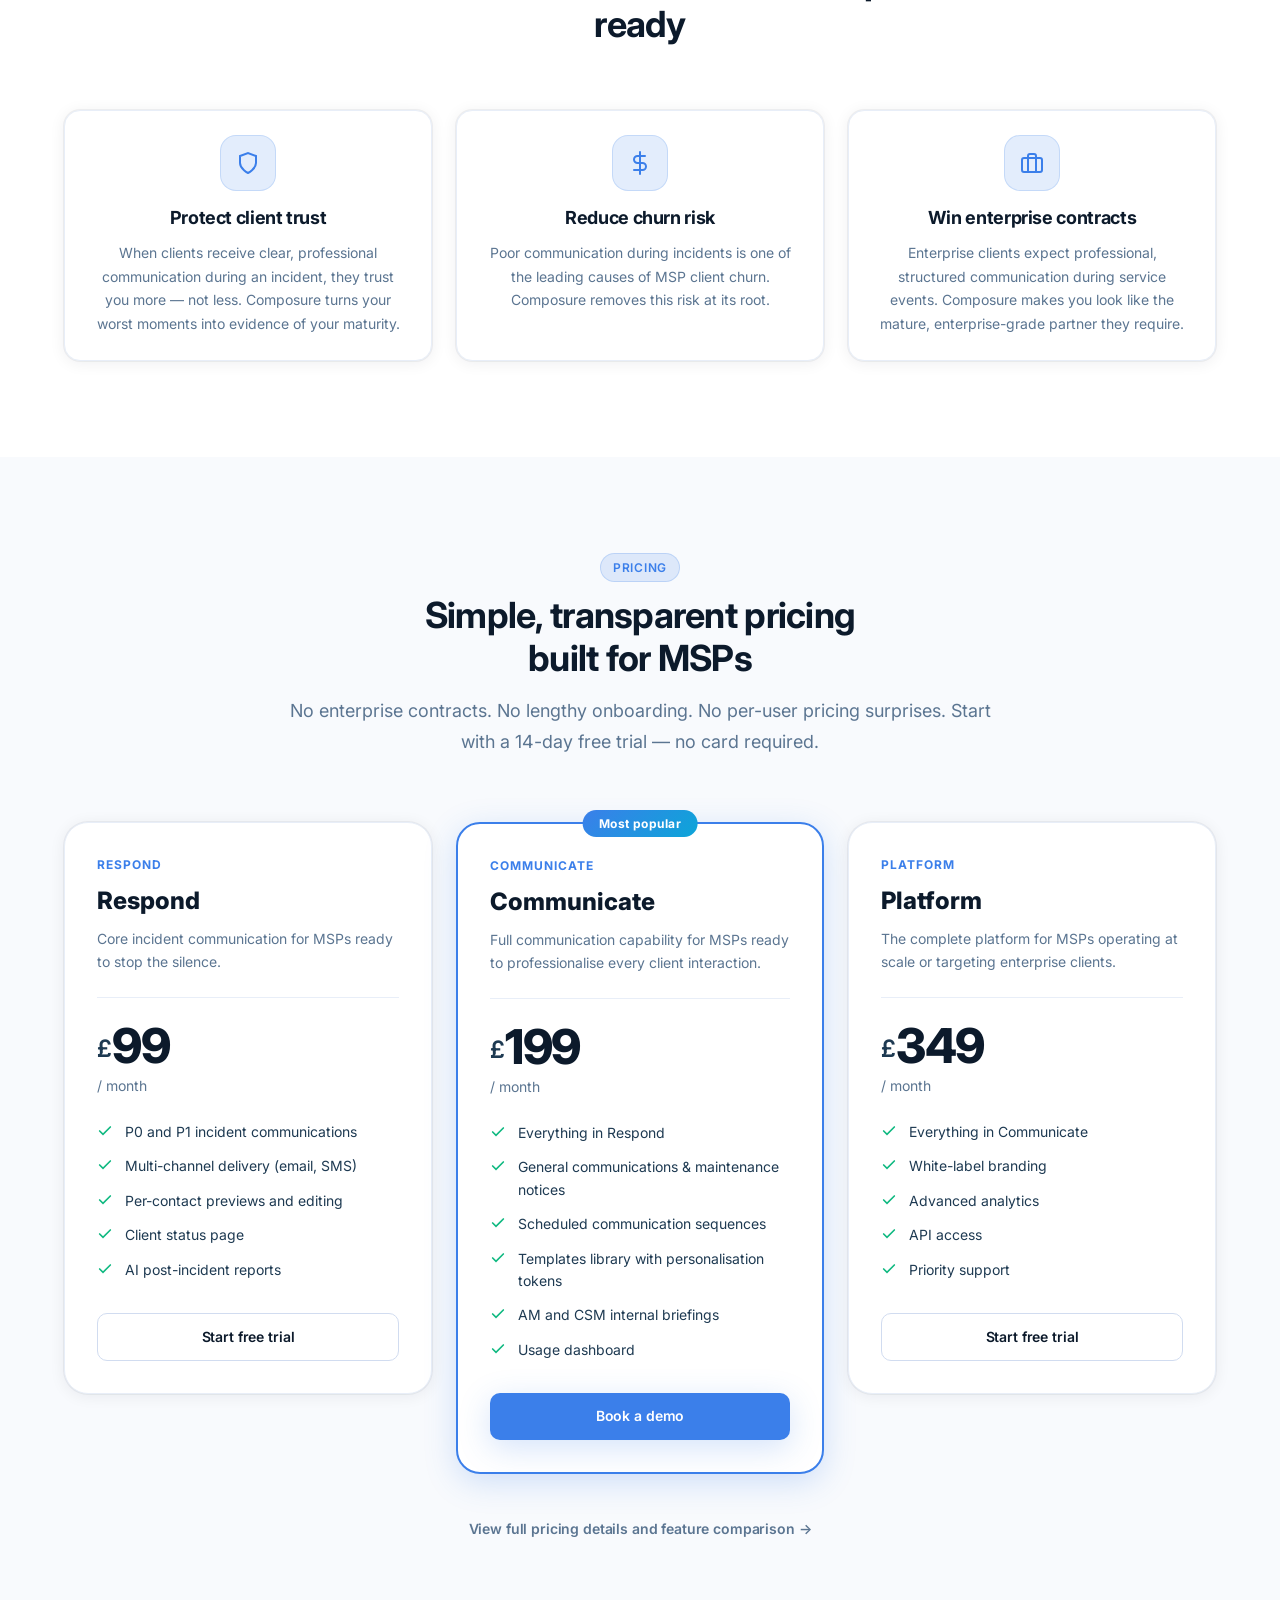
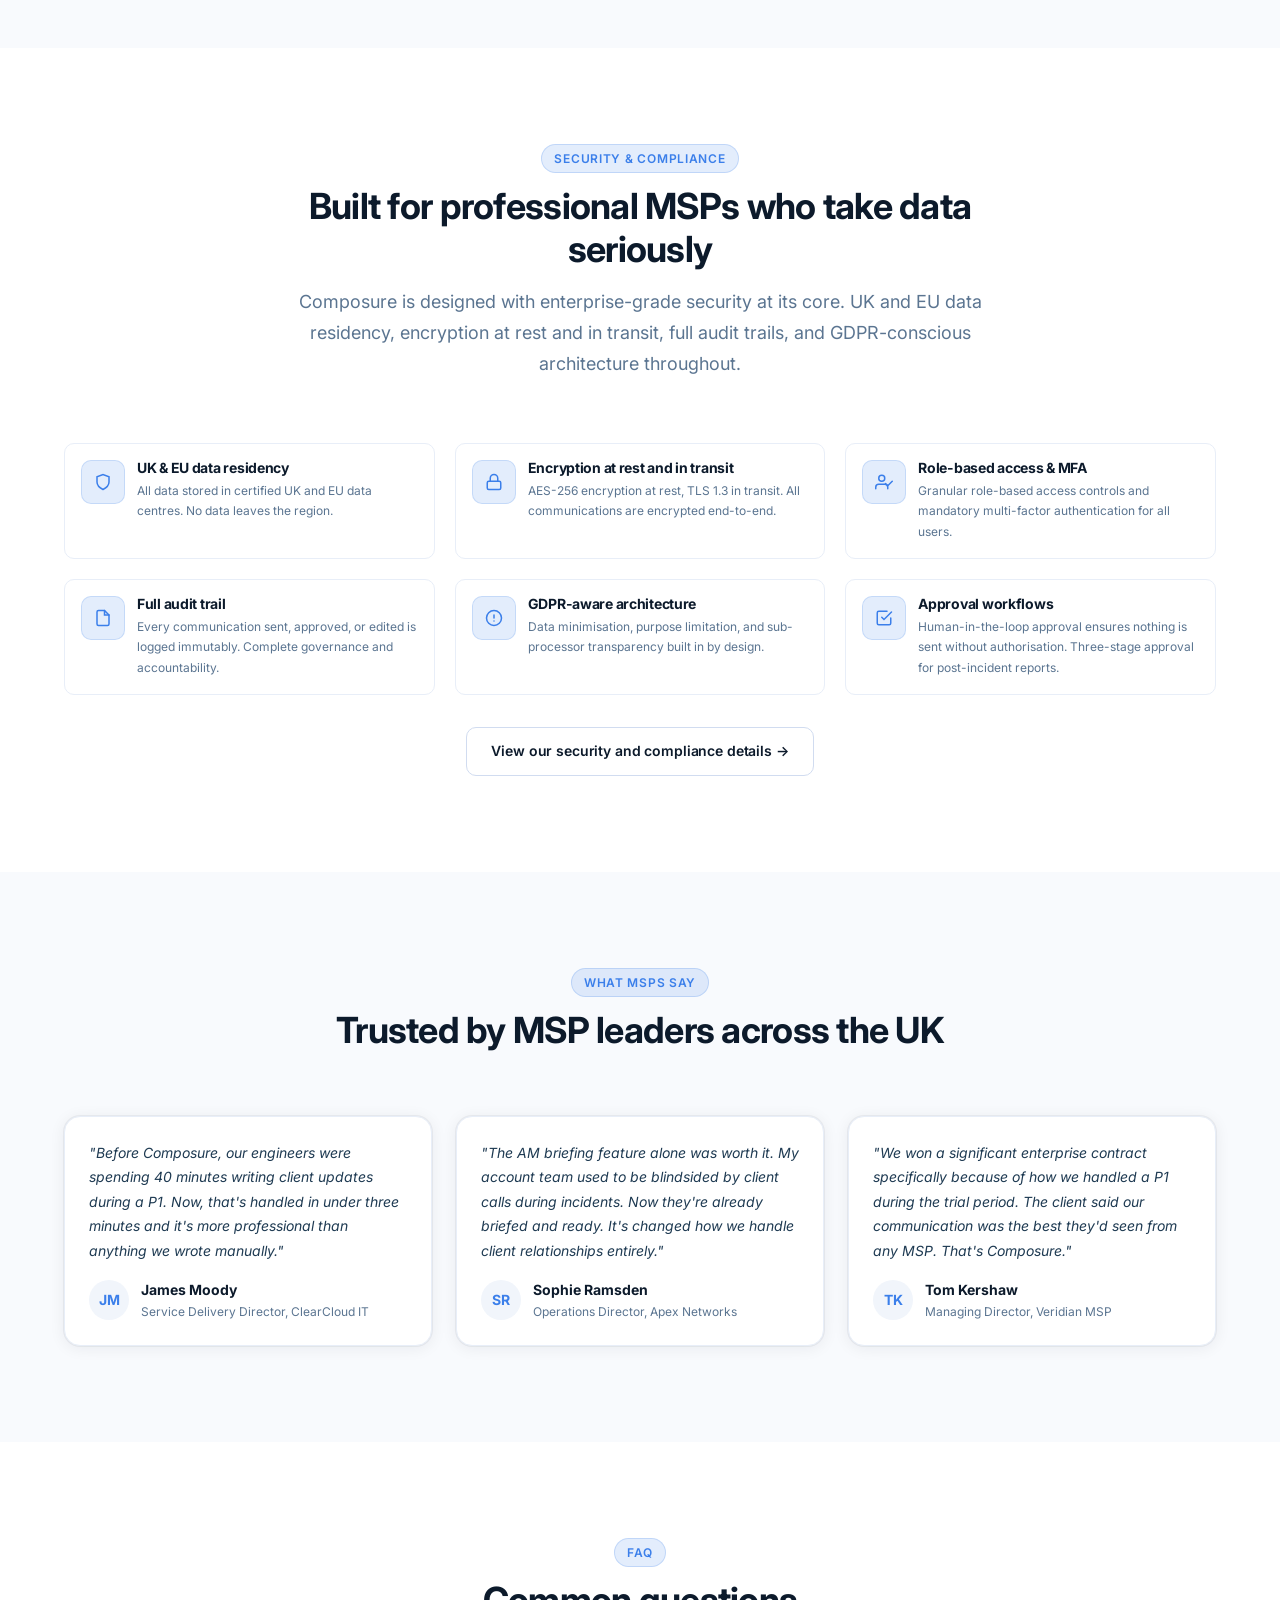
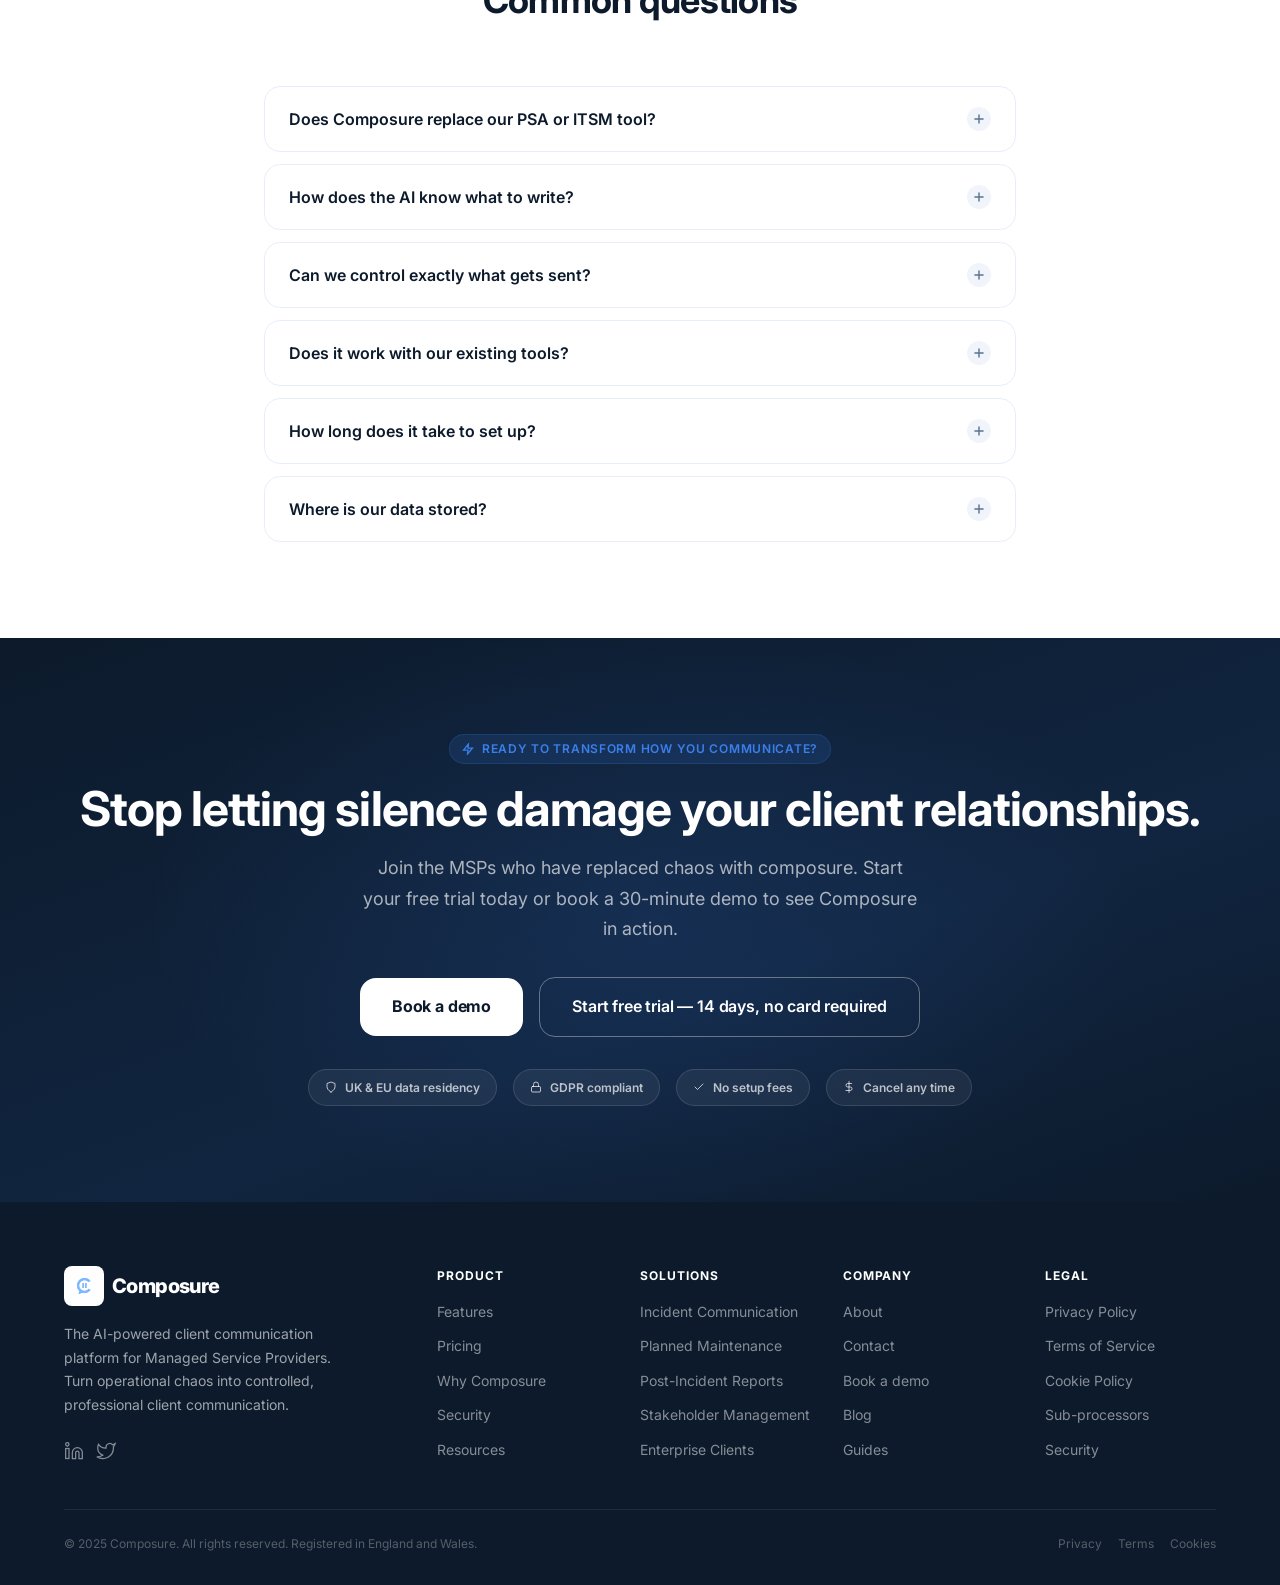
==== commit 077ef81d: "Fix logo on homepage and increase logo size to 40px Co-Authored-By: Claude Sonnet 4.6 <noreply@anthr" ====
--- a/index.html
+++ b/index.html
@@ -21,11 +21,7 @@
 <nav class="nav" role="navigation" aria-label="Main navigation">
   <div class="nav-inner">
     <a href="index.html" class="nav-logo">
-      <div class="nav-logo-mark">
-        <svg width="18" height="18" viewBox="0 0 24 24" fill="none" stroke="white" stroke-width="2.5" stroke-linecap="round" stroke-linejoin="round">
-          <path d="M21 15a2 2 0 0 1-2 2H7l-4 4V5a2 2 0 0 1 2-2h14a2 2 0 0 1 2 2z"/>
-        </svg>
-      </div>
+      <img src="images/logo.png" alt="Composure" class="nav-logo-img">
       Composure
     </a>
 
@@ -58,9 +54,7 @@
 <div class="mobile-nav">
   <div class="mobile-nav-header">
     <a href="index.html" class="nav-logo" style="font-size:1.1rem;">
-      <div class="nav-logo-mark" style="width:28px;height:28px;">
-        <svg width="14" height="14" viewBox="0 0 24 24" fill="none" stroke="white" stroke-width="2.5" stroke-linecap="round"><path d="M21 15a2 2 0 0 1-2 2H7l-4 4V5a2 2 0 0 1 2-2h14a2 2 0 0 1 2 2z"/></svg>
-      </div>
+      <img src="images/logo.png" alt="Composure" class="nav-logo-img">
       Composure
     </a>
     <button class="mobile-nav-close btn btn-ghost" style="padding:8px;">
@@ -945,9 +939,7 @@
     <div class="footer-grid">
       <div class="footer-brand">
         <div class="footer-logo">
-          <div class="nav-logo-mark">
-            <svg width="16" height="16" viewBox="0 0 24 24" fill="none" stroke="white" stroke-width="2.5" stroke-linecap="round"><path d="M21 15a2 2 0 0 1-2 2H7l-4 4V5a2 2 0 0 1 2-2h14a2 2 0 0 1 2 2z"/></svg>
-          </div>
+          <img src="images/logo.png" alt="Composure" class="nav-logo-img">
           Composure
         </div>
         <p>The AI-powered client communication platform for Managed Service Providers. Turn operational chaos into controlled, professional client communication.</p>
--- a/css/styles.css
+++ b/css/styles.css
@@ -328,6 +328,14 @@
   justify-content: center;
 }
 
+.nav-logo-img {
+  width: 40px;
+  height: 40px;
+  border-radius: 8px;
+  object-fit: contain;
+  flex-shrink: 0;
+}
+
 .nav-links {
   display: flex;
   align-items: center;
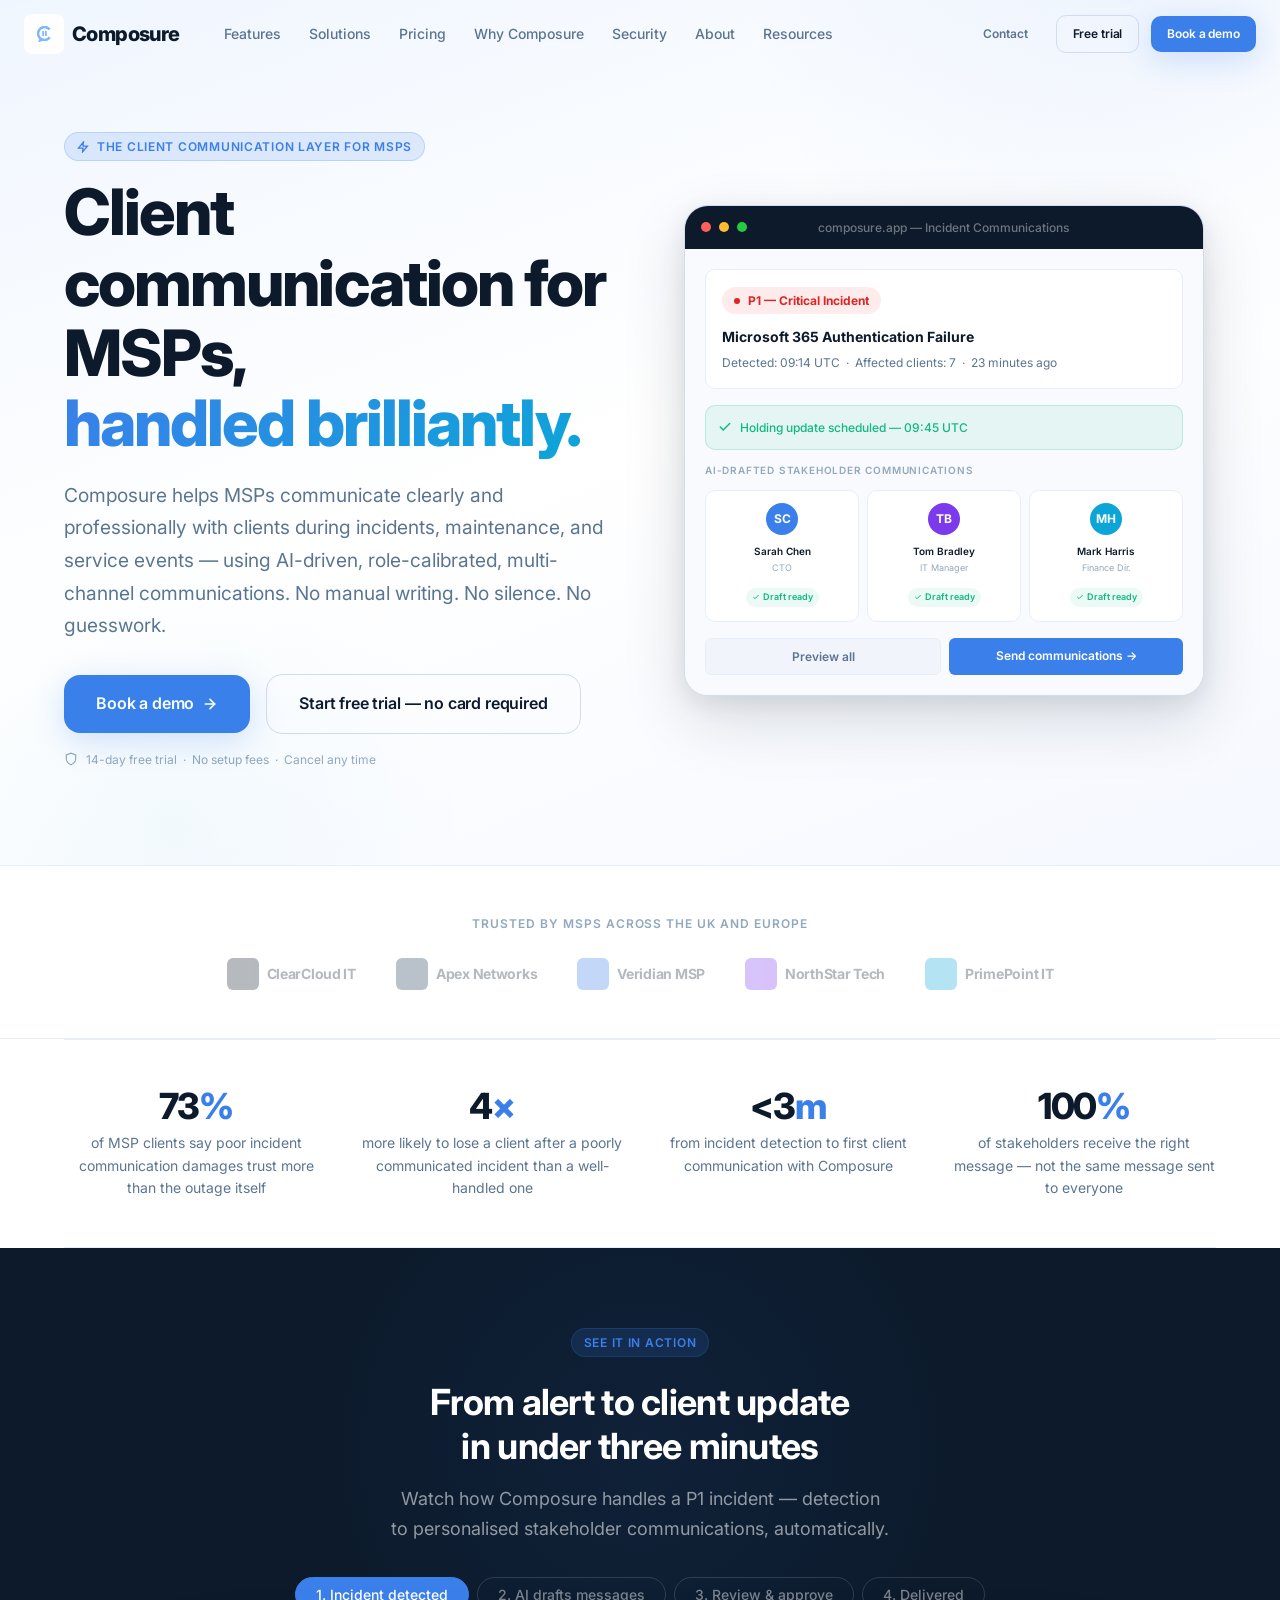
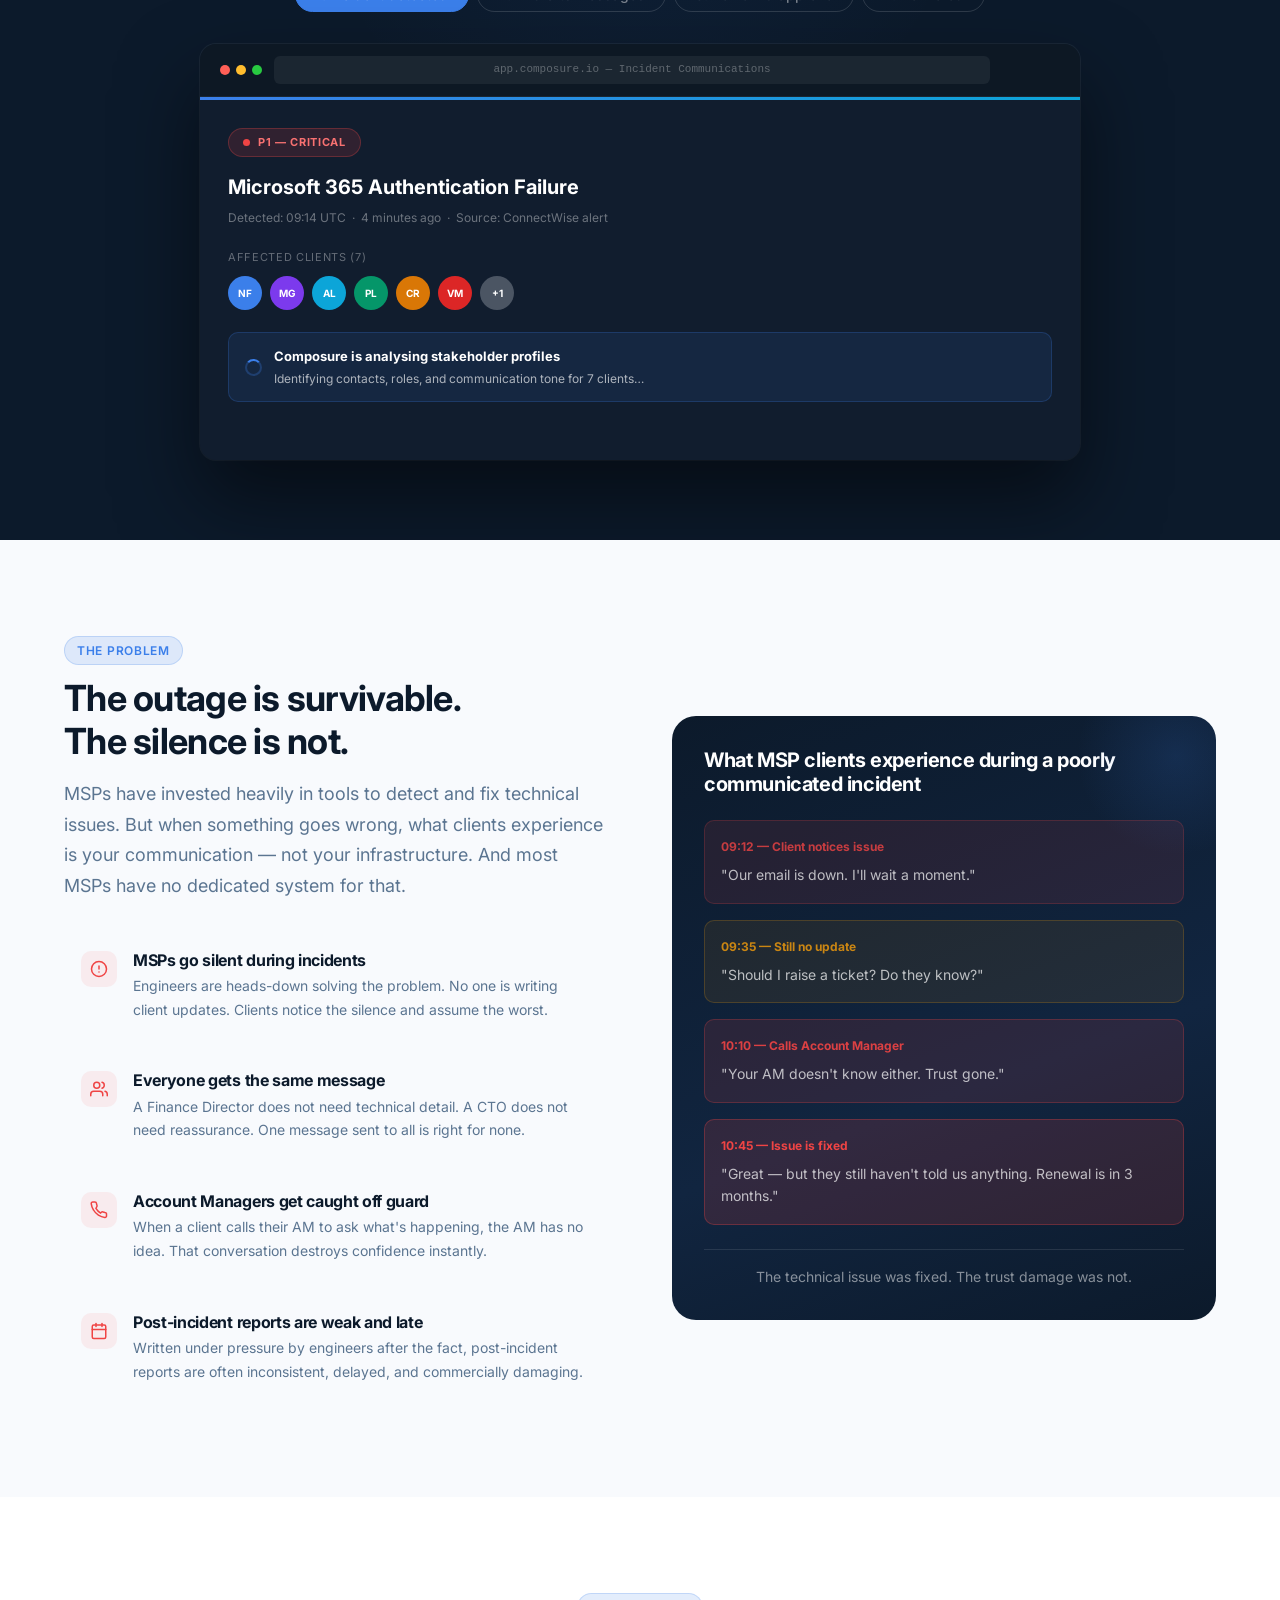
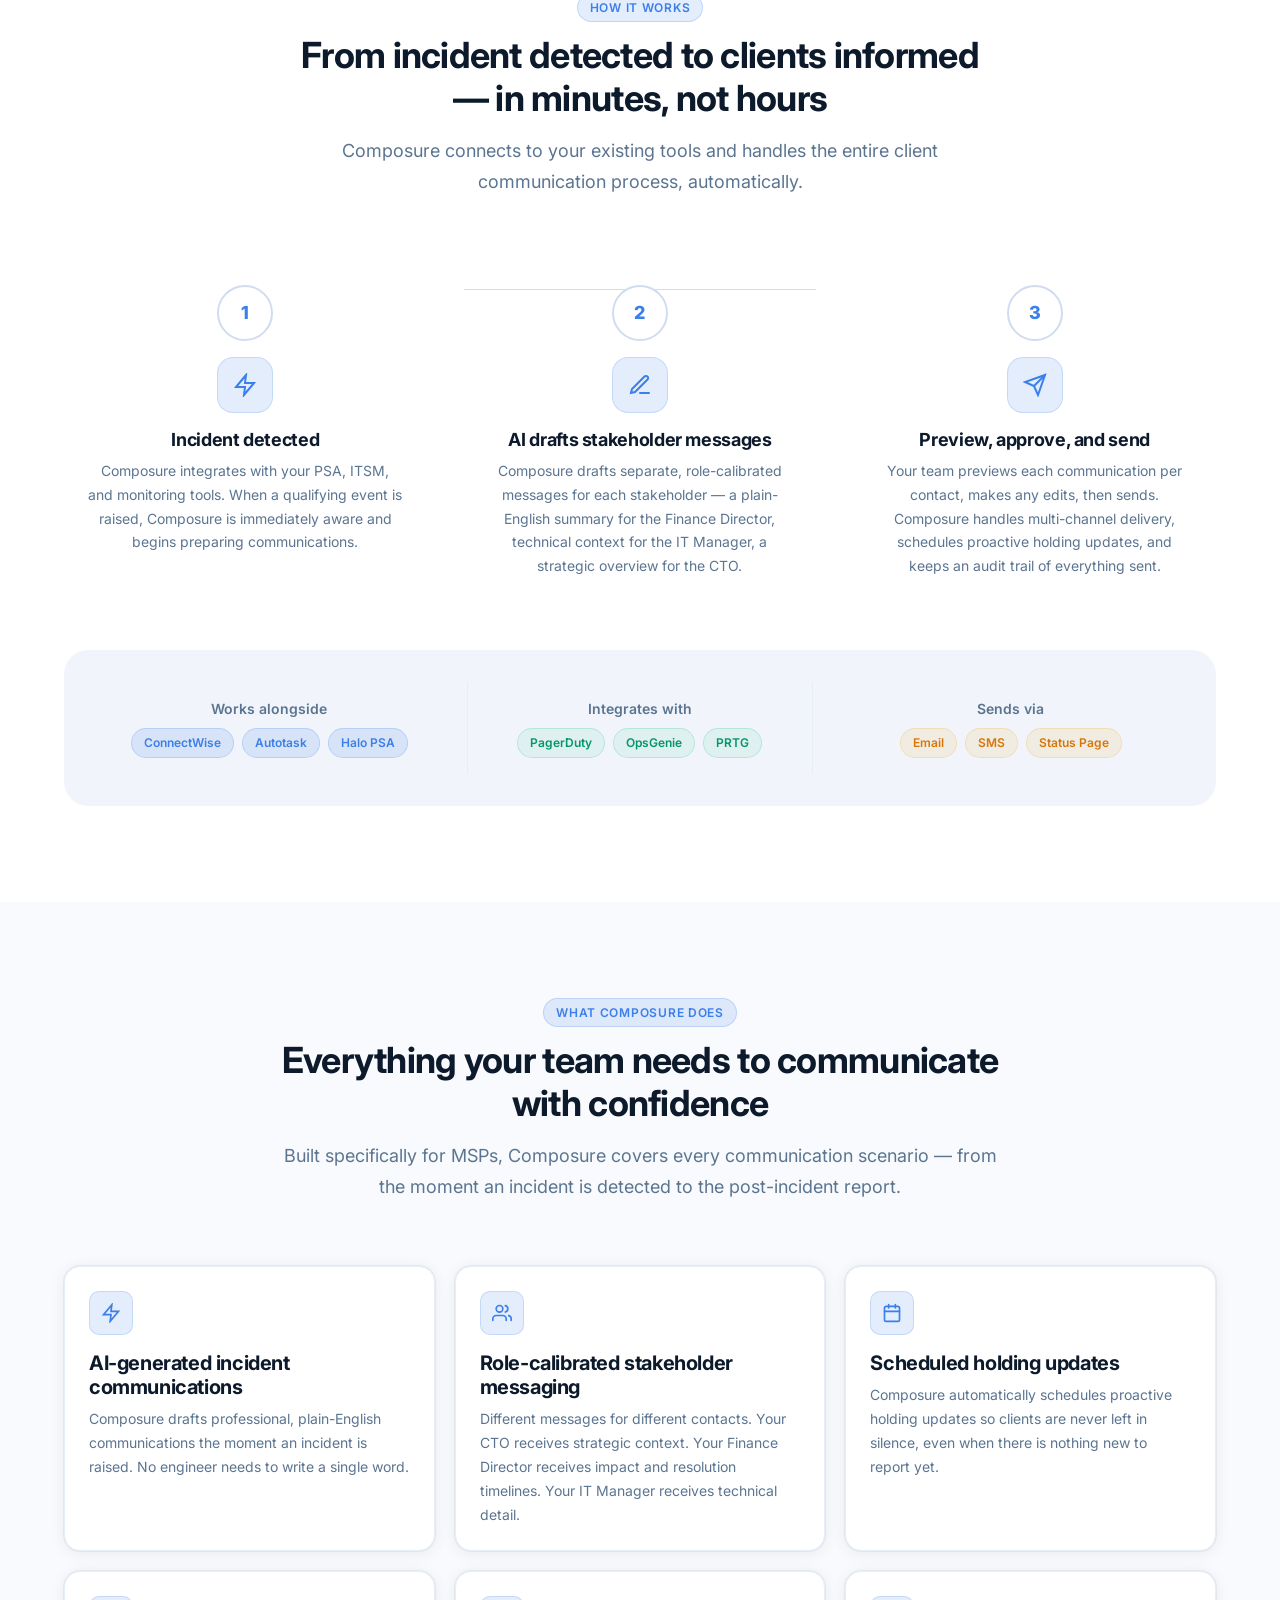
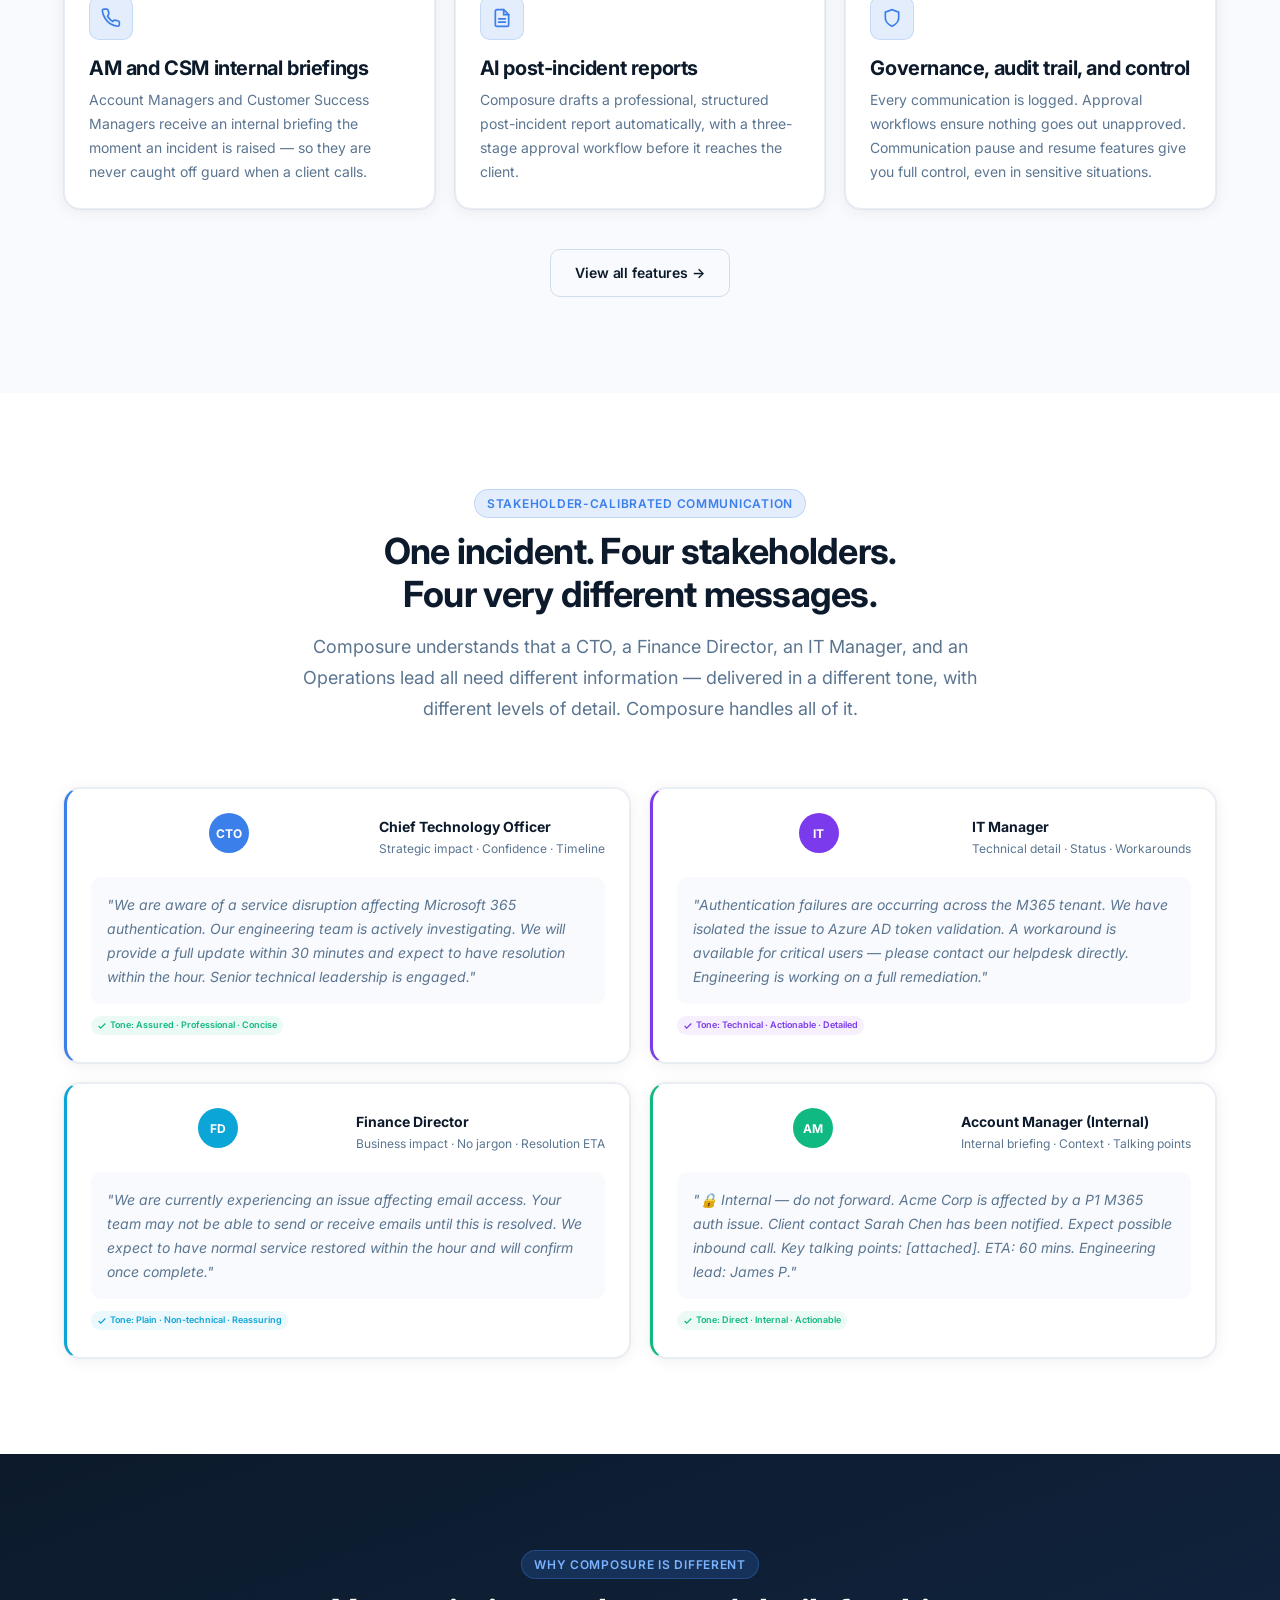
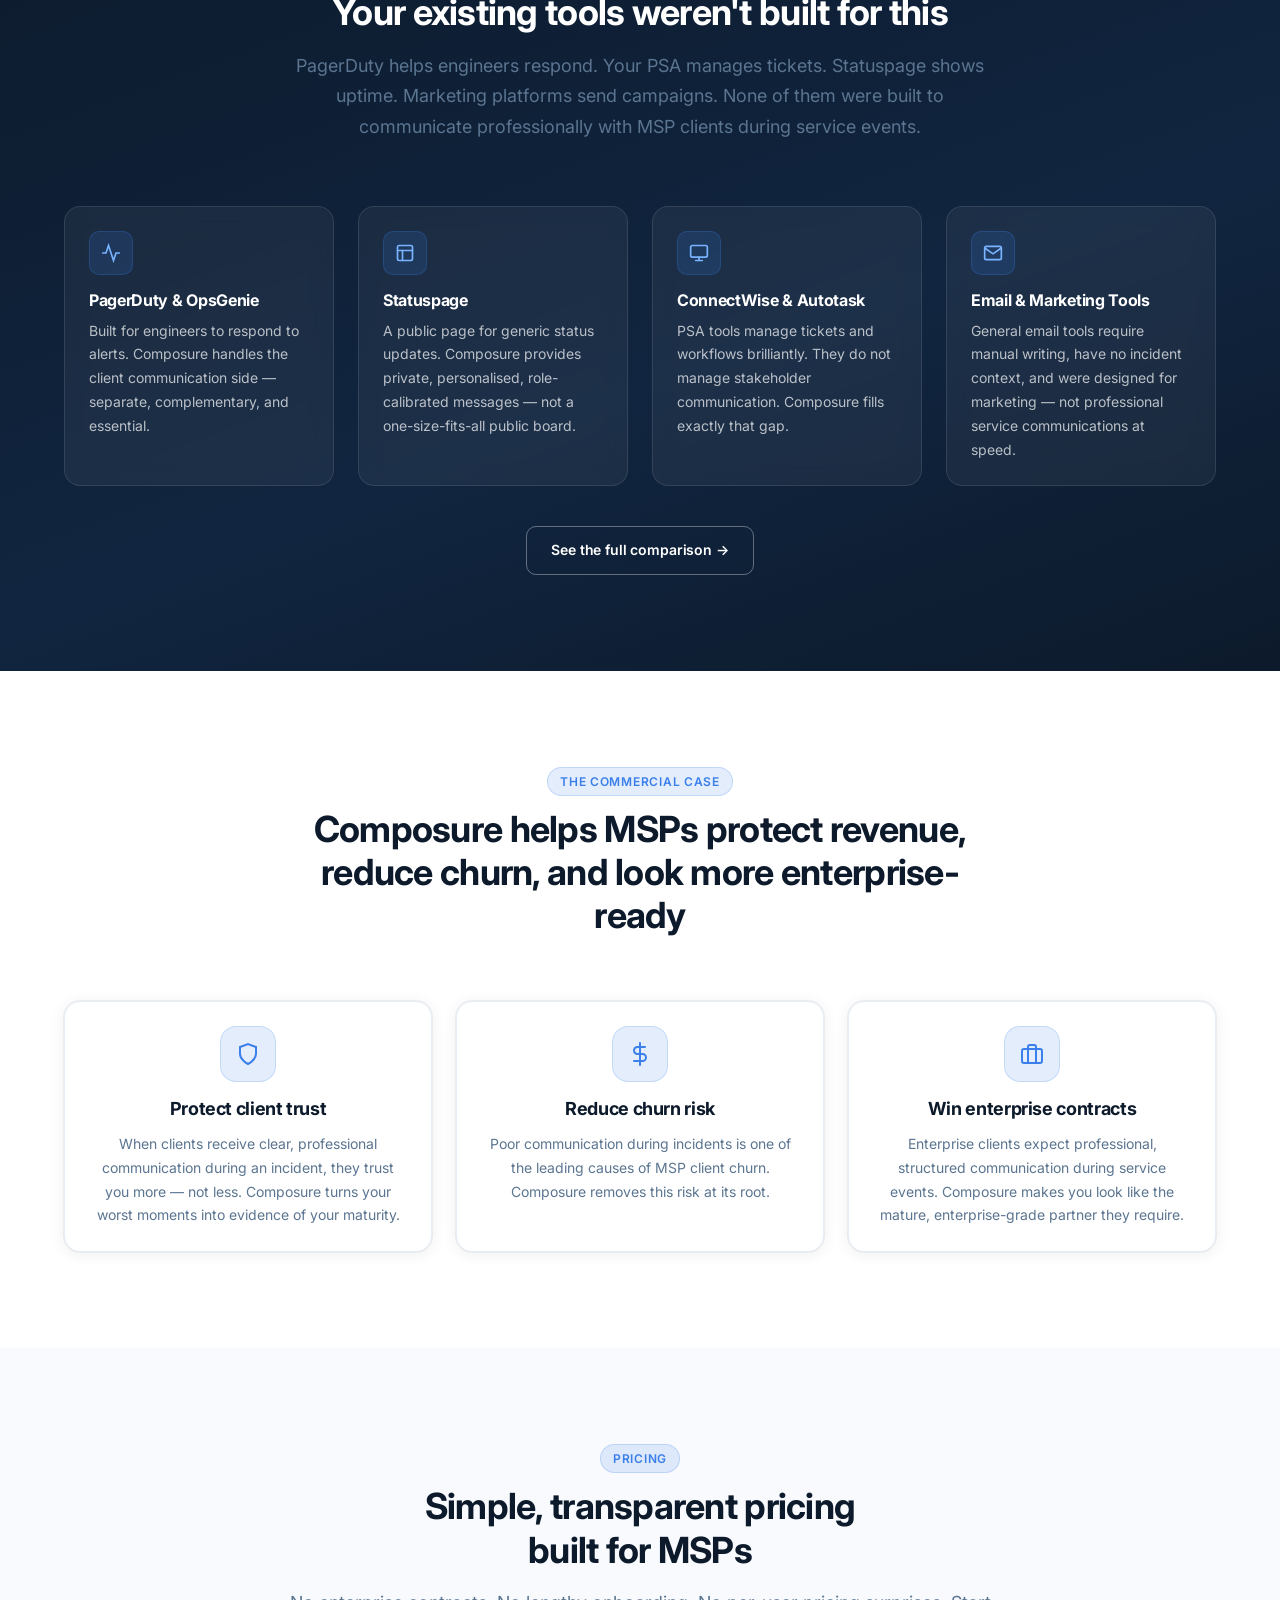
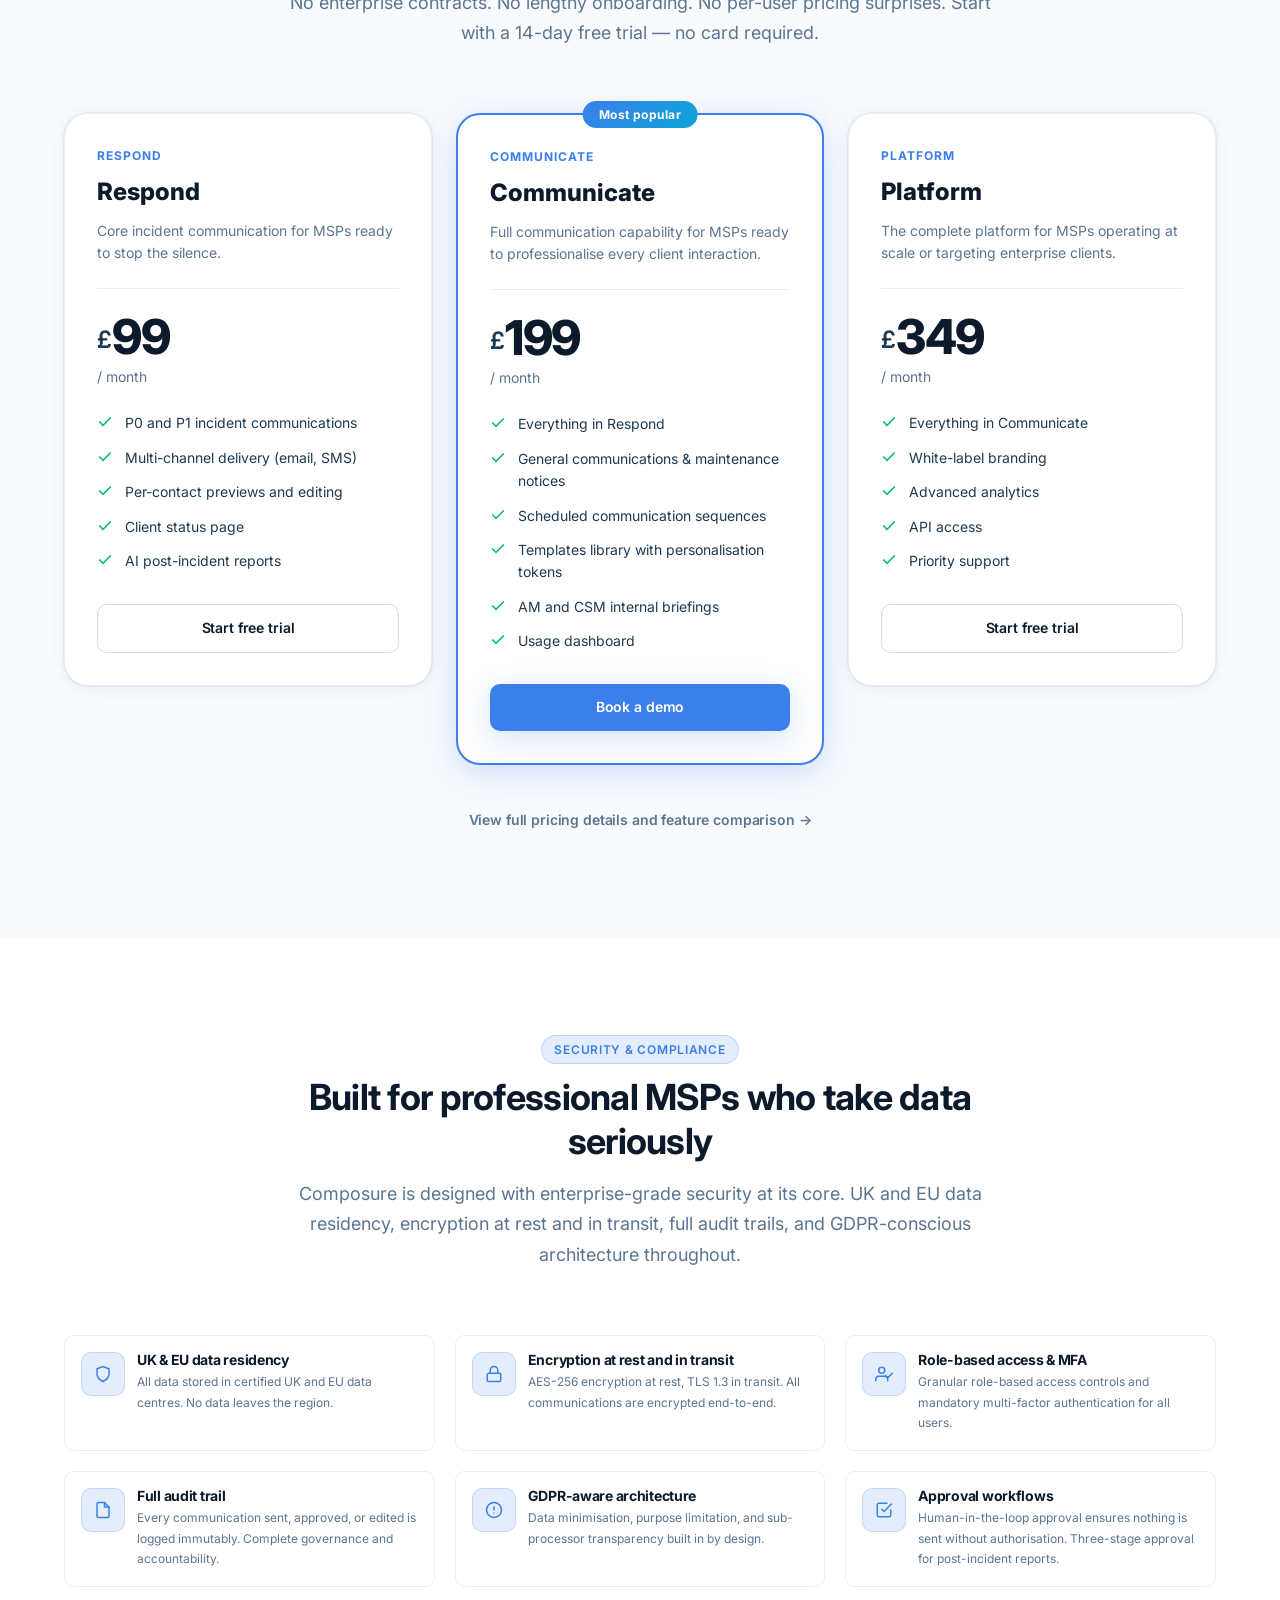
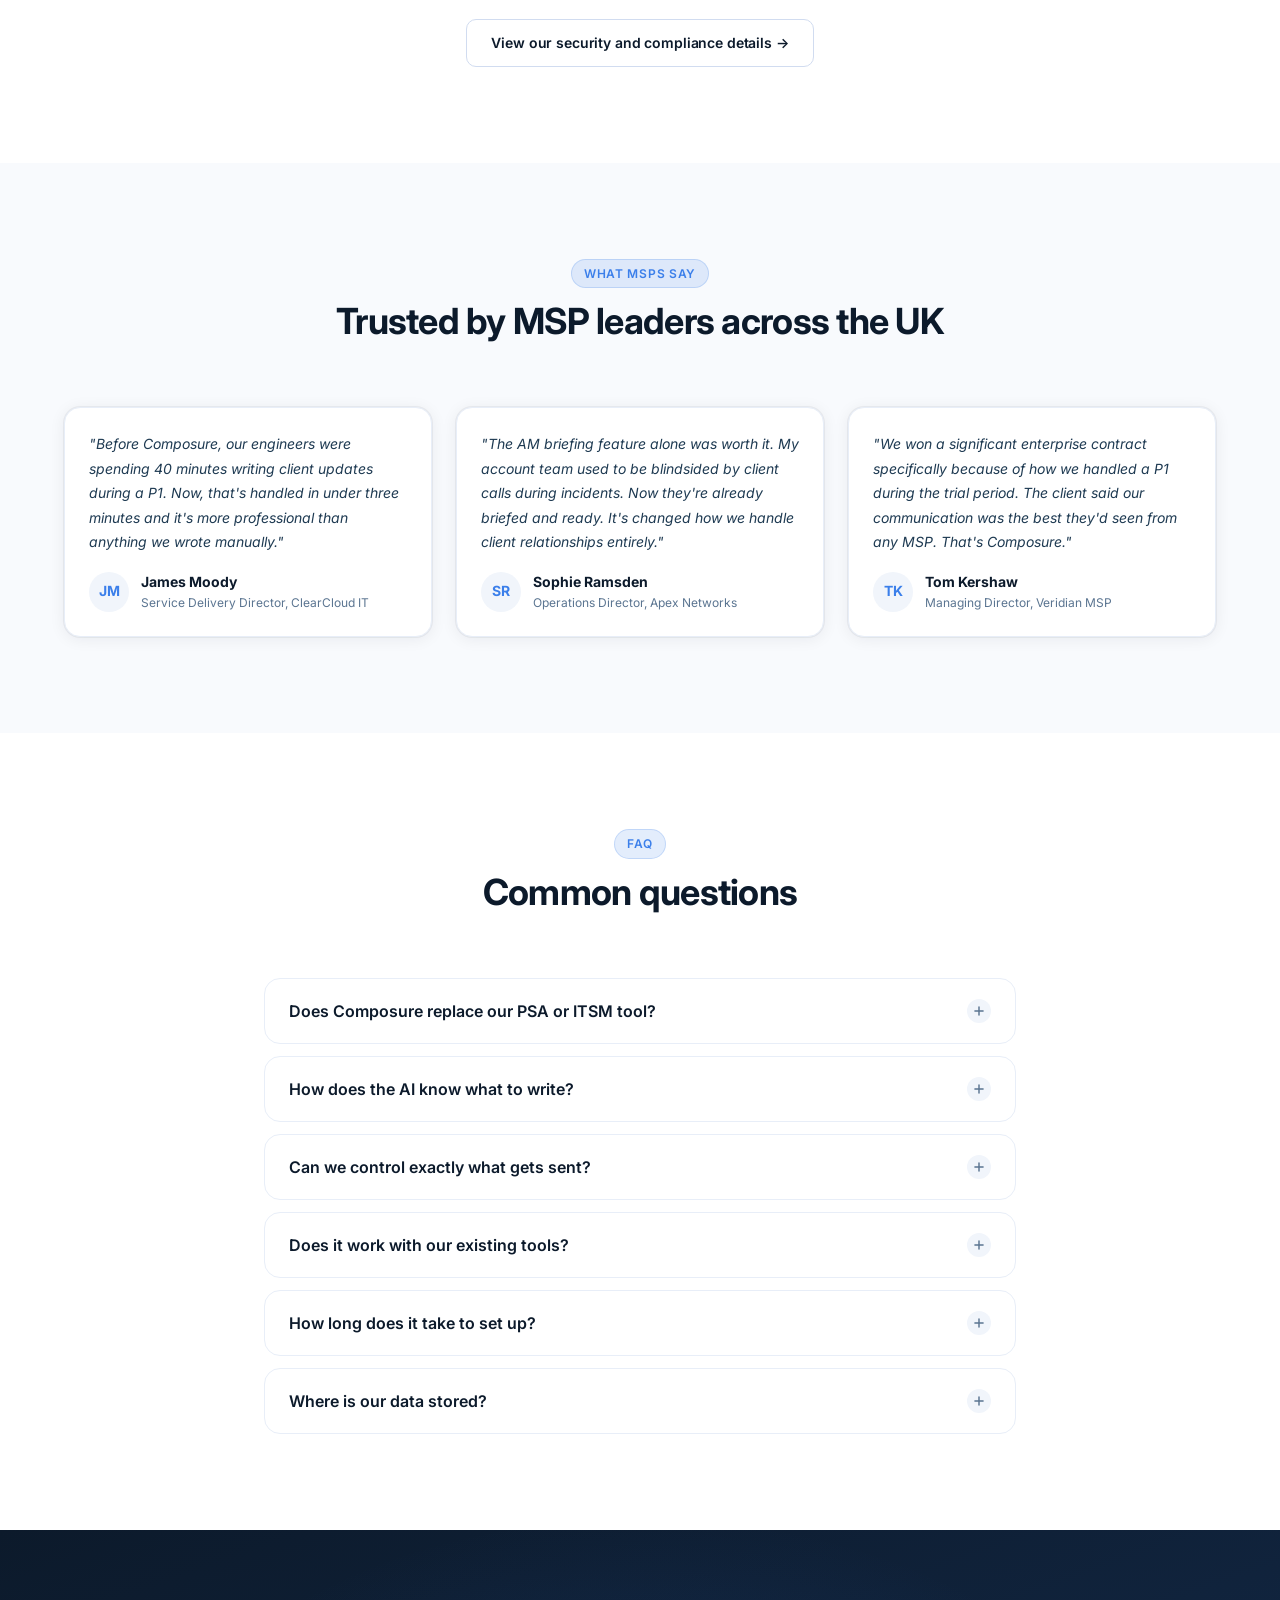
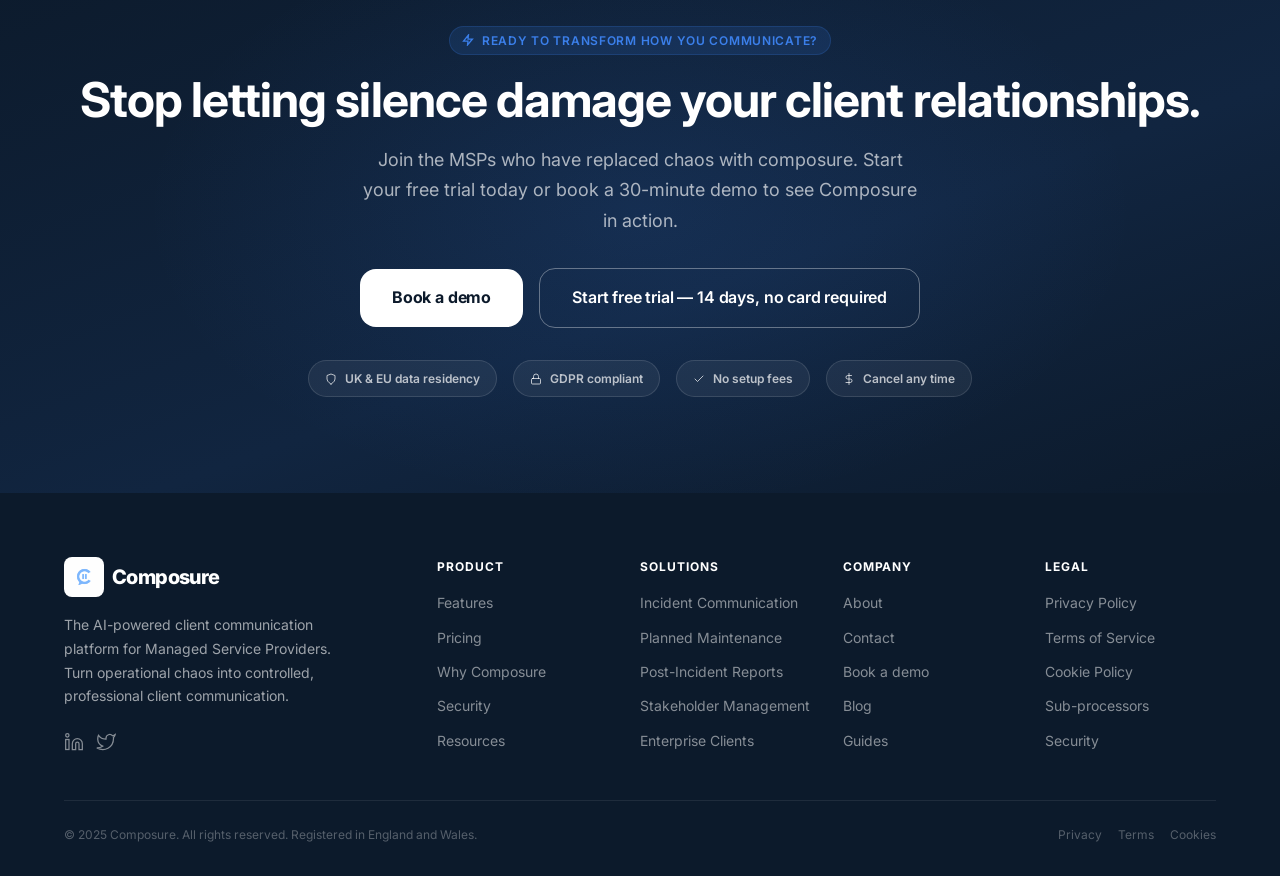
==== commit 9991781b: "Add animated 4-scene product demo section to homepage Co-Authored-By: Claude Sonnet 4.6 <noreply@ant" ====
--- a/index.html
+++ b/index.html
@@ -12,6 +12,76 @@
   <link rel="stylesheet" href="css/styles.css">
   <link rel="preconnect" href="https://fonts.googleapis.com">
   <link rel="preconnect" href="https://fonts.gstatic.com" crossorigin>
+  <style>
+    /* ── Product Demo ───────────────────────────────────── */
+    .demo-section{background:var(--navy);padding:var(--sp-20) 0;position:relative;overflow:hidden;}
+    .demo-section::before{content:'';position:absolute;top:-150px;left:50%;transform:translateX(-50%);width:700px;height:700px;background:radial-gradient(circle,rgba(59,127,234,0.07) 0%,transparent 68%);pointer-events:none;}
+    .demo-section .section-header h2{color:var(--white);}
+    .demo-section .section-header p{color:rgba(255,255,255,0.55);}
+    .demo-steps{display:flex;gap:8px;justify-content:center;flex-wrap:wrap;margin-bottom:var(--sp-8);}
+    .demo-step-btn{padding:8px 20px;border-radius:100px;border:1px solid rgba(255,255,255,0.14);background:transparent;color:rgba(255,255,255,0.45);font-size:var(--text-sm);font-weight:500;cursor:pointer;transition:var(--transition);font-family:var(--font);}
+    .demo-step-btn:hover{border-color:rgba(255,255,255,0.35);color:rgba(255,255,255,0.75);}
+    .demo-step-btn.active{background:var(--accent);border-color:var(--accent);color:var(--white);}
+    .demo-window{max-width:880px;margin:0 auto;background:#111d2e;border-radius:16px;overflow:hidden;box-shadow:0 40px 80px rgba(0,0,0,0.5),0 0 0 1px rgba(255,255,255,0.06);}
+    .demo-titlebar{display:flex;align-items:center;gap:12px;padding:12px 20px;background:#0d1824;border-bottom:1px solid rgba(255,255,255,0.06);}
+    .demo-dots{display:flex;gap:6px;}
+    .demo-dot{width:10px;height:10px;border-radius:50%;}
+    .demo-dot:nth-child(1){background:#FF5F57;} .demo-dot:nth-child(2){background:#FFBD2E;} .demo-dot:nth-child(3){background:#28CA41;}
+    .demo-url{flex:1;background:rgba(255,255,255,0.06);border-radius:6px;padding:5px 12px;font-size:11px;color:rgba(255,255,255,0.3);text-align:center;font-family:monospace;}
+    .demo-progress-track{height:3px;background:rgba(255,255,255,0.07);}
+    .demo-progress-fill{height:100%;background:var(--grad-accent);width:0%;transition:width linear;}
+    .demo-body{padding:28px;min-height:360px;}
+    .demo-scene{display:none;animation:dSceneIn 0.35s ease;}
+    .demo-scene.active{display:block;}
+    @keyframes dSceneIn{from{opacity:0;transform:translateY(8px)}to{opacity:1;transform:translateY(0)}}
+    /* scene 0 */
+    .d-badge{display:inline-flex;align-items:center;gap:8px;padding:5px 14px;background:rgba(239,68,68,0.14);border:1px solid rgba(239,68,68,0.28);border-radius:100px;color:#f87171;font-size:11px;font-weight:700;letter-spacing:.06em;text-transform:uppercase;margin-bottom:14px;}
+    .d-badge::before{content:'';width:7px;height:7px;border-radius:50%;background:#ef4444;animation:dPulse 1.4s infinite;}
+    @keyframes dPulse{0%,100%{opacity:1;transform:scale(1)}50%{opacity:.5;transform:scale(1.5)}}
+    .d-incident-title{font-size:20px;font-weight:700;color:var(--white);margin-bottom:5px;}
+    .d-incident-meta{font-size:12px;color:rgba(255,255,255,0.38);margin-bottom:22px;}
+    .d-chips{display:flex;gap:8px;flex-wrap:wrap;margin-bottom:22px;}
+    .d-chip{width:34px;height:34px;border-radius:50%;display:flex;align-items:center;justify-content:center;font-size:10px;font-weight:700;color:#fff;}
+    .d-ai-box{display:flex;align-items:center;gap:12px;padding:13px 16px;background:rgba(59,127,234,0.1);border:1px solid rgba(59,127,234,0.22);border-radius:10px;}
+    .d-spinner{width:17px;height:17px;border:2px solid rgba(59,127,234,0.28);border-top-color:var(--accent);border-radius:50%;animation:dSpin .75s linear infinite;flex-shrink:0;}
+    @keyframes dSpin{to{transform:rotate(360deg)}}
+    .d-ai-text{font-size:12px;color:rgba(255,255,255,0.65);} .d-ai-text strong{color:var(--white);display:block;margin-bottom:2px;font-size:13px;}
+    /* scene 1 */
+    .d-tabs{display:flex;gap:0;margin-bottom:18px;border-bottom:1px solid rgba(255,255,255,0.08);}
+    .d-tab{padding:8px 16px;font-size:12px;font-weight:600;color:rgba(255,255,255,0.38);border-bottom:2px solid transparent;margin-bottom:-1px;}
+    .d-tab.active{color:var(--accent);border-bottom-color:var(--accent);}
+    .d-tab .dtick{display:inline-flex;align-items:center;justify-content:center;width:13px;height:13px;background:#10b981;border-radius:50%;color:#fff;font-size:7px;margin-left:5px;}
+    .d-meta{font-size:11px;color:rgba(255,255,255,0.32);margin-bottom:10px;text-transform:uppercase;letter-spacing:.06em;}
+    .d-subject{font-size:12px;color:rgba(255,255,255,0.5);margin-bottom:12px;padding-bottom:12px;border-bottom:1px solid rgba(255,255,255,0.07);}
+    .d-subject span{color:var(--white);font-weight:600;}
+    .d-body{font-size:13px;color:rgba(255,255,255,0.62);line-height:1.75;}
+    .d-cursor{display:inline-block;width:2px;height:13px;background:var(--accent);margin-left:1px;vertical-align:middle;animation:dBlink 1s step-end infinite;}
+    @keyframes dBlink{0%,100%{opacity:1}50%{opacity:0}}
+    /* scene 2 */
+    .d-review-grid{display:grid;grid-template-columns:repeat(3,1fr);gap:12px;margin-bottom:18px;}
+    .d-card{background:rgba(255,255,255,0.04);border:1px solid rgba(255,255,255,0.08);border-radius:10px;padding:14px;}
+    .d-card-head{display:flex;align-items:center;gap:9px;margin-bottom:9px;}
+    .d-av{width:28px;height:28px;border-radius:50%;display:flex;align-items:center;justify-content:center;font-size:9px;font-weight:700;color:#fff;flex-shrink:0;}
+    .d-card-name{font-size:12px;font-weight:600;color:var(--white);}
+    .d-card-role{font-size:10px;color:rgba(255,255,255,0.38);}
+    .d-tone{display:inline-block;padding:2px 7px;background:rgba(59,127,234,0.14);border-radius:4px;font-size:10px;color:var(--accent);font-weight:600;margin-bottom:7px;}
+    .d-preview{font-size:11px;color:rgba(255,255,255,0.42);line-height:1.5;display:-webkit-box;-webkit-line-clamp:3;-webkit-box-orient:vertical;overflow:hidden;}
+    .d-send{display:flex;align-items:center;justify-content:center;gap:8px;padding:11px 28px;background:var(--grad-accent);border-radius:8px;color:#fff;font-size:13px;font-weight:600;box-shadow:var(--shadow-accent);cursor:default;}
+    /* scene 3 */
+    .d-success-head{display:flex;align-items:center;gap:14px;margin-bottom:24px;}
+    .d-success-icon{width:46px;height:46px;background:rgba(16,185,129,0.14);border:1px solid rgba(16,185,129,0.28);border-radius:50%;display:flex;align-items:center;justify-content:center;flex-shrink:0;}
+    .d-success-title{font-size:18px;font-weight:700;color:var(--white);}
+    .d-success-sub{font-size:12px;color:rgba(255,255,255,0.38);}
+    .d-rows{display:flex;flex-direction:column;gap:9px;margin-bottom:18px;}
+    .d-row{display:flex;align-items:center;gap:12px;padding:11px 14px;background:rgba(255,255,255,0.04);border:1px solid rgba(255,255,255,0.06);border-radius:8px;}
+    .d-row-info{flex:1;}
+    .d-row-name{font-size:13px;font-weight:600;color:var(--white);}
+    .d-row-role{font-size:11px;color:rgba(255,255,255,0.38);}
+    .d-row-status{display:flex;align-items:center;gap:5px;font-size:11px;color:#34d399;font-weight:500;white-space:nowrap;}
+    .d-next{display:flex;align-items:center;gap:10px;padding:11px 14px;background:rgba(59,127,234,0.08);border:1px solid rgba(59,127,234,0.14);border-radius:8px;font-size:12px;color:rgba(255,255,255,0.55);}
+    .d-next strong{color:var(--white);}
+    @media(max-width:768px){.d-review-grid{grid-template-columns:1fr;}.demo-step-btn{font-size:11px;padding:6px 13px;}}
+  </style>
 </head>
 <body>
 
@@ -232,6 +302,111 @@
 </div>
 
 <!-- ══════════════════════════════════════════════════════════
+     PRODUCT DEMO
+══════════════════════════════════════════════════════════ -->
+<section class="demo-section">
+  <div class="container">
+    <div class="section-header fade-up" style="text-align:center;margin-bottom:var(--sp-8);">
+      <div class="eyebrow-tag" style="display:inline-flex;margin-bottom:var(--sp-3);">See it in action</div>
+      <h2>From alert to client update<br>in under three minutes</h2>
+      <p style="max-width:500px;margin:var(--sp-3) auto 0;">Watch how Composure handles a P1 incident — detection to personalised stakeholder communications, automatically.</p>
+    </div>
+
+    <div class="demo-steps fade-up stagger-1">
+      <button class="demo-step-btn active" data-step="0">1. Incident detected</button>
+      <button class="demo-step-btn" data-step="1">2. AI drafts messages</button>
+      <button class="demo-step-btn" data-step="2">3. Review &amp; approve</button>
+      <button class="demo-step-btn" data-step="3">4. Delivered</button>
+    </div>
+
+    <div class="demo-window fade-up stagger-2">
+      <div class="demo-titlebar">
+        <div class="demo-dots"><div class="demo-dot"></div><div class="demo-dot"></div><div class="demo-dot"></div></div>
+        <div class="demo-url">app.composure.io — Incident Communications</div>
+        <div style="width:58px;"></div>
+      </div>
+      <div class="demo-progress-track"><div class="demo-progress-fill" id="demoProgress"></div></div>
+      <div class="demo-body">
+
+        <!-- Scene 0: Incident Detected -->
+        <div class="demo-scene active" id="demo-scene-0">
+          <div class="d-badge">P1 — Critical</div>
+          <div class="d-incident-title">Microsoft 365 Authentication Failure</div>
+          <div class="d-incident-meta">Detected: 09:14 UTC &nbsp;·&nbsp; 4 minutes ago &nbsp;·&nbsp; Source: ConnectWise alert</div>
+          <div style="font-size:11px;color:rgba(255,255,255,0.35);margin-bottom:9px;text-transform:uppercase;letter-spacing:.06em;">Affected clients (7)</div>
+          <div class="d-chips">
+            <div class="d-chip" style="background:#3B7FEA;">NF</div>
+            <div class="d-chip" style="background:#7C3AED;">MG</div>
+            <div class="d-chip" style="background:#0CA5D8;">AL</div>
+            <div class="d-chip" style="background:#059669;">PL</div>
+            <div class="d-chip" style="background:#D97706;">CR</div>
+            <div class="d-chip" style="background:#DC2626;">VM</div>
+            <div class="d-chip" style="background:#4B5563;">+1</div>
+          </div>
+          <div class="d-ai-box">
+            <div class="d-spinner"></div>
+            <div class="d-ai-text"><strong>Composure is analysing stakeholder profiles</strong>Identifying contacts, roles, and communication tone for 7 clients…</div>
+          </div>
+        </div>
+
+        <!-- Scene 1: AI Drafting -->
+        <div class="demo-scene" id="demo-scene-1">
+          <div class="d-tabs">
+            <div class="d-tab active">Sarah Chen (CTO) <span class="dtick" style="display:inline-flex;align-items:center;justify-content:center;width:13px;height:13px;background:#10b981;border-radius:50%;color:#fff;font-size:7px;margin-left:5px;">✓</span></div>
+            <div class="d-tab">Tom Bradley (IT Mgr)</div>
+            <div class="d-tab">Mark Harris (Finance)</div>
+          </div>
+          <div class="d-meta">Tone: Executive briefing &nbsp;·&nbsp; Channel: Email + Teams &nbsp;·&nbsp; Calibrated for CTO</div>
+          <div class="d-subject">Subject: <span>Service interruption — Microsoft 365 authentication [INC-2847]</span></div>
+          <div class="d-body">Sarah,<br><br>We're writing to notify you of an ongoing service interruption affecting Microsoft 365 authentication across your environment. Our team identified the issue at 09:14 UTC and is actively working with Microsoft's engineering team.<br><br>Current status: Authentication services degraded. Users may be unable to sign in to Microsoft 365 applications.<span class="d-cursor"></span></div>
+        </div>
+
+        <!-- Scene 2: Review & Approve -->
+        <div class="demo-scene" id="demo-scene-2">
+          <div style="font-size:14px;font-weight:600;color:var(--white);margin-bottom:5px;">3 personalised drafts ready for review</div>
+          <div style="font-size:12px;color:rgba(255,255,255,0.38);margin-bottom:16px;">Each message is calibrated for the recipient's role, technical knowledge, and preferred communication style.</div>
+          <div class="d-review-grid">
+            <div class="d-card">
+              <div class="d-card-head"><div class="d-av" style="background:#3B7FEA;">SC</div><div><div class="d-card-name">Sarah Chen</div><div class="d-card-role">CTO, Nexus Financial</div></div></div>
+              <div class="d-tone">Executive briefing</div>
+              <div class="d-preview">"We're writing to notify you of an ongoing service interruption affecting Microsoft 365 authentication. Our team identified the issue at 09:14 UTC…"</div>
+            </div>
+            <div class="d-card">
+              <div class="d-card-head"><div class="d-av" style="background:#7C3AED;">TB</div><div><div class="d-card-name">Tom Bradley</div><div class="d-card-role">IT Manager, Nexus Financial</div></div></div>
+              <div class="d-tone">Technical detail</div>
+              <div class="d-preview">"Azure AD auth endpoint responding with 503 errors. Tracking MS365 incident INC-2847. Workaround: legacy auth temporarily re-enabled on affected tenants…"</div>
+            </div>
+            <div class="d-card">
+              <div class="d-card-head"><div class="d-av" style="background:#0CA5D8;">MH</div><div><div class="d-card-name">Mark Harris</div><div class="d-card-role">Finance Director, Nexus Financial</div></div></div>
+              <div class="d-tone">Business impact</div>
+              <div class="d-preview">"A temporary Microsoft 365 issue is affecting staff login. Your team may have limited access to email and Office apps. We're working to restore full service…"</div>
+            </div>
+          </div>
+          <div style="display:flex;justify-content:center;">
+            <div class="d-send"><svg width="15" height="15" viewBox="0 0 24 24" fill="none" stroke="currentColor" stroke-width="2.5" stroke-linecap="round"><polyline points="20 6 9 17 4 12"/></svg>Approve &amp; send all 3 communications</div>
+          </div>
+        </div>
+
+        <!-- Scene 3: Delivered -->
+        <div class="demo-scene" id="demo-scene-3">
+          <div class="d-success-head">
+            <div class="d-success-icon"><svg width="21" height="21" viewBox="0 0 24 24" fill="none" stroke="#34d399" stroke-width="2.5" stroke-linecap="round"><polyline points="20 6 9 17 4 12"/></svg></div>
+            <div><div class="d-success-title">Communications delivered</div><div class="d-success-sub">09:16 UTC — 2 minutes after incident detection</div></div>
+          </div>
+          <div class="d-rows">
+            <div class="d-row"><div class="d-av" style="background:#3B7FEA;">SC</div><div class="d-row-info"><div class="d-row-name">Sarah Chen</div><div class="d-row-role">CTO · Nexus Financial</div></div><div class="d-row-status"><svg width="13" height="13" viewBox="0 0 24 24" fill="none" stroke="currentColor" stroke-width="2.5" stroke-linecap="round"><polyline points="20 6 9 17 4 12"/></svg>Delivered 09:16 · Email + Teams</div></div>
+            <div class="d-row"><div class="d-av" style="background:#7C3AED;">TB</div><div class="d-row-info"><div class="d-row-name">Tom Bradley</div><div class="d-row-role">IT Manager · Nexus Financial</div></div><div class="d-row-status"><svg width="13" height="13" viewBox="0 0 24 24" fill="none" stroke="currentColor" stroke-width="2.5" stroke-linecap="round"><polyline points="20 6 9 17 4 12"/></svg>Delivered 09:16 · Email</div></div>
+            <div class="d-row"><div class="d-av" style="background:#0CA5D8;">MH</div><div class="d-row-info"><div class="d-row-name">Mark Harris</div><div class="d-row-role">Finance Director · Nexus Financial</div></div><div class="d-row-status"><svg width="13" height="13" viewBox="0 0 24 24" fill="none" stroke="currentColor" stroke-width="2.5" stroke-linecap="round"><polyline points="20 6 9 17 4 12"/></svg>Delivered 09:17 · Email + SMS</div></div>
+          </div>
+          <div class="d-next"><svg width="14" height="14" viewBox="0 0 24 24" fill="none" stroke="var(--accent)" stroke-width="2.5" stroke-linecap="round"><circle cx="12" cy="12" r="10"/><polyline points="12 6 12 12 16 14"/></svg>Next holding update: <strong>09:45 UTC</strong> — Composure will auto-draft and notify your team for approval</div>
+        </div>
+
+      </div>
+    </div>
+  </div>
+</section>
+
+<!-- ══════════════════════════════════════════════════════════
      THE PROBLEM
 ══════════════════════════════════════════════════════════ -->
 <section class="section section-alt" aria-labelledby="problem-heading">
@@ -1012,5 +1187,31 @@
 </footer>
 
 <script src="js/main.js"></script>
+<script>
+(function(){
+  var btns=document.querySelectorAll('.demo-step-btn');
+  var scenes=document.querySelectorAll('.demo-scene');
+  var bar=document.getElementById('demoProgress');
+  if(!btns.length||!bar)return;
+  var cur=0,timer=null,dur=5000;
+  function goTo(n){
+    btns[cur].classList.remove('active');
+    scenes[cur].classList.remove('active');
+    cur=n%btns.length;
+    btns[cur].classList.add('active');
+    scenes[cur].classList.add('active');
+    bar.style.transition='none';
+    bar.style.width='0%';
+    requestAnimationFrame(function(){requestAnimationFrame(function(){
+      bar.style.transition='width '+dur+'ms linear';
+      bar.style.width='100%';
+    });});
+    clearTimeout(timer);
+    timer=setTimeout(function(){goTo((cur+1)%btns.length);},dur);
+  }
+  btns.forEach(function(b,i){b.addEventListener('click',function(){goTo(i);});});
+  goTo(0);
+})();
+</script>
 </body>
 </html>
--- a/css/styles.css
+++ b/css/styles.css
@@ -318,6 +318,21 @@
   flex-shrink: 0;
 }
 
+.nav[data-dark-hero]:not(.scrolled) .nav-logo {
+  color: var(--white);
+}
+
+.nav[data-dark-hero]:not(.scrolled) .btn-secondary {
+  color: var(--white);
+  border-color: rgba(255, 255, 255, 0.45);
+}
+
+.nav[data-dark-hero]:not(.scrolled) .btn-secondary:hover {
+  background: rgba(255, 255, 255, 0.1);
+  border-color: var(--white);
+  color: var(--white);
+}
+
 .nav-logo-mark {
   width: 32px;
   height: 32px;
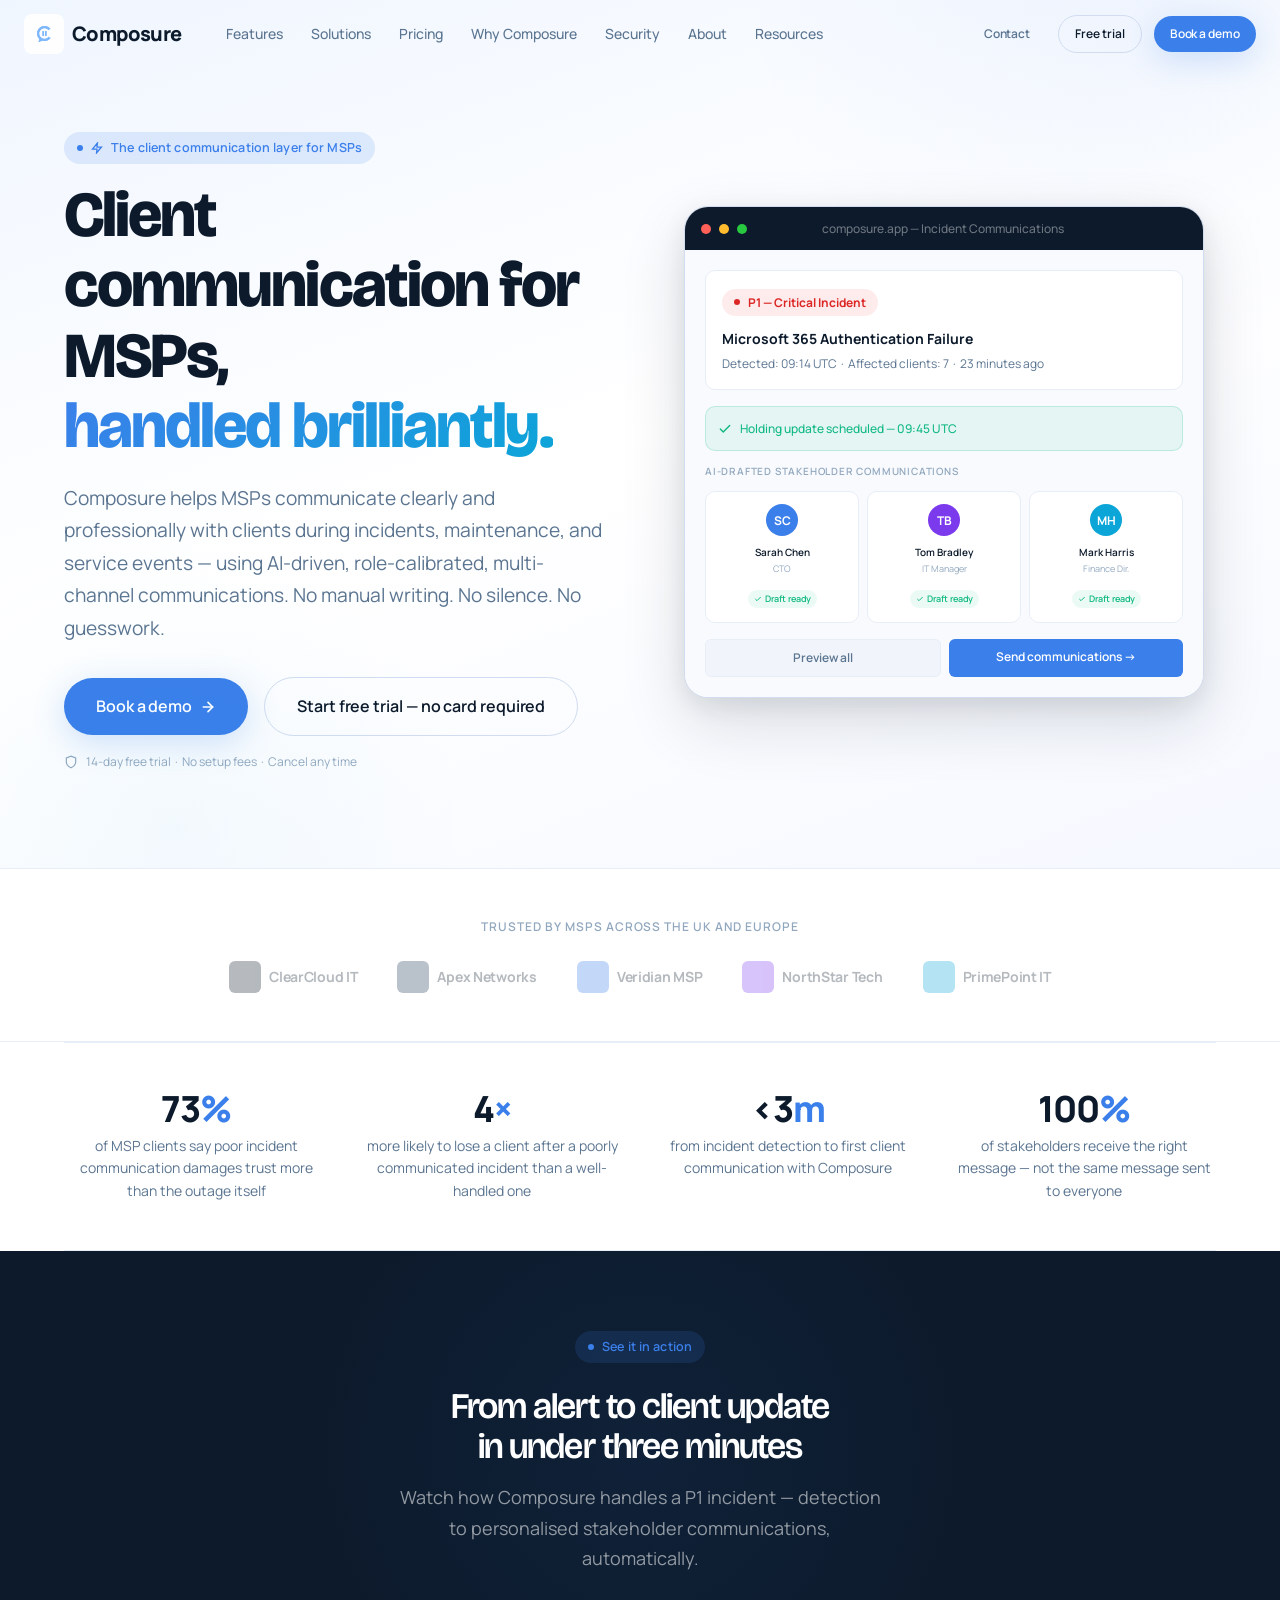
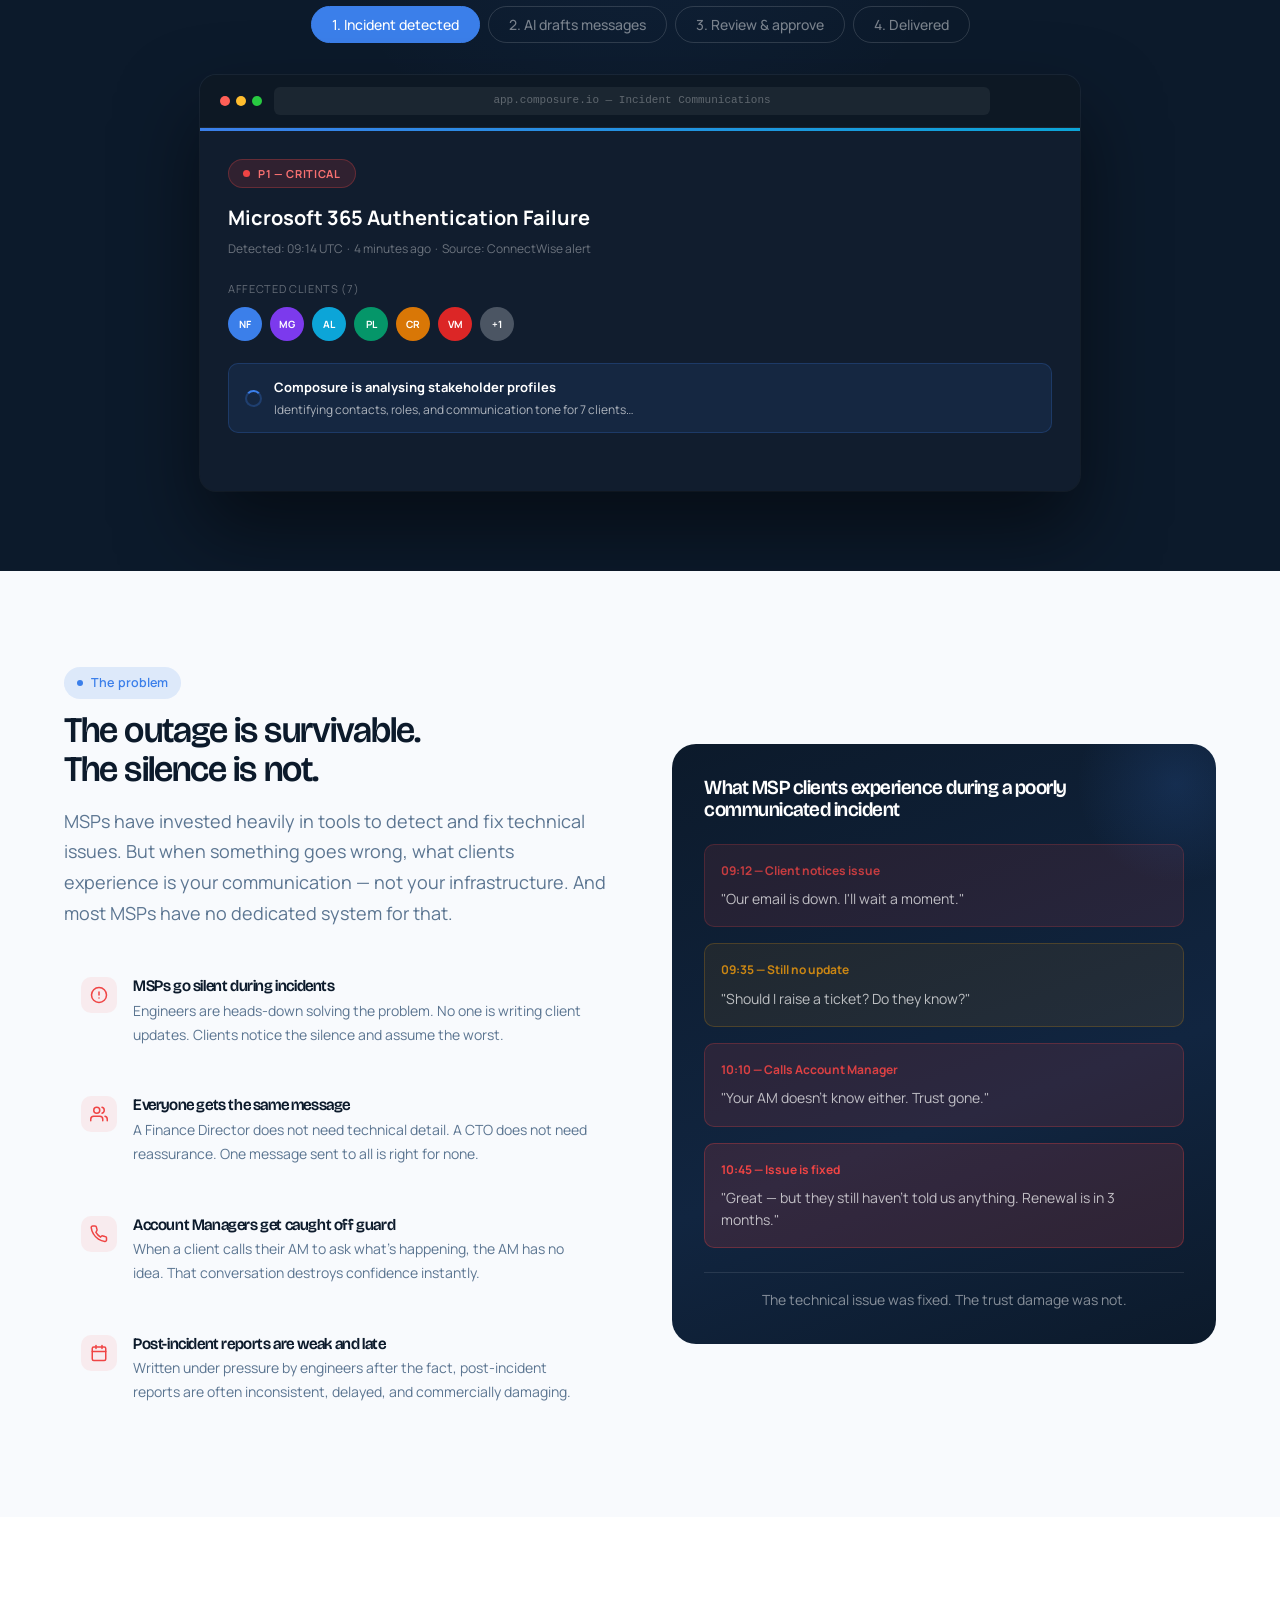
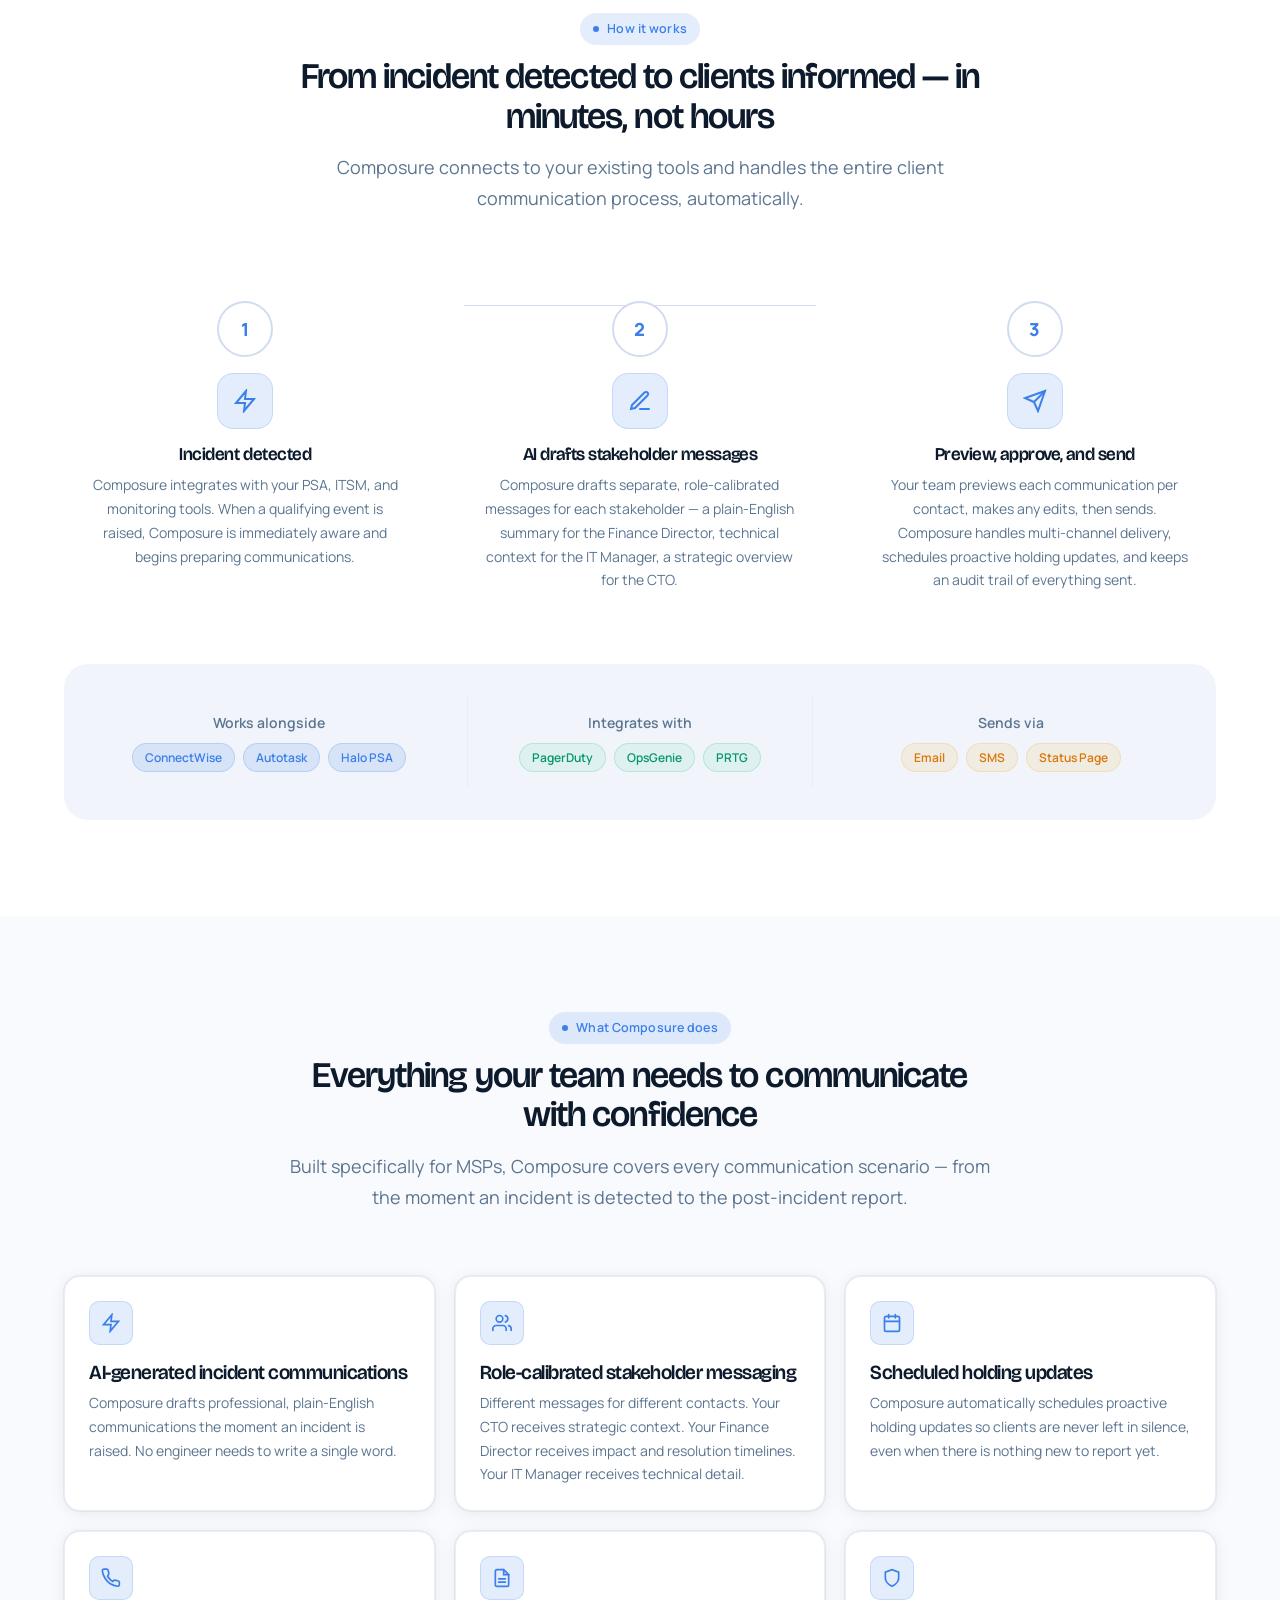
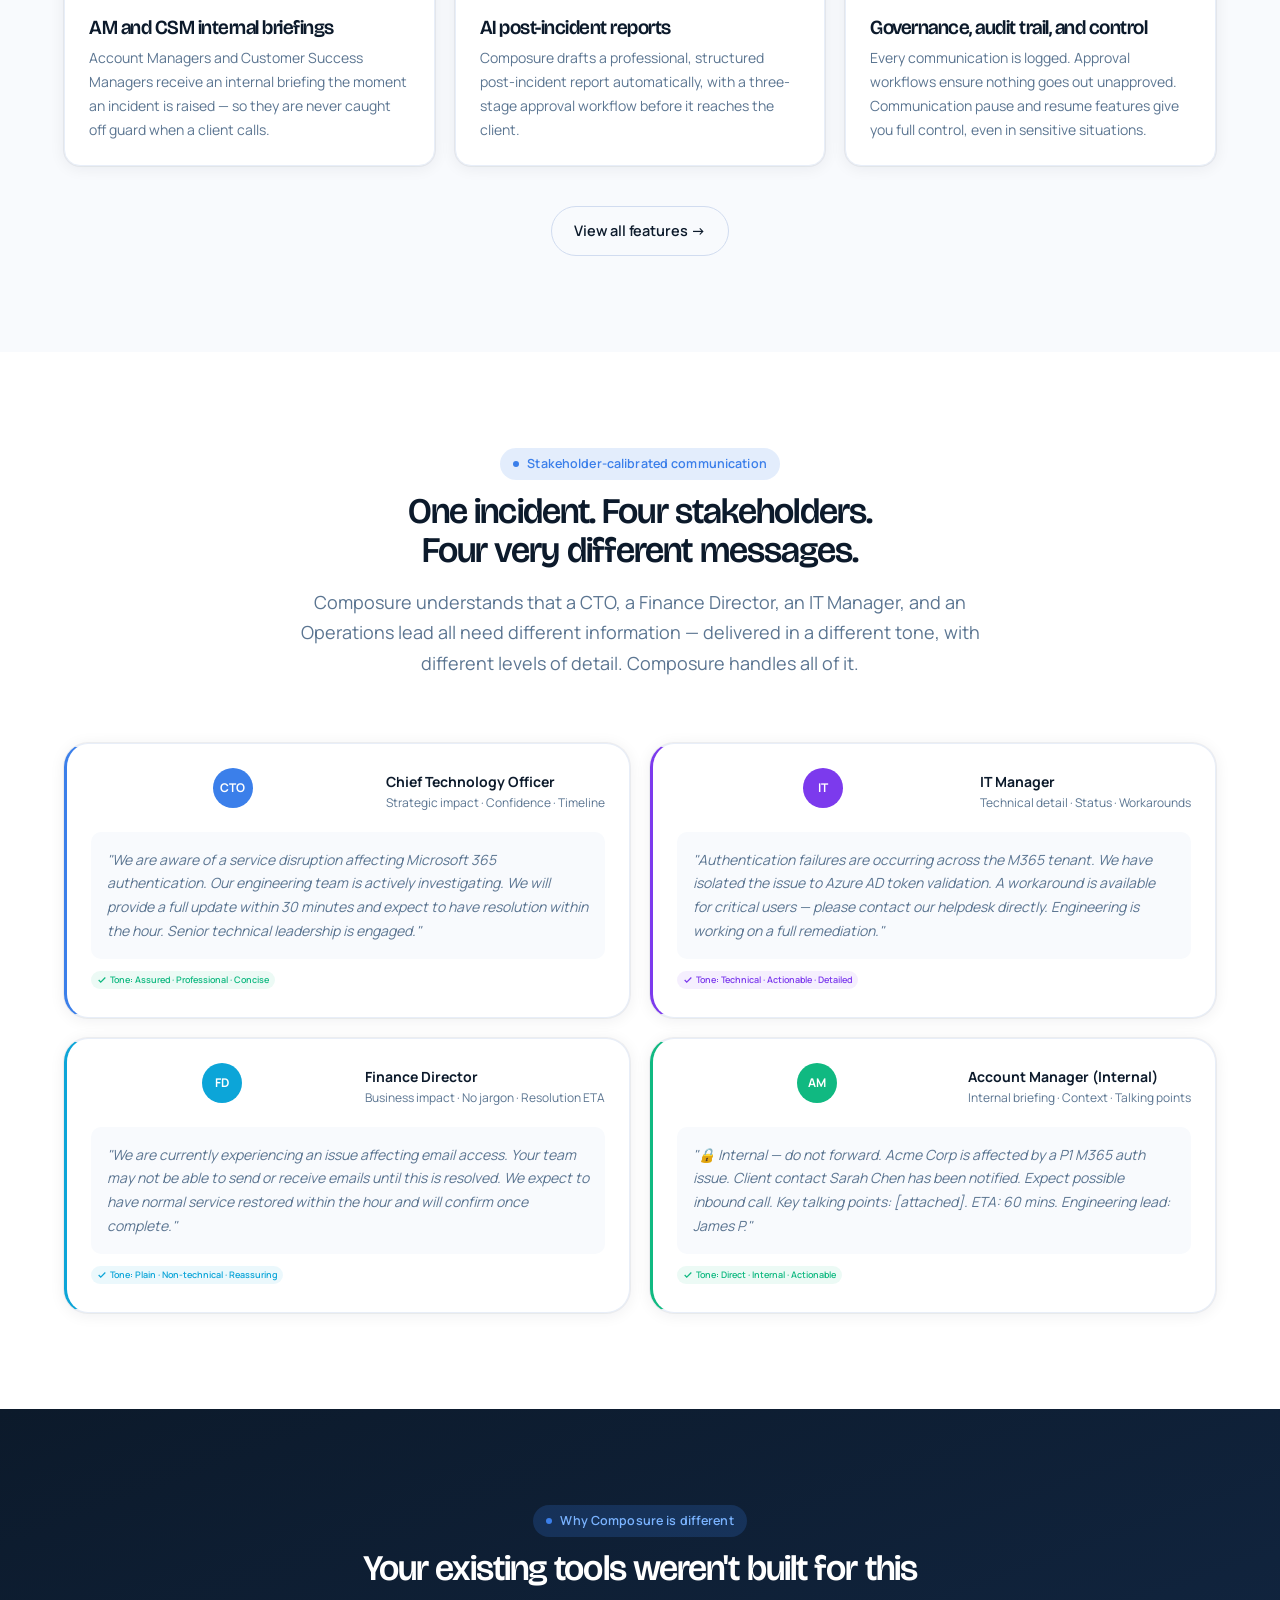
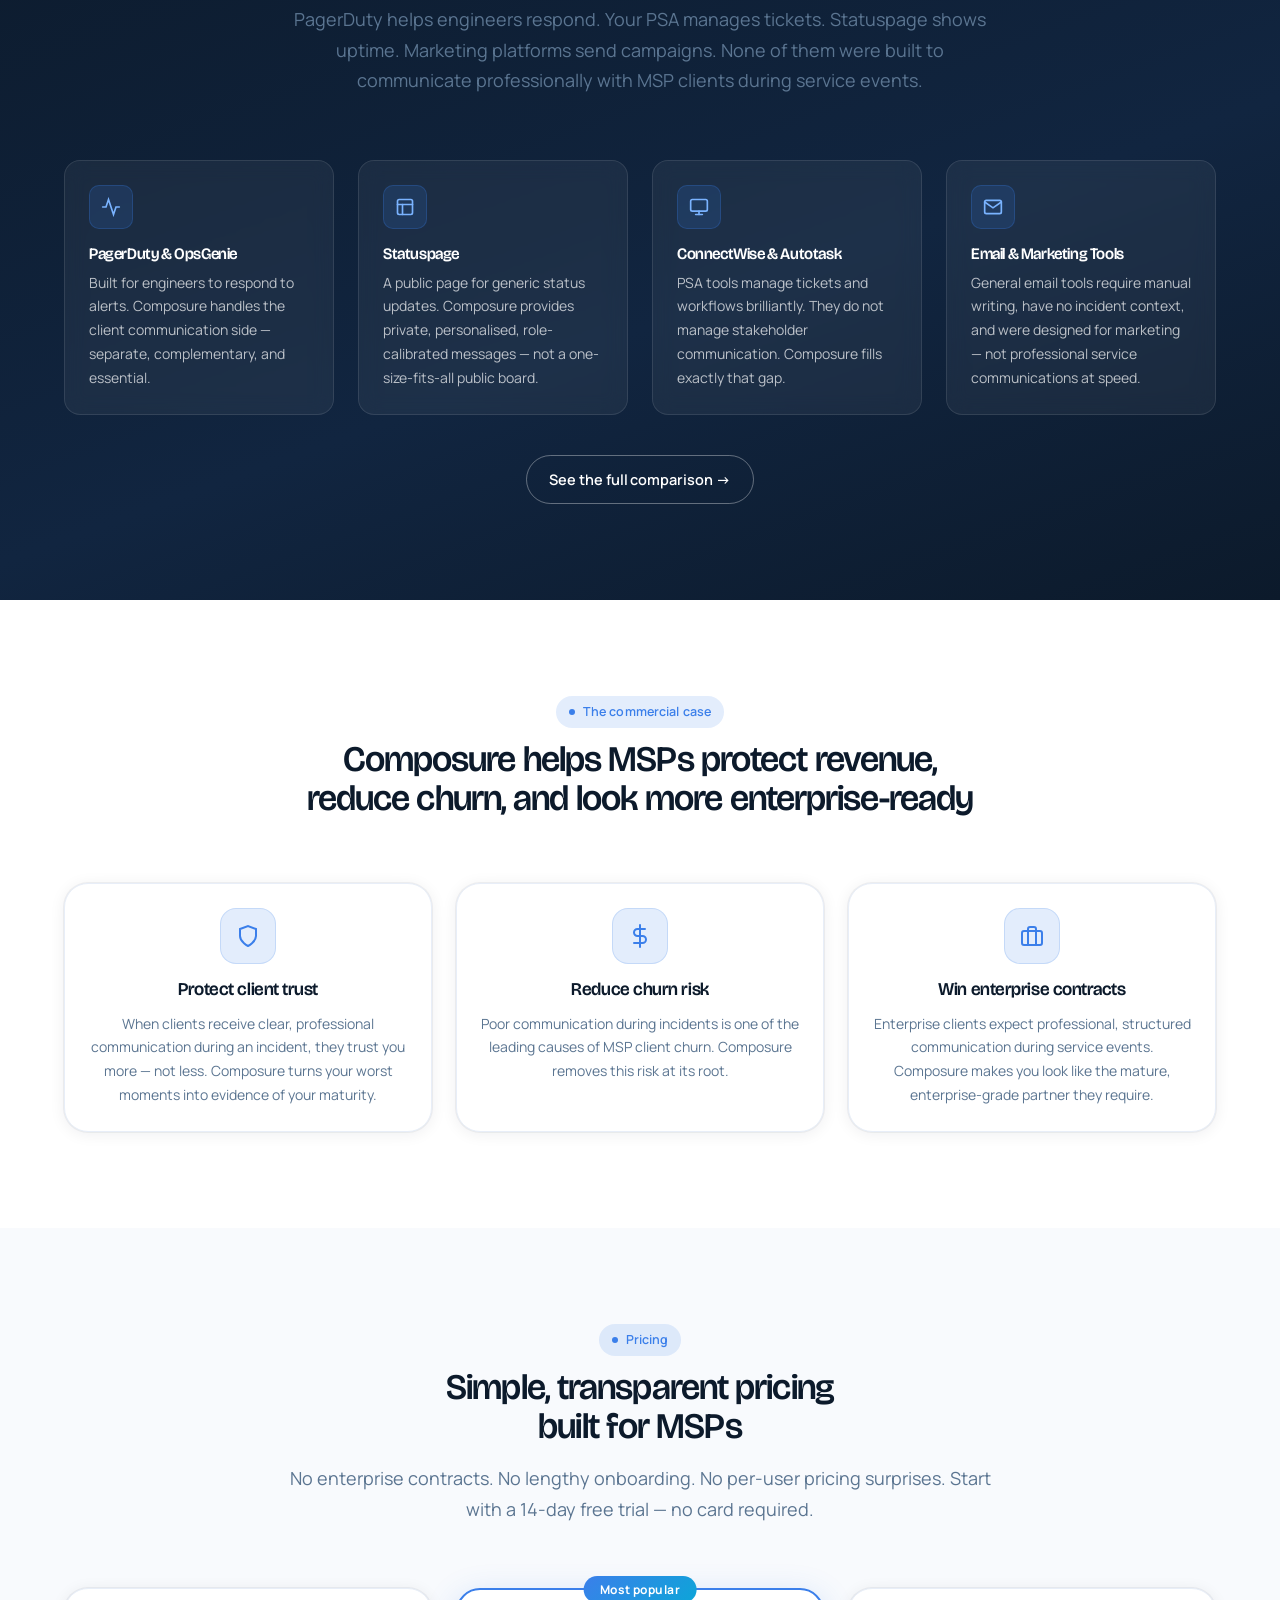
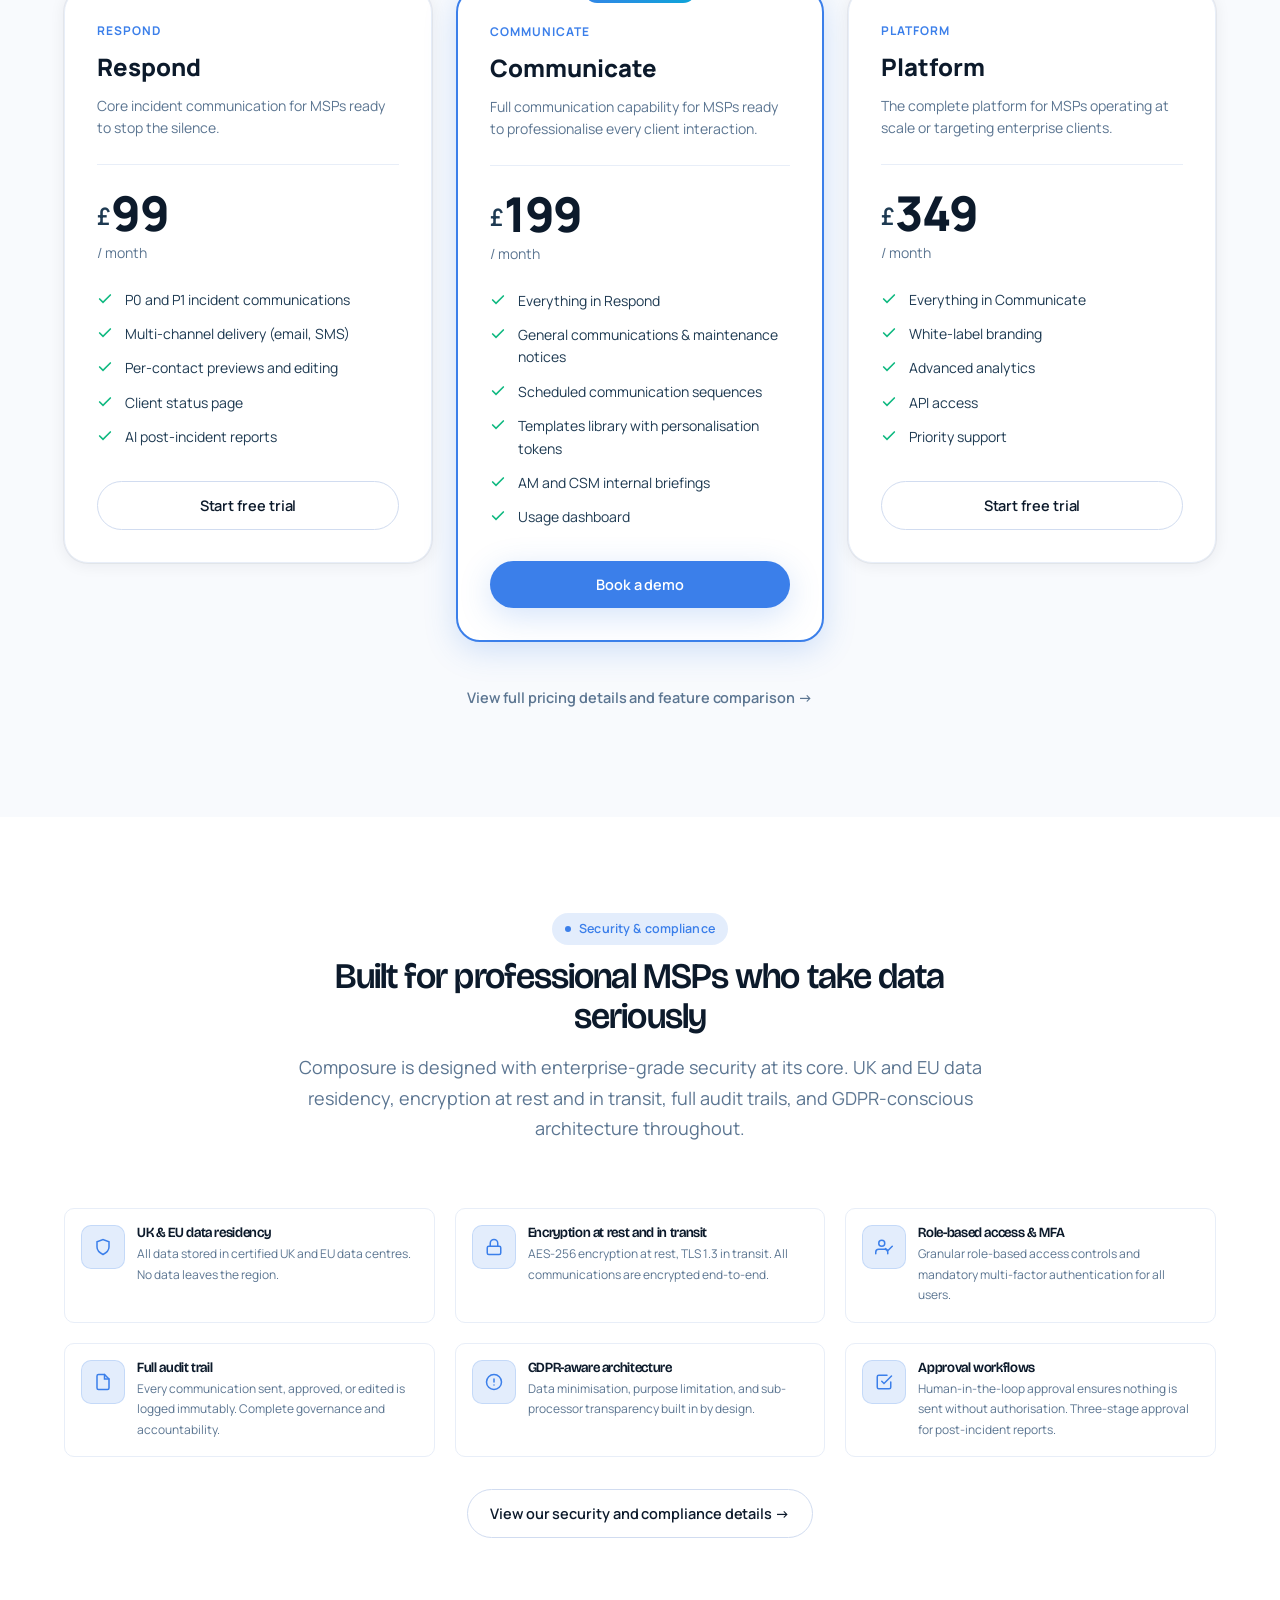
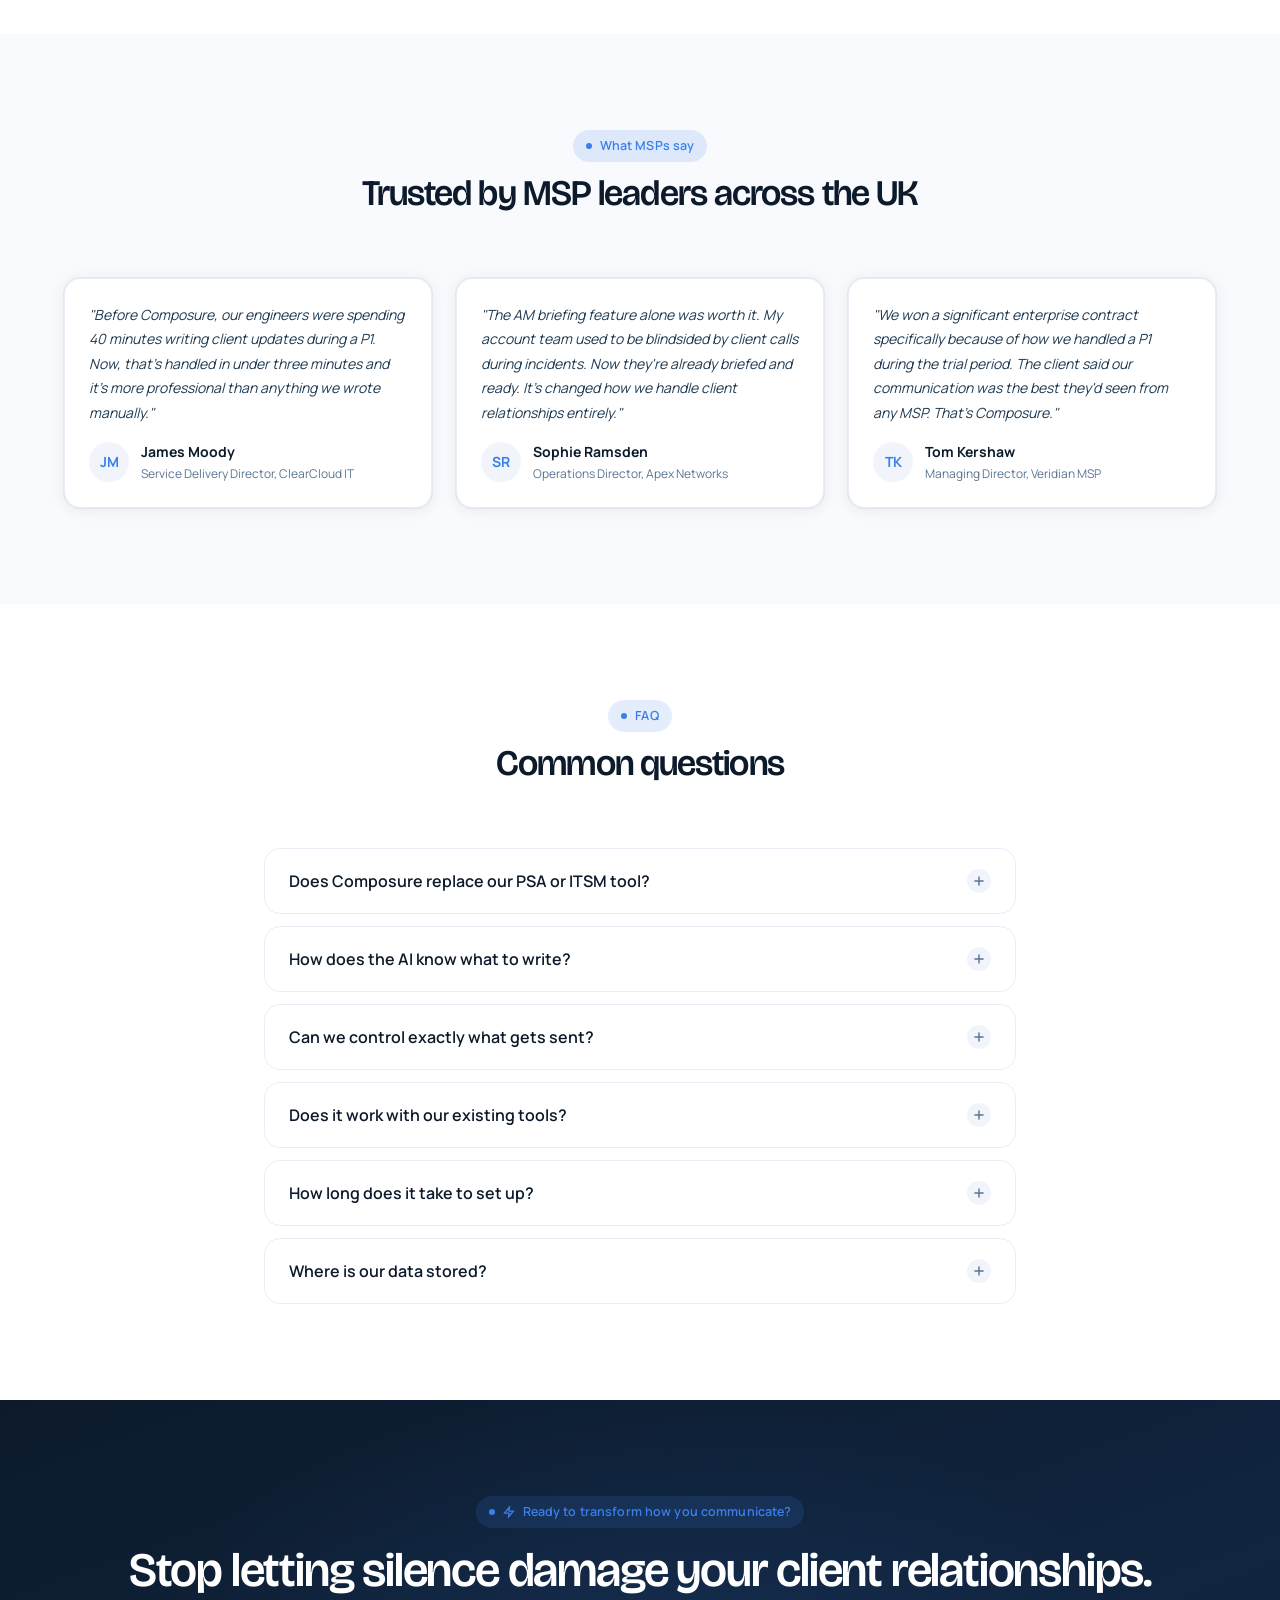
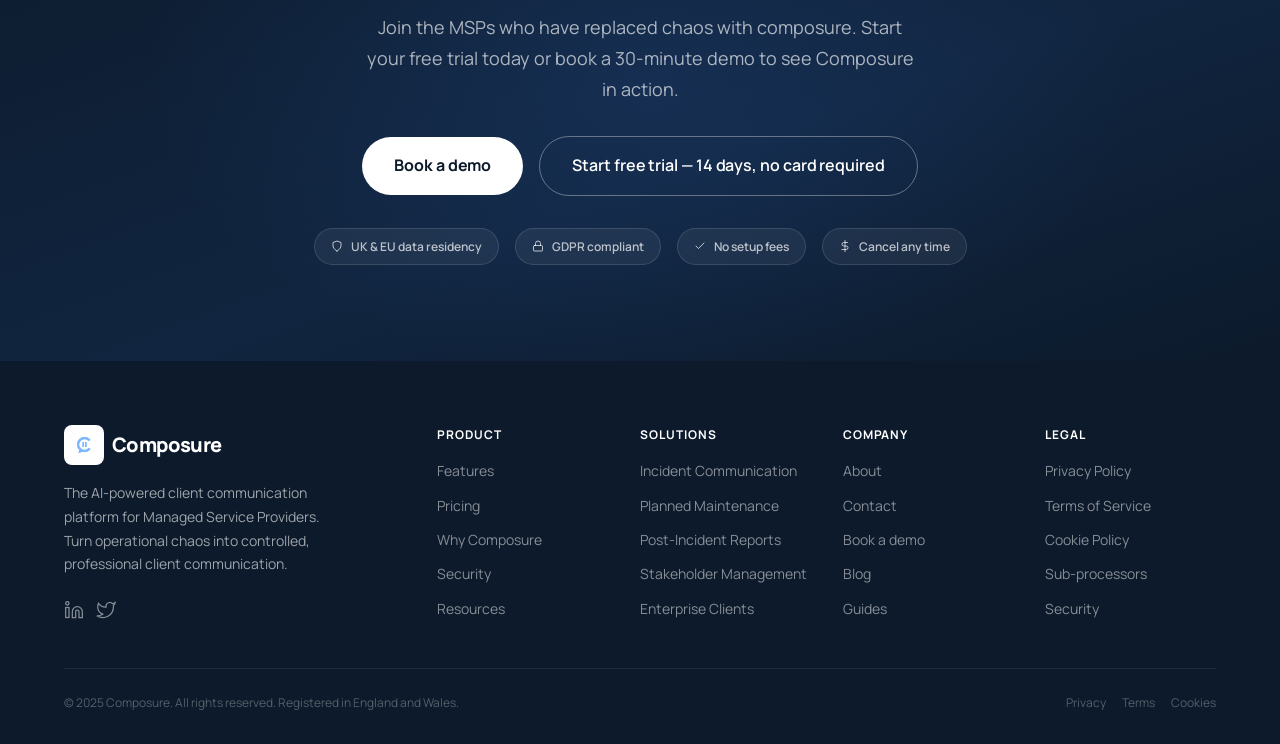
==== commit 43eab7df: "Add dedicated start-trial page with company/team/clients/plan capture New start-trial.html replaces " ====
--- a/index.html
+++ b/index.html
@@ -107,7 +107,7 @@
 
     <div class="nav-actions">
       <a href="contact.html" class="btn btn-ghost btn-sm">Contact</a>
-      <a href="contact.html#trial" class="btn btn-secondary btn-sm">Free trial</a>
+      <a href="start-trial.html" class="btn btn-secondary btn-sm">Free trial</a>
       <a href="contact.html" class="btn btn-primary btn-sm">Book a demo</a>
     </div>
 
@@ -143,7 +143,7 @@
   </div>
   <div class="mobile-nav-actions">
     <a href="contact.html" class="btn btn-primary" style="text-align:center;">Book a demo</a>
-    <a href="contact.html#trial" class="btn btn-secondary" style="text-align:center;">Start free trial</a>
+    <a href="start-trial.html" class="btn btn-secondary" style="text-align:center;">Start free trial</a>
   </div>
 </div>
 
@@ -166,7 +166,7 @@
             Book a demo
             <svg width="16" height="16" viewBox="0 0 24 24" fill="none" stroke="currentColor" stroke-width="2.5" stroke-linecap="round" stroke-linejoin="round"><line x1="5" y1="12" x2="19" y2="12"/><polyline points="12 5 19 12 12 19"/></svg>
           </a>
-          <a href="contact.html#trial" class="btn btn-secondary btn-lg">Start free trial — no card required</a>
+          <a href="start-trial.html" class="btn btn-secondary btn-lg">Start free trial — no card required</a>
         </div>
         <div class="hero-note">
           <svg width="14" height="14" viewBox="0 0 24 24" fill="none" stroke="currentColor" stroke-width="2" stroke-linecap="round"><path d="M12 22s8-4 8-10V5l-8-3-8 3v7c0 6 8 10 8 10z"/></svg>
@@ -834,7 +834,7 @@
           <div class="pricing-feature"><svg width="16" height="16" viewBox="0 0 24 24" fill="none" stroke="currentColor" stroke-width="2.5" stroke-linecap="round"><polyline points="20 6 9 17 4 12"/></svg>Client status page</div>
           <div class="pricing-feature"><svg width="16" height="16" viewBox="0 0 24 24" fill="none" stroke="currentColor" stroke-width="2.5" stroke-linecap="round"><polyline points="20 6 9 17 4 12"/></svg>AI post-incident reports</div>
         </div>
-        <a href="contact.html#trial" class="btn btn-secondary" style="width:100%;text-align:center;">Start free trial</a>
+        <a href="start-trial.html" class="btn btn-secondary" style="width:100%;text-align:center;">Start free trial</a>
       </div>
 
       <div class="pricing-card popular fade-up stagger-2">
@@ -872,7 +872,7 @@
           <div class="pricing-feature"><svg width="16" height="16" viewBox="0 0 24 24" fill="none" stroke="currentColor" stroke-width="2.5" stroke-linecap="round"><polyline points="20 6 9 17 4 12"/></svg>API access</div>
           <div class="pricing-feature"><svg width="16" height="16" viewBox="0 0 24 24" fill="none" stroke="currentColor" stroke-width="2.5" stroke-linecap="round"><polyline points="20 6 9 17 4 12"/></svg>Priority support</div>
         </div>
-        <a href="contact.html#trial" class="btn btn-secondary" style="width:100%;text-align:center;">Start free trial</a>
+        <a href="start-trial.html" class="btn btn-secondary" style="width:100%;text-align:center;">Start free trial</a>
       </div>
     </div>
 
@@ -1083,7 +1083,7 @@
     <p class="fade-up stagger-1">Join the MSPs who have replaced chaos with composure. Start your free trial today or book a 30-minute demo to see Composure in action.</p>
     <div class="cta-banner-actions fade-up stagger-2">
       <a href="contact.html" class="btn btn-white btn-lg">Book a demo</a>
-      <a href="contact.html#trial" class="btn btn-outline-white btn-lg">Start free trial — 14 days, no card required</a>
+      <a href="start-trial.html" class="btn btn-outline-white btn-lg">Start free trial — 14 days, no card required</a>
     </div>
     <div style="margin-top:var(--sp-8);display:flex;align-items:center;justify-content:center;gap:var(--sp-4);flex-wrap:wrap;">
       <div class="security-badge">
--- a/css/styles.css
+++ b/css/styles.css
@@ -3,7 +3,12 @@
    Premium SaaS Marketing Website
    ============================================================ */
 
-@import url('https://fonts.googleapis.com/css2?family=Inter:wght@300;400;500;600;700;800;900&display=swap');
+@import url('https://fonts.googleapis.com/css2?family=Bricolage+Grotesque:opsz,wdth,wght@12..96,75..125,300..800&family=Manrope:wght@400;500;600;700;800&display=swap');
+
+:root {
+  --font-display: 'Bricolage Grotesque', -apple-system, BlinkMacSystemFont, 'Segoe UI', sans-serif;
+  --font-body: 'Manrope', -apple-system, BlinkMacSystemFont, 'Segoe UI', sans-serif;
+}
 
 /* ============================================================
    CSS Custom Properties (Design Tokens)
@@ -117,7 +122,7 @@
 }
 
 body {
-  font-family: 'Inter', -apple-system, BlinkMacSystemFont, 'Segoe UI', sans-serif;
+  font-family: var(--font-body);
   font-size: var(--text-base);
   line-height: 1.6;
   color: var(--text-body);
@@ -142,17 +147,19 @@
    Typography
    ============================================================ */
 h1, h2, h3, h4, h5, h6 {
-  font-weight: 700;
-  line-height: 1.2;
-  letter-spacing: -0.02em;
+  font-family: var(--font-display);
+  font-weight: 600;
+  line-height: 1.1;
+  letter-spacing: -0.025em;
   color: var(--text);
-}
-
-h1 { font-size: clamp(2.25rem, 5vw, var(--text-6xl)); }
-h2 { font-size: clamp(1.75rem, 3.5vw, var(--text-4xl)); }
-h3 { font-size: clamp(1.25rem, 2.5vw, var(--text-2xl)); }
-h4 { font-size: var(--text-xl); }
-h5 { font-size: var(--text-lg); }
+  font-variation-settings: "opsz" 96, "wdth" 100;
+}
+
+h1 { font-size: clamp(2.25rem, 5vw, var(--text-6xl)); font-weight: 550; letter-spacing: -0.03em; }
+h2 { font-size: clamp(1.75rem, 3.5vw, var(--text-4xl)); font-weight: 580; }
+h3 { font-size: clamp(1.25rem, 2.5vw, var(--text-2xl)); font-weight: 600; }
+h4 { font-size: var(--text-xl); font-weight: 600; }
+h5 { font-size: var(--text-lg); font-weight: 600; }
 
 p { line-height: 1.7; }
 
@@ -174,16 +181,23 @@
 .eyebrow-tag {
   display: inline-flex;
   align-items: center;
-  gap: var(--sp-2);
-  padding: var(--sp-1) var(--sp-3);
+  gap: 8px;
+  padding: 6px 13px;
   background: var(--accent-glow);
-  border: 1px solid var(--accent-border, rgba(59, 127, 234, 0.2));
   border-radius: var(--radius-full);
-  font-size: var(--text-xs);
+  font-size: 12.5px;
   font-weight: 600;
-  letter-spacing: 0.06em;
-  text-transform: uppercase;
+  letter-spacing: 0.01em;
+  text-transform: none;
   color: var(--accent);
+}
+.eyebrow-tag::before {
+  content: '';
+  width: 6px;
+  height: 6px;
+  border-radius: 50%;
+  background: var(--accent);
+  flex-shrink: 0;
 }
 
 /* ============================================================
@@ -396,14 +410,14 @@
   align-items: center;
   justify-content: center;
   gap: var(--sp-2);
-  padding: var(--sp-3) var(--sp-6);
-  font-size: var(--text-sm);
+  padding: 12px 22px;
+  font-size: 14.5px;
   font-weight: 600;
-  border-radius: var(--radius);
+  border-radius: var(--radius-full);
   transition: var(--transition);
   cursor: pointer;
   white-space: nowrap;
-  letter-spacing: -0.01em;
+  letter-spacing: -0.005em;
   position: relative;
   overflow: hidden;
 }
@@ -477,7 +491,7 @@
 .btn-lg {
   padding: var(--sp-4) var(--sp-8);
   font-size: var(--text-base);
-  border-radius: var(--radius-lg);
+  border-radius: var(--radius-full);
 }
 
 /* ============================================================
@@ -486,7 +500,7 @@
 .card {
   background: var(--white);
   border: 1px solid var(--border-light);
-  border-radius: var(--radius-lg);
+  border-radius: var(--radius-xl);
   padding: var(--sp-6);
   box-shadow: var(--shadow-card);
   transition: var(--transition-slow);
